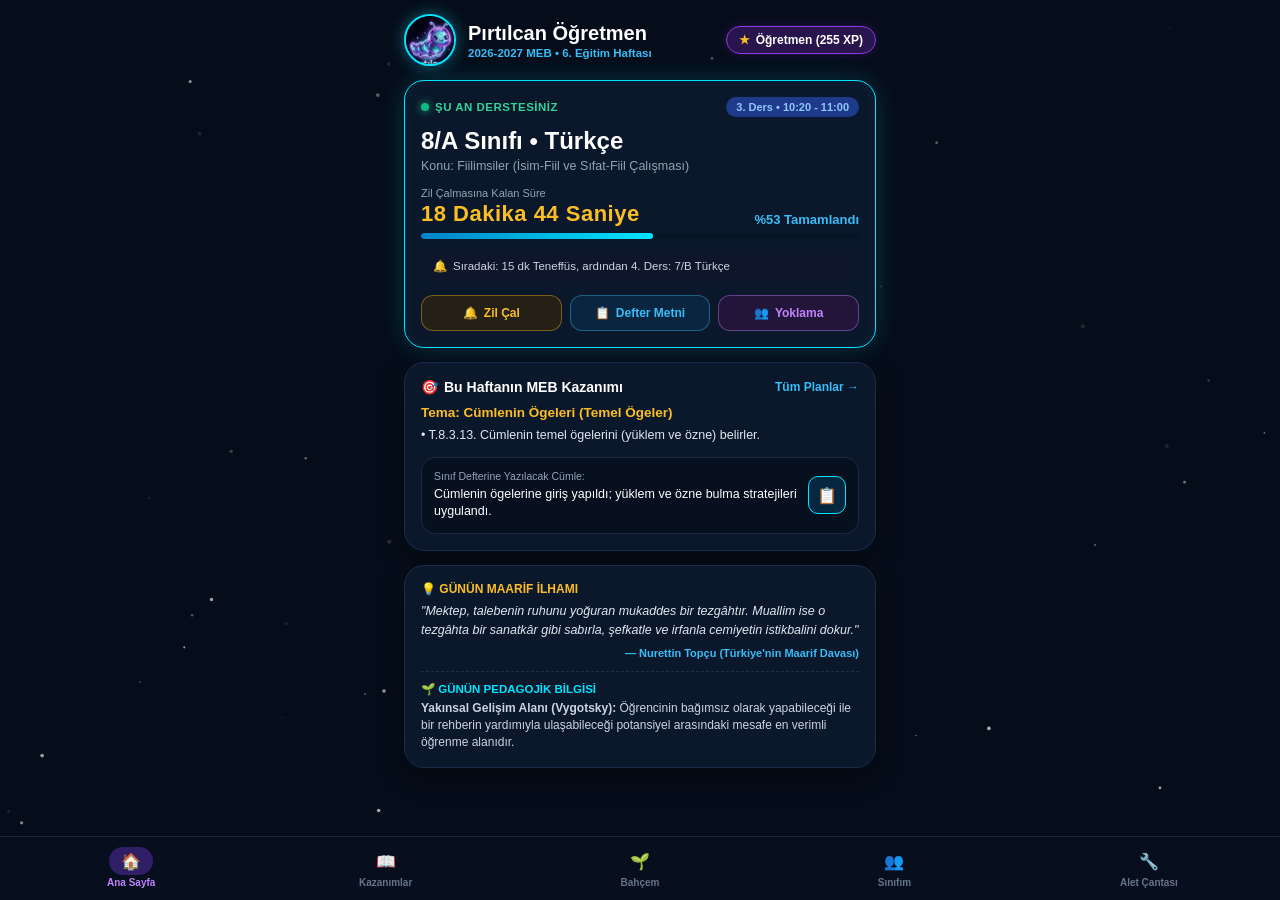
==== index.html @ 802f23e8 "Pırtılcan Öğretmen - En Yeni Format Birebir Sürüm" ====
<!DOCTYPE html>
<html lang="tr">
<head>
  <meta charset="UTF-8">
  <meta name="viewport" content="width=device-width, initial-scale=1.0, maximum-scale=1.0, user-scalable=no">
  <title>Pırtılcan Öğretmen - MEB Maarif Modeli Asistanı</title>
  
  <!-- PWA & Mobile Web Meta Tags -->
  <link rel="manifest" href="./manifest.json">
  <meta name="theme-color" content="#060D1A">
  <meta name="mobile-web-app-capable" content="yes">
  <meta name="apple-mobile-web-app-capable" content="yes">
  <meta name="apple-mobile-web-app-status-bar-style" content="black-translucent">
  <meta name="apple-mobile-web-app-title" content="Pırtılcan">
  <link rel="apple-touch-icon" href="./assets/icons/icon-192.png">
  <link rel="icon" type="image/png" href="./assets/icons/icon-192.png">

  <link rel="stylesheet" href="./styles.css">
</head>
<body>

  <!-- Starry Background Canvas -->
  <canvas id="starryBackgroundCanvas"></canvas>

  <!-- PWA Install Banner -->
  <div id="pwaInstallBanner" class="pwa-install-banner">
    <div style="display:flex; align-items:center; gap:8px;">
      <img src="./assets/pirtilcan_round.png" style="width:32px; height:32px; border-radius:50%;" alt="Pırtılcan">
      <div>
        <div style="font-size:11px; font-weight:700; color:#FFF;">Pırtılcan'ı Telefona / Bilgisayara Yükle</div>
        <div style="font-size:9.5px; color:#38BDF8;">İnternetsiz çalışır, tek tıkla açılır</div>
      </div>
    </div>
    <div style="display:flex; align-items:center; gap:6px;">
      <button id="pwaInstallBtn" style="background:#00E5FF; color:#000; font-size:10px; font-weight:800; border:none; padding:5px 10px; border-radius:6px; cursor:pointer;">
        Yükle
      </button>
      <button onclick="document.getElementById('pwaInstallBanner').classList.remove('show')" style="background:transparent; border:none; color:#94A3B8; font-size:18px; cursor:pointer; line-height:1; padding:0 2px;" title="Kapat">&times;</button>
    </div>
  </div>

  <!-- Main App Frame -->
  <main class="app-container">

    <!-- ====================================================
         TOP HEADER (Exact Match: pirtilcan_kazanim_real.png)
         ==================================================== -->
    <header class="top-header-row">
      <div class="top-header-left">
        <img src="./assets/pirtilcan_round.png" class="top-mascot-img" alt="Pırtılcan" onclick="openModal('modalRefik')">
        <div class="top-title-col">
          <h1 class="app-main-title">Pırtılcan Öğretmen</h1>
          <div class="app-sub-title" id="topHeaderWeekSubtitle">2026-2027 MEB • 6. Eğitim Haftası</div>
        </div>
      </div>

      <div class="top-xp-pill" onclick="switchTab('bahcem')">
        <span class="star-icon">★</span>
        <span id="topHeaderXpText">Öğretmen (255 XP)</span>
      </div>
    </header>

    <!-- ====================================================
         TAB 1: ANA SAYFA (Exact Match: pirtilcan_kazanim_real.png)
         ==================================================== -->
    <section id="panel-ana" class="tab-content-panel active">

      <!-- CARD 1: ŞU AN DERSTESİNİZ (Live Hero Card) -->
      <div class="maarif-card active-lesson-card">
        <div class="lesson-card-top-row">
          <div class="live-lesson-badge">
            <div class="live-green-dot"></div>
            <span>ŞU AN DERSTESİNİZ</span>
          </div>
          <div class="lesson-period-capsule">3. Ders • 10:20 - 11:00</div>
        </div>

        <div class="lesson-title-big">8/A Sınıfı • Türkçe</div>
        <div class="lesson-topic-sub">Konu: Fiilimsiler (İsim-Fiil ve Sıfat-Fiil Çalışması)</div>

        <div class="lesson-timer-row">
          <div>
            <div class="timer-label">Zil Çalmasına Kalan Süre</div>
            <div class="timer-digits-gold" id="homeTickingTimerDigits">18 Dakika 45 Saniye</div>
          </div>
          <div class="timer-percent-cyan" id="homeTimerPercentText">%55 Tamamlandı</div>
        </div>

        <div class="timer-progress-track">
          <div class="timer-progress-bar" id="homeTimerProgressBar"></div>
        </div>

        <div class="next-lesson-alert">
          <span>🔔</span>
          <span>Sıradaki: 15 dk Teneffüs, ardından 4. Ders: 7/B Türkçe</span>
        </div>

        <!-- 3 In-Card Quick Buttons -->
        <div class="lesson-card-buttons-row">
          <button class="card-action-btn btn-zil" onclick="playSchoolBell(); showToast('🔔 Ders Zili Çaldı!');">
            <span>🔔</span>
            <span>Zil Çal</span>
          </button>

          <button class="card-action-btn btn-defter" onclick="copyCurrentDefterPhrase();">
            <span>📋</span>
            <span>Defter Metni</span>
          </button>

          <button class="card-action-btn btn-yoklama" onclick="switchTab('sinifim');">
            <span>👥</span>
            <span>Yoklama</span>
          </button>
        </div>
      </div>

      <!-- CARD 2: BU HAFTANIN MEB KAZANIMI -->
      <div class="maarif-card">
        <div class="kazanim-card-header">
          <div class="kazanim-card-title">
            <span>🎯</span>
            <span>Bu Haftanın MEB Kazanımı</span>
          </div>
          <a class="kazanim-card-link" onclick="switchTab('kazanimlar')">Tüm Planlar →</a>
        </div>

        <div class="kazanim-tema-text">Tema: Cümlenin Ögeleri (Temel Ögeler)</div>
        <div class="kazanim-outcome-bullet">
          • T.8.3.13. Cümlenin temel ögelerini (yüklem ve özne) belirler.
        </div>

        <!-- Sınıf Defterine Yazılacak Cümle Subbox -->
        <div class="defter-subbox">
          <div class="defter-subbox-text-col">
            <div class="defter-subbox-label">Sınıf Defterine Yazılacak Cümle:</div>
            <div class="defter-subbox-phrase" id="currentDefterPhraseText">
              Cümlenin ögelerine giriş yapıldı; yüklem ve özne bulma stratejileri uygulandı.
            </div>
          </div>
          <button class="copy-icon-btn" onclick="copyCurrentDefterPhrase()" title="Defter metnini kopyala">
            📋
          </button>
        </div>
      </div>

      <!-- CARD 3: GÜNÜN MAARİF İLHAMI & PEDAGOJİK BİLGİSİ (PlayStore 08) -->
      <div class="maarif-card">
        <div style="font-size:12px; font-weight:800; color:#FBBF24; margin-bottom:6px;">💡 GÜNÜN MAARİF İLHAMI</div>
        <div style="font-size:12.5px; color:#E2E8F0; line-height:1.5; font-style:italic; margin-bottom:8px;">
          "Mektep, talebenin ruhunu yoğuran mukaddes bir tezgâhtır. Muallim ise o tezgâhta bir sanatkâr gibi sabırla, şefkatle ve irfanla cemiyetin istikbalini dokur."
        </div>
        <div style="font-size:11px; color:#38BDF8; font-weight:700; text-align:right; margin-bottom:12px;">— Nurettin Topçu (Türkiye'nin Maarif Davası)</div>

        <div style="border-top:1px dashed #1E2E4A; padding-top:10px;">
          <div style="font-size:11.5px; font-weight:800; color:#00E5FF; margin-bottom:4px;">🌱 GÜNÜN PEDAGOJİK BİLGİSİ</div>
          <div style="font-size:12px; color:#CBD5E1; line-height:1.4;">
            <strong>Yakınsal Gelişim Alanı (Vygotsky):</strong> Öğrencinin bağımsız olarak yapabileceği ile bir rehberin yardımıyla ulaşabileceği potansiyel arasındaki mesafe en verimli öğrenme alanıdır.
          </div>
        </div>
      </div>

    </section>

    <!-- ====================================================
         TAB 2: KAZANIMLAR (Müfredat & Yıllık Planlar - PlayStore 01)
         ==================================================== -->
    <section id="panel-kazanimlar" class="tab-content-panel">
      <div style="display:flex; justify-content:space-between; align-items:center; margin-bottom:10px;">
        <div>
          <div style="font-size:16px; font-weight:800; color:#FFF;">📖 Pırtılcan • Maarif Ders Planları</div>
          <div style="font-size:11px; color:#38BDF8;">2026-2027 Eğitim Öğretim Yılı • MEB Yıllık Çerçeve Planı</div>
        </div>
      </div>

      <!-- Grade Chips -->
      <div class="grade-chips-row">
        <button class="grade-chip active" onclick="PirtilState.activeGradeId='grade_8'; renderKazanimlarView(); document.querySelectorAll('.grade-chip').forEach(c=>c.classList.remove('active')); this.classList.add('active');">8. Sınıf Türkçe</button>
        <button class="grade-chip" onclick="PirtilState.activeGradeId='grade_7'; renderKazanimlarView(); document.querySelectorAll('.grade-chip').forEach(c=>c.classList.remove('active')); this.classList.add('active');">7. Sınıf Matematik</button>
        <button class="grade-chip" onclick="PirtilState.activeGradeId='grade_6'; renderKazanimlarView(); document.querySelectorAll('.grade-chip').forEach(c=>c.classList.remove('active')); this.classList.add('active');">6. Sınıf Fen</button>
        <button class="grade-chip" onclick="PirtilState.activeGradeId='grade_5'; renderKazanimlarView(); document.querySelectorAll('.grade-chip').forEach(c=>c.classList.remove('active')); this.classList.add('active');">5. Sınıf Sosyal</button>
      </div>

      <!-- Search Input -->
      <div style="margin-bottom:12px;">
        <input type="text" id="kazanimSearchInput" placeholder="Kazanım kodu (örn. T.8.3.14), konu veya tema ara..." style="width:100%; padding:10px 14px; background:#0B172B; border:1px solid #1E2E4A; border-radius:12px; color:#FFF; font-size:12px; outline:none;">
      </div>

      <!-- Plans Container -->
      <div id="plansListContainer"></div>
    </section>

    <!-- ====================================================
         TAB 3: BAHÇEM (XP, Vazifeler & Rozetler - pirtilcan_screen_real.png)
         ==================================================== -->
    <section id="panel-bahcem" class="tab-content-panel">
      <!-- Daily Tasks -->
      <div class="daily-tasks-header">🌿 Bugünkü Maarif Vazifeleri</div>

      <div class="task-item-card completed" onclick="toggleTask(this, 10)">
        <div class="task-left">
          <div class="task-checkbox-circle">✓</div>
          <span>Bugünkü dersin yoklamasını tamamla</span>
        </div>
        <div class="task-xp-badge">+10 XP</div>
      </div>

      <div class="task-item-card completed" onclick="toggleTask(this, 5)">
        <div class="task-left">
          <div class="task-checkbox-circle">✓</div>
          <span>Derste en az 1 öğrenciye sözlü puanı ver</span>
        </div>
        <div class="task-xp-badge">+5 XP</div>
      </div>

      <div class="task-item-card completed" onclick="toggleTask(this, 10)">
        <div class="task-left">
          <div class="task-checkbox-circle">✓</div>
          <span>Günün Maarif Pedagoji kartını oku</span>
        </div>
        <div class="task-xp-badge">+10 XP</div>
      </div>

      <!-- 6 Achievements Badges Grid -->
      <div class="badges-section-title">
        <span>🏆</span>
        <span>Başarı Rozetleri</span>
      </div>

      <div class="badges-grid">
        <div class="badge-card unlocked">
          <div class="badge-star-icon">⭐</div>
          <div class="badge-name">İlk Adım</div>
          <div class="badge-desc">İlk haftanın planını tamamla</div>
        </div>

        <div class="badge-card unlocked">
          <div class="badge-star-icon">⭐</div>
          <div class="badge-name">Kazanım Avcısı</div>
          <div class="badge-desc">25 MEB kazanımı işle</div>
        </div>

        <div class="badge-card unlocked">
          <div class="badge-star-icon">⭐</div>
          <div class="badge-name">Zaman Ustası</div>
          <div class="badge-desc">Ders zil sayacını düzenli kullan</div>
        </div>

        <div class="badge-card unlocked">
          <div class="badge-star-icon">⭐</div>
          <div class="badge-name">Nöbetin Efendisi</div>
          <div class="badge-desc">Nöbet takvimini belirle</div>
        </div>

        <div class="badge-card locked">
          <div class="badge-star-icon">🔒</div>
          <div class="badge-name" style="color:#94A3B8;">Pedagoji Üstadı</div>
          <div class="badge-desc">Tüm Maarif kartlarını oku</div>
        </div>

        <div class="badge-card locked">
          <div class="badge-star-icon">🔒</div>
          <div class="badge-name" style="color:#94A3B8;">Maarif Çınarı</div>
          <div class="badge-desc">1000 XP seviyesine ulaş</div>
        </div>
      </div>

      <!-- Dynamic Tree Canvas -->
      <div class="garden-canvas-box">
        <div style="display:flex; justify-content:space-between; align-items:center; margin-bottom:8px;">
          <span style="font-size:13px; font-weight:800; color:#10B981;">🌱 Pırtılcan Maarif Çınarı</span>
          <span style="font-size:11px; color:#38BDF8;" id="gardenTreeLevelText">Seviye: Muallim Fidanı</span>
        </div>
        <canvas id="gardenTreeCanvas" class="garden-tree-canvas"></canvas>
      </div>
    </section>

    <!-- ====================================================
         TAB 4: SINIFIM (pirtilcan_home_real.png & PlayStore 05)
         ==================================================== -->
    <section id="panel-sinifim" class="tab-content-panel">

      <!-- Bütün Başarımlar Banner -->
      <div class="achievements-banner-btn" onclick="switchTab('bahcem')">
        <div class="banner-left">
          <div class="banner-trophy-icon">🏆</div>
          <div>
            <div class="banner-title">Bütün Başarımlar</div>
            <div class="banner-sub">Öğretmenlik vazifeleri, nişaneler ve ödüller</div>
          </div>
        </div>
        <div style="color:#FBBF24; font-size:16px;">&rsaquo;</div>
      </div>

      <!-- Subtabs: Yoklama, Defter, Ders Sesi -->
      <div class="sinif-subtabs-row">
        <button id="btn-sinif-sub-yoklama" class="sinif-subtab-btn active" onclick="switchSinifSubtab('yoklama')">
          <span>👥</span><span>Yoklama</span>
        </button>
        <button id="btn-sinif-sub-defter" class="sinif-subtab-btn" onclick="switchSinifSubtab('defter')">
          <span>📖</span><span>Defter</span>
        </button>
        <button id="btn-sinif-sub-ses" class="sinif-subtab-btn" onclick="switchSinifSubtab('ses')">
          <span>🎧</span><span>Ders Sesi</span>
        </button>
      </div>

      <!-- Subpanel 1: Yoklama & Aylık Katılım Haritası -->
      <div id="subpanel-sinif-yoklama">
        <!-- Aylık Katılım Haritası -->
        <div class="month-calendar-matrix-card">
          <div class="month-matrix-header">
            <div>
              <div class="month-matrix-title">Aylık Ders & Katılım Haritası</div>
              <div class="month-matrix-sub">Ekim 2026 • 2026-2027 Maarif Karnesi</div>
            </div>
            <div style="font-size:24px;">🏫</div>
          </div>

          <div class="calendar-days-row">
            <span>Pzt</span><span>Sal</span><span>Çar</span><span>Per</span><span>Cum</span><span>Cmt</span><span>Paz</span>
          </div>

          <div class="calendar-cells-grid" id="calendarMatrixGrid"></div>

          <div style="font-size:10px; color:#94A3B8; margin-bottom:10px; display:flex; gap:10px; flex-wrap:wrap;">
            <span>🟢 1-2 Saat</span>
            <span>🔵 3-4 Saat</span>
            <span>🟣 5-6 Saat</span>
            <span>🟠 7+ Saat</span>
          </div>

          <button class="btn-share-matrix" onclick="showToast('📥 Sınıf Haritası Görüntüsü Hazırlandı!'); playDingSound();">
            <span>📥</span>
            <span>Sınıf Haritasını Resim Olarak Paylaş</span>
          </button>
        </div>

        <!-- Adil Kura Çarkı Button -->
        <div style="margin-bottom:12px;">
          <button style="width:100%; background:linear-gradient(90deg, #F59E0B, #E11D48); color:#FFF; border:none; padding:12px; border-radius:14px; font-size:13px; font-weight:800; cursor:pointer; display:flex; align-items:center; justify-content:center; gap:8px;" onclick="openModal('modalKura')">
            <span>🎡</span>
            <span>Çark-ı Maarif (Adil Kura Çarkı)</span>
          </button>
        </div>

        <!-- Student Attendance List -->
        <div id="studentsListContainer"></div>
      </div>

      <!-- Subpanel 2: Defter Metni -->
      <div id="subpanel-sinif-defter" style="display:none;">
        <div class="maarif-card">
          <div style="font-size:13px; font-weight:800; color:#38BDF8; margin-bottom:6px;">RESMİ SINIF DEFTERİ METNİ:</div>
          <div id="defterMetniFullContent" style="font-size:13px; color:#FFF; line-height:1.5; background:#07101E; padding:12px; border-radius:12px; border:1px dashed #00E5FF; margin-bottom:10px;">
            Metindeki fiilimsileri bularak türlerini ve cümledeki işlevlerini inceler. Sıfat-fiil ve isim-fiil ekleri karşılaştırmalı olarak kavratılır.
          </div>
          <button class="btn-print-plan" onclick="copyToClipboard(document.getElementById('defterMetniFullContent').innerText, 'Sınıf defteri metni kopyalandı!')">
            📋 Defter Metnini Kopyala
          </button>
        </div>
      </div>

      <!-- Subpanel 3: Ders Sesi -->
      <div id="subpanel-sinif-ses" style="display:none;">
        <div class="maarif-card" style="text-align:center;">
          <div style="font-size:15px; font-weight:800; color:#38BDF8; margin-bottom:6px;">Sınıf Desibel & Sessizlik Ölçer</div>
          <div style="font-size:38px; margin:10px 0;">🎙️</div>
          <div style="font-size:13px; color:#CBD5E1; margin-bottom:14px;">Ortam Gürültüsü: <strong style="color:#10B981;">34 dB (Sessiz ve Odaklanmış)</strong></div>
          
          <div style="display:flex; justify-content:center; gap:10px;">
            <button class="card-action-btn btn-zil" style="padding:10px 16px;" onclick="playSchoolBell(); showToast('🔔 Ders Zili Çaldı!');">
              🔔 Okul Zili Çal
            </button>
            <button class="card-action-btn btn-defter" style="padding:10px 16px;" onclick="playDingSound(); showToast('✨ Dikkat Sesi Çaldı!');">
              ✨ Dikkat / Ding
            </button>
          </div>
        </div>
      </div>

    </section>

    <!-- ====================================================
         TAB 5: ALET ÇANTASI (PlayStore 02, 04, 06)
         ==================================================== -->
    <section id="panel-aletcantasi" class="tab-content-panel">

      <!-- Toolbox Subtabs -->
      <div class="toolbox-subtabs-row">
        <button class="toolbox-subtab active" onclick="switchToolboxPane(0)">🧰 Portallar</button>
        <button class="toolbox-subtab" onclick="switchToolboxPane(1)">📄 Evrak Sihirbazı</button>
        <button class="toolbox-subtab" onclick="switchToolboxPane(2)">⏱️ Zaman & Nöbet</button>
        <button class="toolbox-subtab" onclick="switchToolboxPane(3)">💰 Ek Ders</button>
      </div>

      <!-- Pane 0: Portallar (PlayStore 04) -->
      <div id="toolbox-pane-portallar" class="toolbox-pane">
        <div style="font-size:13px; font-weight:800; color:#FFF; margin-bottom:10px;">100+ Resmî Eğitim Portalı & Ders Siteleri</div>
        <div class="portals-grid">
          <a href="https://www.eba.gov.tr" target="_blank" class="portal-card">
            <div class="portal-category">🏛️ MEB & Maarif</div>
            <div class="portal-sites">EBA, ÖGM, e-Okul, MEBBİS</div>
            <div class="portal-action-link">Dahili Tarayıcıda Aç &rarr;</div>
          </a>

          <a href="https://canva.com" target="_blank" class="portal-card">
            <div class="portal-category">🎨 Üretkenlik & Araçlar</div>
            <div class="portal-sites">Canva, Padlet, Kahoot, Quizizz</div>
            <div class="portal-action-link">Dahili Tarayıcıda Aç &rarr;</div>
          </a>

          <a href="https://phet.colorado.edu" target="_blank" class="portal-card">
            <div class="portal-category">🔬 Bilim & Deney</div>
            <div class="portal-sites">PhET Simülasyon, TÜBİTAK, NASA</div>
            <div class="portal-action-link">Dahili Tarayıcıda Aç &rarr;</div>
          </a>

          <a href="https://www.geogebra.org" target="_blank" class="portal-card">
            <div class="portal-category">📐 Matematik & Geometri</div>
            <div class="portal-sites">GeoGebra, Desmos, Mathigon</div>
            <div class="portal-action-link">Dahili Tarayıcıda Aç &rarr;</div>
          </a>

          <a href="https://scratch.mit.edu" target="_blank" class="portal-card">
            <div class="portal-category">💻 Kodlama & Bilişim</div>
            <div class="portal-sites">Scratch, Code.org, Tinkercad</div>
            <div class="portal-action-link">Dahili Tarayıcıda Aç &rarr;</div>
          </a>

          <a href="https://teachablemachine.withgoogle.com" target="_blank" class="portal-card">
            <div class="portal-category">🤖 Yapay Zekâ Eğitimi</div>
            <div class="portal-sites">TÜBİTAK AI, Teachable Machine</div>
            <div class="portal-action-link">Dahili Tarayıcıda Aç &rarr;</div>
          </a>
        </div>
      </div>

      <!-- Pane 1: Evrak Sihirbazı (PlayStore 02) -->
      <div id="toolbox-pane-evrak" class="toolbox-pane" style="display:none;">
        <div class="maarif-card">
          <div style="font-size:14px; font-weight:800; color:#FBBF24; margin-bottom:4px;">📄 21 Resmî Belge Sihirbazı</div>
          <div style="font-size:11px; color:#94A3B8; margin-bottom:10px;">İki Yana Yasla, 1.25 cm Girinti ve Zümre Tutanakları</div>
          
          <div style="background:#07101E; padding:12px; border-radius:12px; border:1px solid #1E293B; margin-bottom:12px; font-family:'Times New Roman', serif; font-size:12px; color:#FFF; line-height:1.4;">
            <div style="text-align:center; font-weight:bold; margin-bottom:6px;">
              T.C. MİLLÎ EĞİTİM BAKANLIĞI<br>CUMHURİYET ORTAOKULU MÜDÜRLÜĞÜ<br>2026-2027 Sene Başı Zümre Tutanağı
            </div>
            <p style="text-indent:1.25cm;">2026-2027 Eğitim Öğretim Yılı sene başı zümre toplantısı Türkiye Yüzyılı Maarif Modeli esasları doğrultusunda okul zümre odasında gerçekleştirilmiştir.</p>
          </div>

          <div style="display:grid; grid-template-columns:1fr 1fr; gap:8px;">
            <button class="btn-print-plan" style="background:#0284C7; color:#FFF;" onclick="downloadDocTemplate()">
              💾 Word (.doc) İndir
            </button>
            <button class="btn-print-plan" style="background:#DC2626; color:#FFF;" onclick="window.print()">
              🖨️ PDF / Yazdır
            </button>
          </div>
        </div>
      </div>

      <!-- Pane 2: Zaman & Nöbet (PlayStore 06) -->
      <div id="toolbox-pane-zaman" class="toolbox-pane" style="display:none;">
        <div class="maarif-card">
          <div style="font-size:14px; font-weight:800; color:#00E5FF; margin-bottom:4px;">⏱️ Zaman-ı Maarif & Nöbet Asistanı</div>
          <div style="font-size:11px; color:#94A3B8;">40 Dk Ders & 10 Dk Teneffüs Sayacı</div>

          <div class="circular-timer-container">
            <div class="circular-timer-circle">
              <div class="circular-time-text" id="circularTimerDisplay">26:40</div>
              <div class="circular-time-sub">3. Ders • 8/A Sınıfı</div>
            </div>
          </div>

          <div style="background:#07101E; border:1px solid #1E293B; border-radius:12px; padding:10px; margin-bottom:10px;">
            <div style="font-size:12px; font-weight:700; color:#FBBF24;">🛡️ Nöbetçi Öğretmen Görev Kartı</div>
            <div style="font-size:11px; color:#E2E8F0; margin-top:2px;">Bugünkü Nöbet Yeri: <strong>2. Kat Koridor & Merdivenler</strong></div>
          </div>

          <div style="background:#07101E; border:1px solid #1E293B; border-radius:12px; padding:10px;">
            <div style="font-size:12px; font-weight:700; color:#38BDF8;">🚩 Bayrak Töreni & İstiklal Marşı Rehberi</div>
            <div style="font-size:10.5px; color:#94A3B8; margin-top:2px;">Pazartesi açılış & Cuma kapanış tören talimatları, komutlar ve resmî bayrak protokolü.</div>
          </div>
        </div>
      </div>

      <!-- Pane 3: Ek Ders Hesaplayıcı -->
      <div id="toolbox-pane-ekders" class="toolbox-pane" style="display:none;">
        <div class="maarif-card">
          <div style="font-size:14px; font-weight:800; color:#10B981; margin-bottom:8px;">💰 MEB Ek Ders Ücret Hesaplayıcı</div>
          
          <div style="display:grid; grid-template-columns:1fr 1fr; gap:8px; margin-bottom:10px;">
            <div>
              <label style="font-size:10.5px; color:#94A3B8;">Gündüz Saati:</label>
              <input type="number" id="ekDersRegular" value="18" style="width:100%; padding:8px; background:#07101E; border:1px solid #1E293B; border-radius:8px; color:#FFF;" oninput="calculateEkDers()">
            </div>
            <div>
              <label style="font-size:10.5px; color:#94A3B8;">Gece / Hafta Sonu:</label>
              <input type="number" id="ekDersNight" value="0" style="width:100%; padding:8px; background:#07101E; border:1px solid #1E293B; border-radius:8px; color:#FFF;" oninput="calculateEkDers()">
            </div>
          </div>

          <div style="display:flex; flex-direction:column; gap:6px; font-size:11.5px; margin-bottom:12px;">
            <label style="cursor:pointer;"><input type="checkbox" id="ekDersDuty" onchange="calculateEkDers()"> Nöbet Görevi (+3 Saat)</label>
            <label style="cursor:pointer;"><input type="checkbox" id="ekDersClub" onchange="calculateEkDers()"> Kulüp / Rehberlik (+2 Saat)</label>
            <label style="cursor:pointer;"><input type="checkbox" id="ekDersDyk" onchange="calculateEkDers()"> Destekleme Yetiştirme Kursu (DYK - 2 Kat)</label>
            <label style="cursor:pointer;"><input type="checkbox" id="ekDersSpecial" onchange="calculateEkDers()"> Özel Eğitim / Rehberlik (%25 Artırımlı)</label>
          </div>

          <div style="background:#07101E; padding:12px; border-radius:12px; text-align:center;">
            <div style="font-size:11px; color:#94A3B8;">Aylık Toplam Ek Ders:</div>
            <div id="ekDersTotalMoney" style="font-size:26px; font-weight:800; color:#10B981; margin:4px 0;">₺ 10.999</div>
            <div style="display:flex; justify-content:space-around; font-size:10.5px; color:#38BDF8;">
              <span id="ekDersWeeklyHours">18.0 Saat / Hafta</span>
              <span id="ekDersMonthlyHours">75.6 Saat / Ay</span>
            </div>
          </div>
        </div>
      </div>

    </section>

  </main>

  <!-- ====================================================
       BOTTOM NAVIGATION BAR (Exact Match: 5 Dark Tabs)
       ==================================================== -->
  <nav class="bottom-nav-bar">
    <button id="nav-btn-ana" class="nav-item-btn active" onclick="switchTab('ana')">
      <div class="nav-icon-container">🏠</div>
      <span>Ana Sayfa</span>
    </button>

    <button id="nav-btn-kazanimlar" class="nav-item-btn" onclick="switchTab('kazanimlar')">
      <div class="nav-icon-container">📖</div>
      <span>Kazanımlar</span>
    </button>

    <button id="nav-btn-bahcem" class="nav-item-btn" onclick="switchTab('bahcem')">
      <div class="nav-icon-container">🌱</div>
      <span>Bahçem</span>
    </button>

    <button id="nav-btn-sinifim" class="nav-item-btn" onclick="switchTab('sinifim')">
      <div class="nav-icon-container">👥</div>
      <span>Sınıfım</span>
    </button>

    <button id="nav-btn-aletcantasi" class="nav-item-btn" onclick="switchTab('aletcantasi')">
      <div class="nav-icon-container">🔧</div>
      <span>Alet Çantası</span>
    </button>
  </nav>

  <!-- ====================================================
       MODALS
       ==================================================== -->

  <!-- Modal: Adil Kura Çarkı (PlayStore 05) -->
  <div id="modalKura" class="modal-overlay">
    <div class="modal-card" style="text-align:center;">
      <button class="modal-close-btn" onclick="closeModal('modalKura')">&times;</button>
      <div style="font-size:15px; font-weight:800; color:#FBBF24; margin-bottom:4px;">🎡 Çark-ı Maarif & Adil Kura</div>
      <div style="font-size:11px; color:#94A3B8; margin-bottom:12px;">Sesli Maarif Çarkıyla Tarafsız Öğrenci Seçimi</div>

      <!-- Spinning Wheel Canvas -->
      <div style="position:relative; width:200px; height:200px; margin:0 auto 14px auto;">
        <canvas id="kuraWheelCanvas" width="200" height="200"></canvas>
        <div style="position:absolute; top:50%; left:50%; transform:translate(-50%, -50%); width:32px; height:32px; background:#0B172B; border:2px solid #FBBF24; border-radius:50%; display:flex; align-items:center; justify-content:center; color:#FFF; font-weight:bold; font-size:14px;">
          🎯
        </div>
      </div>

      <div id="kuraSelectedStudentDisplay" style="background:#07101E; border:1px solid #1E293B; border-radius:10px; padding:8px; font-size:13px; font-weight:700; color:#38BDF8; margin-bottom:12px;">
        🎯 Seçilen: Zeynep K. (No: 14)
      </div>

      <button style="width:100%; background:#FBBF24; color:#04101E; border:none; padding:12px; border-radius:12px; font-size:13px; font-weight:800; cursor:pointer;" onclick="spinKuraWheel()">
        🎡 ÇARK-I MAARİF'İ ÇEVİR
      </button>
    </div>
  </div>

  <!-- Modal: Dijital Muallim (Pırtılcan Refik) -->
  <div id="modalRefik" class="modal-overlay">
    <div class="modal-card">
      <button class="modal-close-btn" onclick="closeModal('modalRefik')">&times;</button>
      <div style="display:flex; align-items:center; gap:10px; margin-bottom:12px;">
        <img src="./assets/pirtilcan_round.png" style="width:44px; height:44px; border-radius:50%; border:2px solid #00E5FF;" alt="Pırtılcan">
        <div>
          <div style="font-size:14px; font-weight:800; color:#FFF;">DİJİTAL MUALLİM</div>
          <div style="font-size:11px; color:#38BDF8;">Pırtılcan Öğretmen Asistanı</div>
        </div>
      </div>

      <div id="pirtilChatMessages" style="height:180px; background:#040E1B; border:1px solid #1E3A5F; border-radius:12px; padding:10px; overflow-y:auto; display:flex; flex-direction:column; gap:6px; margin-bottom:10px;">
        <div style="background:#0C2033; border:1px solid #00E5FF; color:#E0F2FE; padding:8px 10px; border-radius:10px; font-size:11.5px;">
          🐛 <strong>Pırtılcan:</strong> Merhaba değerli öğretmenim! Ders kazanımları, defter metinleri, nöbet görevi veya ek ders hesabı için buradayım. Size nasıl yardımcı olabilirim?
        </div>
      </div>

      <div style="display:flex; gap:6px;">
        <input type="text" id="pirtilChatInput" placeholder="Pırtılcan'a soru sor..." style="flex:1; padding:8px 10px; background:#07101E; border:1px solid #1E293B; border-radius:8px; color:#FFF; font-size:11.5px; outline:none;" onkeypress="if(event.key==='Enter') handlePirtilcanChat()">
        <button onclick="handlePirtilcanChat()" style="background:#0284C7; color:#FFF; border:none; padding:0 12px; border-radius:8px; font-weight:700; cursor:pointer;">Gönder</button>
      </div>
    </div>
  </div>

  <!-- Toast Notice Element -->
  <div id="toastNotice" class="toast-notice"></div>

  <script src="./assets/data.js"></script>
  <script src="./script.js"></script>
</body>
</html>
---- styles.css ----
/* ========================================================
   Pırtılcan Öğretmen - Yeni Nesil Maarif Asistanı Stylesheet
   Orijinal Android Jetpack Compose Tasarımı (1-e-1 Birebir)
   ======================================================== */

:root {
  --bg-dark: #060D1A;
  --bg-card: #0B172B;
  --bg-card-inner: #07101E;
  --bg-card-highlight: #0D203D;
  
  --border-card: #1A2E4C;
  --border-cyan: #00E5FF;
  --border-gold: #FBBF24;
  --border-purple: #9333EA;
  --border-emerald: #10B981;
  
  --primary-cyan: #00E5FF;
  --cyan-glow: #38BDF8;
  --accent-gold: #FBBF24;
  --accent-purple: #A855F7;
  --accent-emerald: #10B981;
  --accent-rose: #F43F5E;
  
  --text-white: #FFFFFF;
  --text-gray: #94A3B8;
  --text-muted: #64748B;
  
  --font-family: -apple-system, BlinkMacSystemFont, "Segoe UI", Roboto, "Helvetica Neue", Arial, sans-serif;
}

* {
  box-sizing: border-box;
  margin: 0;
  padding: 0;
  -webkit-tap-highlight-color: transparent;
}

body {
  background-color: var(--bg-dark);
  color: var(--text-white);
  font-family: var(--font-family);
  min-height: 100vh;
  overflow-x: hidden;
  user-select: none;
  -webkit-user-select: none;
}

/* Background starry canvas */
#starryBackgroundCanvas {
  position: fixed;
  inset: 0;
  width: 100vw;
  height: 100vh;
  pointer-events: none;
  z-index: 0;
}

/* Main Container Frame */
.app-container {
  position: relative;
  z-index: 10;
  max-width: 500px;
  margin: 0 auto;
  min-height: 100vh;
  padding: 14px 14px 95px 14px;
  display: flex;
  flex-direction: column;
}

/* PWA Install Banner */
.pwa-install-banner {
  display: none;
  position: fixed;
  top: 8px;
  left: 50%;
  transform: translateX(-50%);
  width: calc(100% - 24px);
  max-width: 480px;
  background: linear-gradient(135deg, rgba(2, 132, 199, 0.95), rgba(30, 27, 75, 0.95));
  border: 1.5px solid var(--primary-cyan);
  border-radius: 12px;
  padding: 8px 12px;
  z-index: 1000;
  box-shadow: 0 10px 30px rgba(0, 0, 0, 0.6);
  backdrop-filter: blur(12px);
  -webkit-backdrop-filter: blur(12px);
  align-items: center;
  justify-content: space-between;
}
.pwa-install-banner.show {
  display: flex;
}

/* 1. TOP HEADER (Exact Match: pirtilcan_kazanim_real.png) */
.top-header-row {
  display: flex;
  justify-content: space-between;
  align-items: center;
  margin-bottom: 14px;
}

.top-header-left {
  display: flex;
  align-items: center;
  gap: 12px;
}

.top-mascot-img {
  width: 52px;
  height: 52px;
  border-radius: 50%;
  border: 2px solid var(--primary-cyan);
  box-shadow: 0 0 16px rgba(0, 229, 255, 0.4);
  background: #021B35;
  object-fit: cover;
}

.top-title-col {
  display: flex;
  flex-direction: column;
}

.app-main-title {
  font-size: 20px;
  font-weight: 800;
  color: #FFFFFF;
  line-height: 1.2;
}

.app-sub-title {
  font-size: 11.5px;
  font-weight: 600;
  color: var(--cyan-glow);
  margin-top: 2px;
}

.top-xp-pill {
  display: inline-flex;
  align-items: center;
  gap: 6px;
  background: rgba(147, 51, 234, 0.25);
  border: 1px solid #9333EA;
  padding: 6px 12px;
  border-radius: 20px;
  font-size: 12px;
  font-weight: 700;
  color: #FFFFFF;
  cursor: pointer;
  box-shadow: 0 0 12px rgba(147, 51, 234, 0.2);
}
.top-xp-pill span.star-icon {
  color: #FBBF24;
}

/* Tabs system */
.tab-content-panel {
  display: none;
}
.tab-content-panel.active {
  display: block;
}

/* Common Card Base */
.maarif-card {
  background: var(--bg-card);
  border: 1.5px solid var(--border-card);
  border-radius: 20px;
  padding: 16px;
  margin-bottom: 14px;
  box-shadow: 0 8px 24px rgba(0, 0, 0, 0.4);
}

/* CARD 1: ŞU AN DERSTESİNİZ (Active Hero Card) */
.active-lesson-card {
  border: 1.5px solid var(--border-cyan);
  box-shadow: 0 0 24px rgba(0, 229, 255, 0.18), inset 0 0 16px rgba(0, 229, 255, 0.05);
}

.lesson-card-top-row {
  display: flex;
  justify-content: space-between;
  align-items: center;
  margin-bottom: 10px;
}

.live-lesson-badge {
  display: inline-flex;
  align-items: center;
  gap: 6px;
  font-size: 11.5px;
  font-weight: 800;
  color: #34D399;
  letter-spacing: 0.5px;
}
.live-green-dot {
  width: 8px;
  height: 8px;
  background: #10B981;
  border-radius: 50%;
  box-shadow: 0 0 8px #10B981;
  animation: pulse-dot 1.8s infinite;
}
@keyframes pulse-dot {
  0% { transform: scale(0.9); opacity: 0.7; }
  50% { transform: scale(1.3); opacity: 1; }
  100% { transform: scale(0.9); opacity: 0.7; }
}

.lesson-period-capsule {
  background: #1E3A8A;
  color: #93C5FD;
  font-size: 11px;
  font-weight: 700;
  padding: 4px 10px;
  border-radius: 12px;
}

.lesson-title-big {
  font-size: 24px;
  font-weight: 800;
  color: #FFFFFF;
  margin-bottom: 4px;
}

.lesson-topic-sub {
  font-size: 12.5px;
  color: var(--text-gray);
  margin-bottom: 14px;
}

/* Timer row */
.lesson-timer-row {
  display: flex;
  justify-content: space-between;
  align-items: flex-end;
  margin-bottom: 6px;
}

.timer-label {
  font-size: 11px;
  color: var(--text-gray);
}

.timer-digits-gold {
  font-size: 22px;
  font-weight: 800;
  color: var(--accent-gold);
  letter-spacing: 0.5px;
  margin-top: 2px;
}

.timer-percent-cyan {
  font-size: 13px;
  font-weight: 700;
  color: var(--cyan-glow);
}

.timer-progress-track {
  width: 100%;
  height: 6px;
  background: #071526;
  border-radius: 4px;
  overflow: hidden;
  margin-bottom: 12px;
}

.timer-progress-bar {
  height: 100%;
  background: linear-gradient(90deg, #0284C7, #00E5FF);
  border-radius: 4px;
  width: 55%;
  transition: width 1s linear;
}

.next-lesson-alert {
  display: flex;
  align-items: center;
  gap: 6px;
  font-size: 11.5px;
  color: #CBD5E1;
  background: rgba(15, 23, 42, 0.6);
  padding: 8px 12px;
  border-radius: 12px;
  margin-bottom: 14px;
}

/* 3 In-Card Action Buttons (Zil Çal, Defter Metni, Yoklama) */
.lesson-card-buttons-row {
  display: grid;
  grid-template-columns: 1fr 1fr 1fr;
  gap: 8px;
}

.card-action-btn {
  display: flex;
  align-items: center;
  justify-content: center;
  gap: 6px;
  padding: 10px 8px;
  border-radius: 12px;
  border: none;
  font-size: 12px;
  font-weight: 700;
  cursor: pointer;
  transition: transform 0.15s, opacity 0.15s;
}
.card-action-btn:active {
  transform: scale(0.96);
}

.btn-zil {
  background: #252015;
  color: #FBBF24;
  border: 1px solid rgba(251, 191, 36, 0.4);
}

.btn-defter {
  background: #0A2540;
  color: #38BDF8;
  border: 1px solid rgba(56, 189, 248, 0.4);
}

.btn-yoklama {
  background: #23153A;
  color: #C084FC;
  border: 1px solid rgba(192, 132, 252, 0.4);
}

/* CARD 2: BU HAFTANIN MEB KAZANIMI */
.kazanim-card-header {
  display: flex;
  justify-content: space-between;
  align-items: center;
  margin-bottom: 10px;
}

.kazanim-card-title {
  display: flex;
  align-items: center;
  gap: 6px;
  font-size: 14px;
  font-weight: 800;
  color: #FFFFFF;
}

.kazanim-card-link {
  font-size: 12px;
  font-weight: 700;
  color: var(--cyan-glow);
  cursor: pointer;
  text-decoration: none;
}

.kazanim-tema-text {
  font-size: 13.5px;
  font-weight: 700;
  color: var(--accent-gold);
  margin-bottom: 6px;
}

.kazanim-outcome-bullet {
  font-size: 12.5px;
  line-height: 1.5;
  color: #E2E8F0;
  margin-bottom: 12px;
}

/* Sub-card: Sınıf Defterine Yazılacak Cümle */
.defter-subbox {
  background: var(--bg-card-inner);
  border: 1px solid #1E293B;
  border-radius: 14px;
  padding: 12px;
  display: flex;
  justify-content: space-between;
  align-items: center;
  gap: 10px;
}

.defter-subbox-text-col {
  flex: 1;
}

.defter-subbox-label {
  font-size: 10.5px;
  color: var(--text-gray);
  margin-bottom: 4px;
}

.defter-subbox-phrase {
  font-size: 12.5px;
  color: #FFFFFF;
  line-height: 1.4;
  font-weight: 500;
}

.copy-icon-btn {
  background: rgba(2, 132, 199, 0.2);
  border: 1px solid var(--primary-cyan);
  color: var(--primary-cyan);
  width: 38px;
  height: 38px;
  border-radius: 10px;
  display: flex;
  align-items: center;
  justify-content: center;
  cursor: pointer;
  font-size: 16px;
  flex-shrink: 0;
}

/* ========================================================
   TAB 2: KAZANIMLAR (MÜFREDAT & YILLIK PLANLAR)
   ======================================================== */
.grade-chips-row {
  display: flex;
  gap: 8px;
  overflow-x: auto;
  padding-bottom: 4px;
  margin-bottom: 12px;
}
.grade-chip {
  background: var(--bg-card);
  border: 1px solid var(--border-card);
  color: var(--text-gray);
  padding: 6px 14px;
  border-radius: 14px;
  font-size: 12px;
  font-weight: 700;
  cursor: pointer;
  white-space: nowrap;
}
.grade-chip.active {
  background: #0284C7;
  color: #FFF;
  border-color: var(--primary-cyan);
}

.plan-item-card {
  background: var(--bg-card);
  border: 1.5px solid var(--border-card);
  border-radius: 18px;
  padding: 14px;
  margin-bottom: 12px;
}

.plan-item-week-badge {
  display: inline-block;
  background: #0284C7;
  color: #FFF;
  font-size: 10.5px;
  font-weight: 800;
  padding: 3px 8px;
  border-radius: 8px;
  margin-bottom: 6px;
}

.plan-item-tema {
  font-size: 14px;
  font-weight: 800;
  color: var(--accent-gold);
  margin-bottom: 8px;
}

.plan-item-desc {
  font-size: 12px;
  color: #E2E8F0;
  line-height: 1.5;
  margin-bottom: 10px;
}

.btn-print-plan {
  width: 100%;
  background: #00E5FF;
  color: #04101E;
  font-size: 12px;
  font-weight: 800;
  border: none;
  padding: 10px;
  border-radius: 10px;
  cursor: pointer;
}

/* ========================================================
   TAB 3: BAHÇEM (XP, GÖREVLER & ROZETLER)
   ======================================================== */
.daily-tasks-header {
  font-size: 14px;
  font-weight: 800;
  color: #FFF;
  margin-bottom: 10px;
}

.task-item-card {
  background: var(--bg-card);
  border: 1.5px solid var(--border-card);
  border-radius: 14px;
  padding: 12px;
  display: flex;
  justify-content: space-between;
  align-items: center;
  margin-bottom: 8px;
  cursor: pointer;
}
.task-item-card.completed {
  border-color: #10B981;
  background: rgba(16, 185, 129, 0.08);
}

.task-left {
  display: flex;
  align-items: center;
  gap: 10px;
  font-size: 12.5px;
  color: #FFF;
}
.task-checkbox-circle {
  width: 20px;
  height: 20px;
  border: 2px solid #64748B;
  border-radius: 50%;
  display: flex;
  align-items: center;
  justify-content: center;
  font-size: 11px;
}
.task-item-card.completed .task-checkbox-circle {
  border-color: #10B981;
  background: #10B981;
  color: #FFF;
}

.task-xp-badge {
  background: rgba(147, 51, 234, 0.3);
  color: #C084FC;
  border: 1px solid rgba(147, 51, 234, 0.5);
  font-size: 11px;
  font-weight: 700;
  padding: 3px 8px;
  border-radius: 10px;
}
.task-item-card.completed .task-xp-badge {
  background: rgba(16, 185, 129, 0.25);
  color: #34D399;
  border-color: #10B981;
}

/* 6 Achievements Grid */
.badges-section-title {
  display: flex;
  align-items: center;
  gap: 8px;
  font-size: 15px;
  font-weight: 800;
  color: #FFF;
  margin: 16px 0 10px 0;
}

.badges-grid {
  display: grid;
  grid-template-columns: 1fr 1fr;
  gap: 10px;
  margin-bottom: 14px;
}

.badge-card {
  background: var(--bg-card);
  border: 1.5px solid var(--border-card);
  border-radius: 16px;
  padding: 14px 10px;
  text-align: center;
  display: flex;
  flex-direction: column;
  align-items: center;
}
.badge-card.unlocked {
  border-color: rgba(251, 191, 36, 0.6);
}

.badge-star-icon {
  font-size: 26px;
  margin-bottom: 6px;
}
.badge-card.unlocked .badge-star-icon {
  color: #FBBF24;
}
.badge-card.locked .badge-star-icon {
  color: #64748B;
}

.badge-name {
  font-size: 13px;
  font-weight: 800;
  color: #FFF;
  margin-bottom: 3px;
}

.badge-desc {
  font-size: 10px;
  color: var(--text-gray);
  line-height: 1.3;
}

/* Maarif Bahçesi Dynamic Tree Canvas */
.garden-canvas-box {
  background: var(--bg-card);
  border: 1.5px solid var(--border-card);
  border-radius: 18px;
  padding: 12px;
  text-align: center;
}
.garden-tree-canvas {
  width: 100%;
  height: 160px;
  border-radius: 12px;
  background: #030A14;
}

/* ========================================================
   TAB 4: SINIFIM (YOKLAMA, DEFTER & AYLIK HARİTA)
   ======================================================== */
.achievements-banner-btn {
  width: 100%;
  background: var(--bg-card);
  border: 1.5px solid var(--border-gold);
  border-radius: 16px;
  padding: 12px 14px;
  display: flex;
  align-items: center;
  justify-content: space-between;
  cursor: pointer;
  margin-bottom: 12px;
}
.banner-left {
  display: flex;
  align-items: center;
  gap: 12px;
}
.banner-trophy-icon {
  width: 38px;
  height: 38px;
  border-radius: 50%;
  background: rgba(251, 191, 36, 0.15);
  display: flex;
  align-items: center;
  justify-content: center;
  font-size: 20px;
}
.banner-title {
  font-size: 14px;
  font-weight: 800;
  color: var(--accent-gold);
  text-align: left;
}
.banner-sub {
  font-size: 10px;
  color: var(--text-gray);
  text-align: left;
}

.sinif-subtabs-row {
  display: grid;
  grid-template-columns: 1fr 1fr 1fr;
  gap: 8px;
  margin-bottom: 12px;
}
.sinif-subtab-btn {
  background: transparent;
  border: 1.5px solid #1E2E4A;
  color: var(--text-gray);
  font-size: 12px;
  font-weight: 700;
  padding: 9px;
  border-radius: 14px;
  cursor: pointer;
  display: flex;
  align-items: center;
  justify-content: center;
  gap: 6px;
}
.sinif-subtab-btn.active {
  border-color: var(--accent-gold);
  color: var(--accent-gold);
  background: rgba(251, 191, 36, 0.08);
}

/* Aylık Katılım Matrisi */
.month-calendar-matrix-card {
  background: var(--bg-card);
  border: 1.5px solid var(--border-card);
  border-radius: 18px;
  padding: 14px;
  margin-bottom: 12px;
}

.month-matrix-header {
  display: flex;
  justify-content: space-between;
  align-items: center;
  margin-bottom: 10px;
}
.month-matrix-title {
  font-size: 15px;
  font-weight: 800;
  color: var(--accent-gold);
}
.month-matrix-sub {
  font-size: 10.5px;
  color: var(--cyan-glow);
}

.calendar-days-row {
  display: grid;
  grid-template-columns: repeat(7, 1fr);
  text-align: center;
  font-size: 11px;
  font-weight: 700;
  color: var(--text-gray);
  margin-bottom: 6px;
}

.calendar-cells-grid {
  display: grid;
  grid-template-columns: repeat(7, 1fr);
  gap: 6px;
  margin-bottom: 10px;
}

.cal-day-cell {
  aspect-ratio: 1;
  border-radius: 8px;
  display: flex;
  align-items: center;
  justify-content: center;
  font-size: 11px;
  font-weight: 700;
  color: #FFF;
}
.cal-color-1 { background: #0284C7; }
.cal-color-2 { background: #8B5CF6; }
.cal-color-3 { background: #06B6D4; }
.cal-color-empty { background: rgba(30, 41, 59, 0.4); color: #64748B; }

.btn-share-matrix {
  width: 100%;
  background: var(--accent-gold);
  color: #04101E;
  font-size: 13px;
  font-weight: 800;
  border: none;
  padding: 12px;
  border-radius: 12px;
  cursor: pointer;
  display: flex;
  align-items: center;
  justify-content: center;
  gap: 8px;
  box-shadow: 0 4px 14px rgba(251, 191, 36, 0.3);
}

/* Student Roster List */
.student-row {
  background: var(--bg-card);
  border: 1px solid var(--border-card);
  border-radius: 12px;
  padding: 10px;
  display: flex;
  align-items: center;
  justify-content: space-between;
  margin-bottom: 8px;
}
.student-badge-no {
  background: #0284C7;
  color: #FFF;
  font-size: 10px;
  font-weight: 800;
  padding: 4px 6px;
  border-radius: 6px;
}
.student-info-col {
  flex: 1;
  margin-left: 10px;
}
.student-name {
  font-size: 12.5px;
  font-weight: 700;
  color: #FFF;
}
.student-score {
  font-size: 10px;
  color: var(--cyan-glow);
}
.attendance-pills-group {
  display: flex;
  gap: 4px;
}
.att-pill {
  width: 26px;
  height: 26px;
  border-radius: 6px;
  border: none;
  font-size: 9.5px;
  font-weight: 800;
  cursor: pointer;
  display: flex;
  align-items: center;
  justify-content: center;
  background: #1E293B;
  color: #94A3B8;
}
.att-pill.active-g { background: #10B981; color: #FFF; }
.att-pill.active-y { background: #F43F5E; color: #FFF; }
.att-pill.active-gc { background: #FBBF24; color: #000; }
.att-pill.active-i { background: #06B6D4; color: #FFF; }

/* ========================================================
   TAB 5: ALET ÇANTASI
   ======================================================== */
.toolbox-subtabs-row {
  display: flex;
  gap: 6px;
  overflow-x: auto;
  padding-bottom: 4px;
  margin-bottom: 12px;
}
.toolbox-subtab {
  background: var(--bg-card);
  border: 1px solid var(--border-card);
  color: var(--text-gray);
  padding: 6px 12px;
  border-radius: 12px;
  font-size: 11.5px;
  font-weight: 700;
  cursor: pointer;
  white-space: nowrap;
}
.toolbox-subtab.active {
  background: #9333EA;
  color: #FFF;
  border-color: #A855F7;
}

/* Portallar Grid */
.portals-grid {
  display: grid;
  grid-template-columns: 1fr 1fr;
  gap: 10px;
  margin-bottom: 12px;
}
.portal-card {
  background: var(--bg-card);
  border: 1px solid var(--border-card);
  border-radius: 14px;
  padding: 12px;
  text-decoration: none;
  display: block;
}
.portal-category {
  font-size: 12px;
  font-weight: 800;
  color: var(--primary-cyan);
  margin-bottom: 4px;
}
.portal-sites {
  font-size: 10.5px;
  color: var(--text-gray);
  margin-bottom: 8px;
}
.portal-action-link {
  font-size: 10.5px;
  color: var(--cyan-glow);
  font-weight: 700;
}

/* Circular Timer for Zaman-ı Maarif */
.circular-timer-container {
  display: flex;
  flex-direction: column;
  align-items: center;
  margin: 16px 0;
}
.circular-timer-circle {
  width: 150px;
  height: 150px;
  border-radius: 50%;
  border: 6px solid #1E293B;
  border-top-color: var(--primary-cyan);
  border-right-color: var(--primary-cyan);
  display: flex;
  flex-direction: column;
  align-items: center;
  justify-content: center;
  box-shadow: 0 0 20px rgba(0, 229, 255, 0.2);
}
.circular-time-text {
  font-size: 26px;
  font-weight: 800;
  color: #FFF;
}
.circular-time-sub {
  font-size: 10px;
  color: var(--accent-gold);
}

/* ========================================================
   BOTTOM NAVIGATION BAR (Exact Match: 5 Dark Tabs)
   ======================================================== */
.bottom-nav-bar {
  position: fixed;
  bottom: 0;
  left: 0;
  width: 100vw;
  background: #070F1E;
  border-top: 1px solid #1A263D;
  display: flex;
  justify-content: space-around;
  align-items: center;
  padding: 8px 4px 10px 4px;
  z-index: 999;
}

.nav-item-btn {
  background: transparent;
  border: none;
  display: flex;
  flex-direction: column;
  align-items: center;
  justify-content: center;
  color: #64748B;
  font-size: 10px;
  font-weight: 700;
  cursor: pointer;
  flex: 1;
  transition: all 0.2s;
  padding: 2px 0;
}

.nav-icon-container {
  display: flex;
  align-items: center;
  justify-content: center;
  width: 44px;
  height: 28px;
  border-radius: 16px;
  font-size: 16px;
  margin-bottom: 2px;
  transition: all 0.2s;
}

.nav-item-btn.active .nav-icon-container {
  background: rgba(124, 58, 237, 0.35);
  color: #C084FC;
}

.nav-item-btn.active {
  color: #C084FC;
}

/* Center Mascot in Navigation (if applicable) */
.nav-center-mascot-btn {
  background: transparent;
  border: none;
  cursor: pointer;
  margin-top: -16px;
}
.nav-center-mascot-circle {
  width: 50px;
  height: 50px;
  border-radius: 50%;
  border: 2px solid var(--primary-cyan);
  box-shadow: 0 0 16px rgba(0, 229, 255, 0.4);
  background: #021B35;
  display: flex;
  align-items: center;
  justify-content: center;
  overflow: hidden;
}
.nav-center-mascot-circle img {
  width: 100%;
  height: 100%;
  object-fit: cover;
}

/* Modal Overlay & Card */
.modal-overlay {
  display: none;
  position: fixed;
  inset: 0;
  background: rgba(3, 7, 18, 0.85);
  backdrop-filter: blur(10px);
  -webkit-backdrop-filter: blur(10px);
  z-index: 1000;
  align-items: center;
  justify-content: center;
  padding: 16px;
}
.modal-overlay.active {
  display: flex;
}
.modal-card {
  background: #0C1A30;
  border: 1.5px solid #1E3A5F;
  border-radius: 20px;
  width: 100%;
  max-width: 440px;
  padding: 18px;
  position: relative;
  box-shadow: 0 20px 40px rgba(0, 0, 0, 0.8);
  max-height: 88vh;
  overflow-y: auto;
}
.modal-close-btn {
  position: absolute;
  top: 14px;
  right: 14px;
  background: transparent;
  border: none;
  color: #94A3B8;
  font-size: 24px;
  cursor: pointer;
  line-height: 1;
}

/* Toast Notice */
.toast-notice {
  position: fixed;
  bottom: 80px;
  left: 50%;
  transform: translateX(-50%) translateY(30px);
  background: rgba(12, 28, 48, 0.95);
  border: 1px solid var(--primary-cyan);
  color: #FFFFFF;
  padding: 10px 18px;
  border-radius: 20px;
  font-size: 12px;
  font-weight: 700;
  z-index: 1100;
  opacity: 0;
  pointer-events: none;
  transition: all 0.25s ease;
  box-shadow: 0 8px 24px rgba(0, 0, 0, 0.5);
  text-align: center;
  white-space: nowrap;
}
.toast-notice.show {
  transform: translateX(-50%) translateY(0);
  opacity: 1;
}
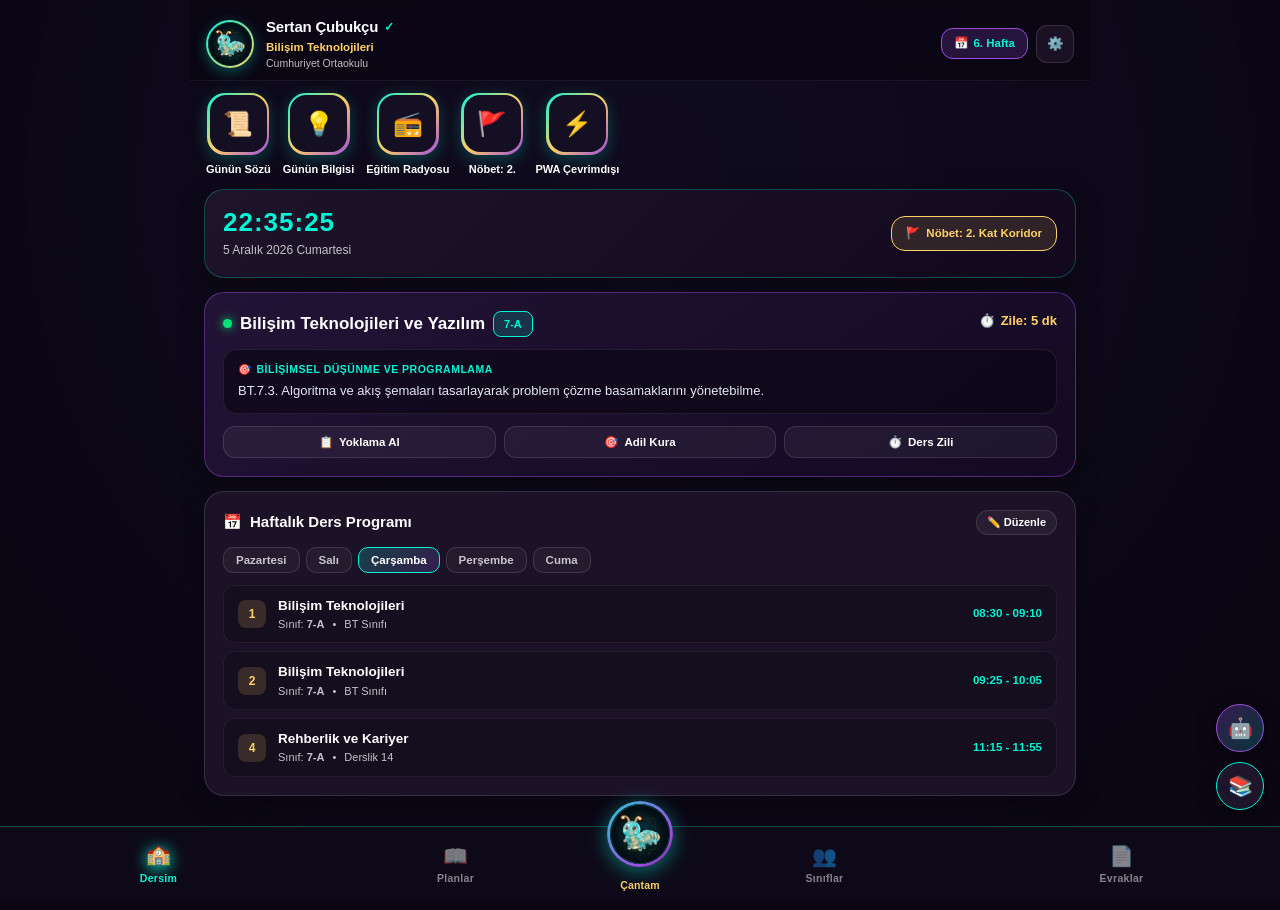
==== commit 3f20b8c6: "Pırtılcan Öğretmen - Gemini Scratch En Güncel Sürüm (Tüm Müfredat, 21 Kategori Evrak, 109 Portal, Ma" ====
--- a/index.html
+++ b/index.html
@@ -4,612 +4,707 @@
   <meta charset="UTF-8">
   <meta name="viewport" content="width=device-width, initial-scale=1.0, maximum-scale=1.0, user-scalable=no">
   <title>Pırtılcan Öğretmen - MEB Maarif Modeli Asistanı</title>
-  
+
   <!-- PWA & Mobile Web Meta Tags -->
   <link rel="manifest" href="./manifest.json">
-  <meta name="theme-color" content="#060D1A">
+  <meta name="theme-color" content="#0B0715">
   <meta name="mobile-web-app-capable" content="yes">
   <meta name="apple-mobile-web-app-capable" content="yes">
   <meta name="apple-mobile-web-app-status-bar-style" content="black-translucent">
-  <meta name="apple-mobile-web-app-title" content="Pırtılcan">
-  <link rel="apple-touch-icon" href="./assets/icons/icon-192.png">
-  <link rel="icon" type="image/png" href="./assets/icons/icon-192.png">
-
+  <meta name="apple-mobile-web-app-title" content="Pırtılcan Öğretmen">
+  <link rel="apple-touch-icon" href="./assets/pirtilcan_logo.png">
+  <link rel="icon" type="image/png" href="./assets/pirtilcan_logo.png">
+
+  <!-- Core App Stylesheet -->
   <link rel="stylesheet" href="./styles.css">
 </head>
 <body>
 
-  <!-- Starry Background Canvas -->
-  <canvas id="starryBackgroundCanvas"></canvas>
-
-  <!-- PWA Install Banner -->
-  <div id="pwaInstallBanner" class="pwa-install-banner">
-    <div style="display:flex; align-items:center; gap:8px;">
-      <img src="./assets/pirtilcan_round.png" style="width:32px; height:32px; border-radius:50%;" alt="Pırtılcan">
-      <div>
-        <div style="font-size:11px; font-weight:700; color:#FFF;">Pırtılcan'ı Telefona / Bilgisayara Yükle</div>
-        <div style="font-size:9.5px; color:#38BDF8;">İnternetsiz çalışır, tek tıkla açılır</div>
-      </div>
-    </div>
-    <div style="display:flex; align-items:center; gap:6px;">
-      <button id="pwaInstallBtn" style="background:#00E5FF; color:#000; font-size:10px; font-weight:800; border:none; padding:5px 10px; border-radius:6px; cursor:pointer;">
-        Yükle
+  <!-- Dynamic Educational Wallpaper Layer -->
+  <div id="appWallpaperLayer"></div>
+  <div id="appOverlayVignette"></div>
+
+  <!-- App Main Layout Container -->
+  <div class="app-layout">
+
+    <!-- ======================================================================
+         TOP HEADER (Öğretmen Bilgisi, Maskot, Hafta Rozeti & Ayarlar)
+         ====================================================================== -->
+    <header class="top-header">
+      <div class="teacher-profile-col" onclick="openModal('modalSettings')" title="Profili & Temayı Düzenle">
+        <div class="pirtilcan-avatar-box">
+          <img id="headerMascotImg" src="./assets/pirtilcan_selcuklu_turkuaz.png" alt="Pırtılcan" class="pirtilcan-avatar-img">
+        </div>
+        <div class="teacher-meta-info">
+          <div class="teacher-name-title">
+            <span id="headerTeacherName">Sertan Çubukçu</span>
+            <span style="font-size:12px; color:var(--neon-cyan);">✓</span>
+          </div>
+          <div class="teacher-branch-sub" id="headerTeacherBranch">Bilişim Teknolojileri</div>
+          <div class="teacher-school-sub" id="headerTeacherSchool">Cumhuriyet Ortaokulu</div>
+        </div>
+      </div>
+
+      <div class="header-action-group">
+        <div class="badge-week" id="headerWeekBadge" onclick="jumpToCurrentWeek()" title="Bu haftanın maarif planına git">
+          <span>📅</span>
+          <span id="headerWeekText">6. Hafta</span>
+        </div>
+        <button class="btn-header-icon" onclick="openModal('modalSettings')" title="Ayarlar & Tema">
+          ⚙️
+        </button>
+      </div>
+    </header>
+
+    <!-- ======================================================================
+         SELÇUKLU YILDIZI GEOMETRİK HİKÂYE ÇUBUĞU (STORY BAR)
+         ====================================================================== -->
+    <section class="story-scroll-container">
+      <!-- Story 1: Günün Maarif Sözü -->
+      <div class="story-item-card" onclick="openStoryDialog('quote')">
+        <div class="story-star-ring">
+          <div class="story-star-inner">📜</div>
+        </div>
+        <span class="story-item-title">Günün Sözü</span>
+      </div>
+
+      <!-- Story 2: Günün Pedagojik Bilgisi -->
+      <div class="story-item-card" onclick="openStoryDialog('tip')">
+        <div class="story-star-ring">
+          <div class="story-star-inner">💡</div>
+        </div>
+        <span class="story-item-title">Günün Bilgisi</span>
+      </div>
+
+      <!-- Story 3: Canlı Eğitim Radyosu -->
+      <div class="story-item-card" onclick="openRadioDialog()">
+        <div class="story-star-ring radio-pulse" id="radioRing">
+          <div class="story-star-inner">📻</div>
+        </div>
+        <span class="story-item-title" id="radioStatusLabel">Eğitim Radyosu</span>
+      </div>
+
+      <!-- Story 4: Nöbet Durumu -->
+      <div class="story-item-card" onclick="openModal('modalDutyEdit')">
+        <div class="story-star-ring">
+          <div class="story-star-inner">🚩</div>
+        </div>
+        <span class="story-item-title">Nöbet: <span id="storyDutyShort">2. Kat</span></span>
+      </div>
+
+      <!-- Story 5: PWA / Çevrimdışı Durumu -->
+      <div class="story-item-card" onclick="triggerPwaPrompt()">
+        <div class="story-star-ring">
+          <div class="story-star-inner">⚡</div>
+        </div>
+        <span class="story-item-title">PWA Çevrimdışı</span>
+      </div>
+    </section>
+
+    <!-- ======================================================================
+         TAB 1: DERSİM (CANLI SAAT, TAKVİM, CANLI DERS KARTI & HAFTALIK DERS PROGRAMI)
+         ====================================================================== -->
+    <main id="panelDersim" class="view-panel active">
+      
+      <!-- Gerçek Zamanlı Takvim & Saat Kartı -->
+      <div class="maarif-card realtime-card">
+        <div class="realtime-left">
+          <div class="realtime-clock" id="liveClockDisplay">08:45:00</div>
+          <div class="realtime-date" id="liveDateDisplay">18 Kasım 2026, Çarşamba</div>
+        </div>
+        <div class="duty-pill" onclick="openModal('modalDutyEdit')">
+          <span>🚩</span>
+          <span id="cardDutyLocationText">Nöbet: 2. Kat Koridor</span>
+        </div>
+      </div>
+
+      <!-- Canlı Ders & Öğrenme Çıktısı Odak Alanı -->
+      <div class="maarif-card active-lesson-card">
+        <div class="lesson-top-row">
+          <div class="lesson-title-badge">
+            <span class="pulse-dot"></span>
+            <span class="lesson-name" id="activeLessonName">Bilişim Teknolojileri ve Yazılım</span>
+            <span class="lesson-class-badge" id="activeLessonClass">7-A</span>
+          </div>
+          <div class="lesson-bell-time">
+            <span>⏱️</span>
+            <span id="activeLessonCountdown">Zile: 24 dk</span>
+          </div>
+        </div>
+
+        <div class="outcome-box">
+          <div class="outcome-tag">
+            <span>🎯</span>
+            <span id="activeOutcomeTheme">BİLİŞİMSEL DÜŞÜNME VE PROGRAMLAMA</span>
+          </div>
+          <div class="outcome-text" id="activeOutcomeDesc">
+            BT.7.3. Algoritma ve akış şemaları tasarlayarak problem çözme basamaklarını yönetebilme.
+          </div>
+        </div>
+
+        <div class="lesson-quick-actions">
+          <button class="btn-lesson-action" onclick="quickTakeAttendance()">
+            <span>📋</span>
+            <span>Yoklama Al</span>
+          </button>
+          <button class="btn-lesson-action" onclick="openQuickLottery()">
+            <span>🎯</span>
+            <span>Adil Kura</span>
+          </button>
+          <button class="btn-lesson-action" onclick="openQuickPomodoro()">
+            <span>⏱️</span>
+            <span>Ders Zili</span>
+          </button>
+        </div>
+      </div>
+
+      <!-- Haftalık Ders Programı Tablosu -->
+      <div class="maarif-card">
+        <div class="schedule-section-header">
+          <div class="section-title">
+            <span>📅</span>
+            <span>Haftalık Ders Programı</span>
+          </div>
+          <button class="btn-lesson-action" onclick="openModal('modalScheduleEdit')" style="padding:5px 10px; font-size:11px;">
+            ✏️ Düzenle
+          </button>
+        </div>
+
+        <!-- Gün Sekmeleri -->
+        <div class="schedule-day-tabs" id="scheduleDayTabsContainer">
+          <button class="schedule-day-tab" data-day="1" onclick="switchScheduleDay(1)">Pazartesi</button>
+          <button class="schedule-day-tab" data-day="2" onclick="switchScheduleDay(2)">Salı</button>
+          <button class="schedule-day-tab active" data-day="3" onclick="switchScheduleDay(3)">Çarşamba</button>
+          <button class="schedule-day-tab" data-day="4" onclick="switchScheduleDay(4)">Perşembe</button>
+          <button class="schedule-day-tab" data-day="5" onclick="switchScheduleDay(5)">Cuma</button>
+        </div>
+
+        <!-- Ders Listesi -->
+        <div class="schedule-list" id="scheduleListContainer">
+          <!-- Dinamik olarak JS ile basılacak -->
+        </div>
+      </div>
+
+    </main>
+
+    <!-- ======================================================================
+         TAB 2: PLANLAR (MEB MAARİF MODELİ MÜFREDATI & YILLIK PLANLAR)
+         ====================================================================== -->
+    <section id="panelPlanlar" class="view-panel">
+      
+      <div class="maarif-card">
+        <div class="schedule-section-header">
+          <div class="section-title">
+            <span>📚</span>
+            <span>MEB Maarif Modeli Öğrenme Çıktıları</span>
+          </div>
+          <div style="display:flex; gap:6px;">
+            <button class="btn-lesson-action" onclick="printCurriculumPlan()" style="padding:5px 9px; font-size:11px;">
+              🖨️ Yazdır
+            </button>
+            <button class="btn-lesson-action" onclick="copyCurriculumPlan()" style="padding:5px 9px; font-size:11px;">
+              📋 Kopyala
+            </button>
+          </div>
+        </div>
+
+        <!-- Filtreleme Alanı: Sınıf, Branş, Hafta -->
+        <div class="curriculum-filter-bar">
+          <select id="curriculumGradeSelect" class="filter-select" onchange="onGradeChange()">
+            <option value="5">5. Sınıf</option>
+            <option value="6">6. Sınıf</option>
+            <option value="7" selected>7. Sınıf</option>
+            <option value="8">8. Sınıf</option>
+            <option value="9">9. Sınıf</option>
+            <option value="10">10. Sınıf</option>
+            <option value="11">11. Sınıf</option>
+            <option value="12">12. Sınıf</option>
+          </select>
+
+          <select id="curriculumSubjectSelect" class="filter-select" onchange="onSubjectChange()">
+            <!-- Dinamik branşlar -->
+          </select>
+
+          <select id="curriculumWeekSelect" class="filter-select" onchange="onWeekChange()">
+            <!-- 1-36. Haftalar -->
+          </select>
+        </div>
+
+        <!-- Canlı Arama -->
+        <div class="curriculum-search-box">
+          <span class="search-icon-pos">🔍</span>
+          <input type="text" id="curriculumSearchInput" class="search-input" placeholder="Tema, öğrenme çıktısı veya süreç bileşeni ara..." oninput="onCurriculumSearch(this.value)">
+        </div>
+
+        <!-- Çıktılar Listesi -->
+        <div class="outcomes-list" id="curriculumOutcomesList">
+          <!-- Dinamik öğrenme çıktıları kartları -->
+        </div>
+      </div>
+
+    </section>
+
+    <!-- ======================================================================
+         TAB 3: SINIFLAR (YOKLAMA, OTURMA PLANI, ADİL KURA & TAKIMLAR)
+         ====================================================================== -->
+    <section id="panelSiniflar" class="view-panel">
+      
+      <div class="classroom-header-bar">
+        <div class="classroom-tabs" id="classroomTabsContainer">
+          <!-- Sınıf butonları: 5-A, 6-B, 7-A, 8-B... -->
+        </div>
+        <button class="btn-lesson-action" onclick="openModal('modalClassEdit')" style="padding:6px 12px; font-size:11.5px; white-space:nowrap;">
+          ➕ Sınıf / Öğrenci
+        </button>
+      </div>
+
+      <!-- Yoklama Özeti Kartı -->
+      <div class="attendance-summary-card">
+        <div class="stat-chip">
+          <span class="stat-chip-val" id="attTotalCount">28</span>
+          <span class="stat-chip-lbl">Mevcut</span>
+        </div>
+        <div class="stat-chip">
+          <span class="stat-chip-val" id="attPresentCount" style="color:var(--success-green);">26</span>
+          <span class="stat-chip-lbl">Geldi</span>
+        </div>
+        <div class="stat-chip">
+          <span class="stat-chip-val" id="attAbsentCount" style="color:var(--danger-red);">1</span>
+          <span class="stat-chip-lbl">Gelmedi</span>
+        </div>
+        <div class="stat-chip">
+          <span class="stat-chip-val" id="attLateCount" style="color:var(--amber-glow);">1</span>
+          <span class="stat-chip-lbl">Geç</span>
+        </div>
+        <button class="btn-lesson-action" onclick="copyAttendanceToClipboard()" style="padding:6px 10px; font-size:11px;">
+          📋 e-Okul Kopyala
+        </button>
+      </div>
+
+      <!-- Görünüm Seçici: Öğrenci Listesi / Oturma Planı Krokisi -->
+      <div style="display:flex; gap:8px;">
+        <button class="schedule-day-tab active" id="btnViewList" onclick="switchClassView('list')">📋 Liste & Yoklama</button>
+        <button class="schedule-day-tab" id="btnViewSeating" onclick="switchClassView('seating')">🪑 Oturma Planı</button>
+        <button class="schedule-day-tab" onclick="openClassLottery()">🎯 Adil Kura</button>
+        <button class="schedule-day-tab" onclick="openClassGroups()">👥 Takım Kur</button>
+      </div>
+
+      <!-- Öğrenci Listesi -->
+      <div class="student-list-container" id="studentListContainer">
+        <!-- Dinamik öğrenci kartları -->
+      </div>
+
+      <!-- Oturma Planı Krokisi -->
+      <div class="maarif-card" id="seatingPlanContainer" style="display:none;">
+        <div style="font-size:13px; font-weight:700; color:var(--neon-cyan); margin-bottom:6px; text-align:center;">
+          TAHTA / KÜRSÜ DÜZENİ
+        </div>
+        <div class="seating-chart-grid" id="seatingChartGrid">
+          <!-- 3 Kolonlu 2'li masa düzeni -->
+        </div>
+      </div>
+
+    </section>
+
+    <!-- ======================================================================
+         TAB 4: EVRAKLAR (MEB 21 KATEGORİ RESMİ EVRAK & PLAN SİHİRBAZI)
+         ====================================================================== -->
+    <section id="panelEvraklar" class="view-panel">
+      
+      <div class="maarif-card">
+        <div class="schedule-section-header">
+          <div class="section-title">
+            <span>🏛️</span>
+            <span>MEB Resmî Evrak & Tutanak Sihirbazı</span>
+          </div>
+          <span style="font-size:11.5px; color:var(--neon-cyan); font-weight:700;">2026-2027 Uyumlu</span>
+        </div>
+
+        <!-- Canlı Arama -->
+        <div class="curriculum-search-box">
+          <span class="search-icon-pos">🔍</span>
+          <input type="text" id="docSearchInput" class="search-input" placeholder="Zümre, ŞÖK, veli toplantısı, BEP, dilekçe veya tutanak ara..." oninput="onDocSearch(this.value)">
+        </div>
+
+        <!-- Kategori Çubuğu -->
+        <div class="docs-category-scroll" id="docCategoryScroll">
+          <!-- Dinamik kategori hapları -->
+        </div>
+
+        <!-- Belge Şablon Kartları Grid -->
+        <div class="docs-template-grid" id="docTemplatesGrid">
+          <!-- 72 Resmi Şablon Kartı -->
+        </div>
+      </div>
+
+    </section>
+
+  </div><!-- /app-layout -->
+
+  <!-- ======================================================================
+       BOTTOM NAVIGATION BAR (4 TAB + PARLAYAN MERKEZ MASKOT BUTONU)
+       ====================================================================== -->
+  <nav class="bottom-nav-bar">
+    <!-- Tab 1: Dersim -->
+    <button class="bottom-nav-btn active" id="navBtnDersim" onclick="switchMainTab('Dersim')">
+      <span class="bottom-nav-icon">🏫</span>
+      <span class="bottom-nav-label">Dersim</span>
+    </button>
+
+    <!-- Tab 2: Planlar -->
+    <button class="bottom-nav-btn" id="navBtnPlanlar" onclick="switchMainTab('Planlar')">
+      <span class="bottom-nav-icon">📖</span>
+      <span class="bottom-nav-label">Planlar</span>
+    </button>
+
+    <!-- Center Floating Button: Pırtılcan Öğretmen Çantası -->
+    <div class="center-mascot-wrapper">
+      <button class="center-mascot-btn" onclick="openModal('modalToolsHub')" title="Pırtılcan Öğretmen Çantası (Akıllı Araçlar)">
+        <img id="centerMascotImg" src="./assets/pirtilcan_selcuklu_turkuaz.png" alt="Pırtılcan" class="center-mascot-img">
       </button>
-      <button onclick="document.getElementById('pwaInstallBanner').classList.remove('show')" style="background:transparent; border:none; color:#94A3B8; font-size:18px; cursor:pointer; line-height:1; padding:0 2px;" title="Kapat">&times;</button>
-    </div>
-  </div>
-
-  <!-- Main App Frame -->
-  <main class="app-container">
-
-    <!-- ====================================================
-         TOP HEADER (Exact Match: pirtilcan_kazanim_real.png)
-         ==================================================== -->
-    <header class="top-header-row">
-      <div class="top-header-left">
-        <img src="./assets/pirtilcan_round.png" class="top-mascot-img" alt="Pırtılcan" onclick="openModal('modalRefik')">
-        <div class="top-title-col">
-          <h1 class="app-main-title">Pırtılcan Öğretmen</h1>
-          <div class="app-sub-title" id="topHeaderWeekSubtitle">2026-2027 MEB • 6. Eğitim Haftası</div>
-        </div>
-      </div>
-
-      <div class="top-xp-pill" onclick="switchTab('bahcem')">
-        <span class="star-icon">★</span>
-        <span id="topHeaderXpText">Öğretmen (255 XP)</span>
-      </div>
-    </header>
-
-    <!-- ====================================================
-         TAB 1: ANA SAYFA (Exact Match: pirtilcan_kazanim_real.png)
-         ==================================================== -->
-    <section id="panel-ana" class="tab-content-panel active">
-
-      <!-- CARD 1: ŞU AN DERSTESİNİZ (Live Hero Card) -->
-      <div class="maarif-card active-lesson-card">
-        <div class="lesson-card-top-row">
-          <div class="live-lesson-badge">
-            <div class="live-green-dot"></div>
-            <span>ŞU AN DERSTESİNİZ</span>
-          </div>
-          <div class="lesson-period-capsule">3. Ders • 10:20 - 11:00</div>
-        </div>
-
-        <div class="lesson-title-big">8/A Sınıfı • Türkçe</div>
-        <div class="lesson-topic-sub">Konu: Fiilimsiler (İsim-Fiil ve Sıfat-Fiil Çalışması)</div>
-
-        <div class="lesson-timer-row">
-          <div>
-            <div class="timer-label">Zil Çalmasına Kalan Süre</div>
-            <div class="timer-digits-gold" id="homeTickingTimerDigits">18 Dakika 45 Saniye</div>
-          </div>
-          <div class="timer-percent-cyan" id="homeTimerPercentText">%55 Tamamlandı</div>
-        </div>
-
-        <div class="timer-progress-track">
-          <div class="timer-progress-bar" id="homeTimerProgressBar"></div>
-        </div>
-
-        <div class="next-lesson-alert">
-          <span>🔔</span>
-          <span>Sıradaki: 15 dk Teneffüs, ardından 4. Ders: 7/B Türkçe</span>
-        </div>
-
-        <!-- 3 In-Card Quick Buttons -->
-        <div class="lesson-card-buttons-row">
-          <button class="card-action-btn btn-zil" onclick="playSchoolBell(); showToast('🔔 Ders Zili Çaldı!');">
-            <span>🔔</span>
-            <span>Zil Çal</span>
-          </button>
-
-          <button class="card-action-btn btn-defter" onclick="copyCurrentDefterPhrase();">
-            <span>📋</span>
-            <span>Defter Metni</span>
-          </button>
-
-          <button class="card-action-btn btn-yoklama" onclick="switchTab('sinifim');">
-            <span>👥</span>
-            <span>Yoklama</span>
-          </button>
-        </div>
-      </div>
-
-      <!-- CARD 2: BU HAFTANIN MEB KAZANIMI -->
-      <div class="maarif-card">
-        <div class="kazanim-card-header">
-          <div class="kazanim-card-title">
-            <span>🎯</span>
-            <span>Bu Haftanın MEB Kazanımı</span>
-          </div>
-          <a class="kazanim-card-link" onclick="switchTab('kazanimlar')">Tüm Planlar →</a>
-        </div>
-
-        <div class="kazanim-tema-text">Tema: Cümlenin Ögeleri (Temel Ögeler)</div>
-        <div class="kazanim-outcome-bullet">
-          • T.8.3.13. Cümlenin temel ögelerini (yüklem ve özne) belirler.
-        </div>
-
-        <!-- Sınıf Defterine Yazılacak Cümle Subbox -->
-        <div class="defter-subbox">
-          <div class="defter-subbox-text-col">
-            <div class="defter-subbox-label">Sınıf Defterine Yazılacak Cümle:</div>
-            <div class="defter-subbox-phrase" id="currentDefterPhraseText">
-              Cümlenin ögelerine giriş yapıldı; yüklem ve özne bulma stratejileri uygulandı.
-            </div>
-          </div>
-          <button class="copy-icon-btn" onclick="copyCurrentDefterPhrase()" title="Defter metnini kopyala">
-            📋
-          </button>
-        </div>
-      </div>
-
-      <!-- CARD 3: GÜNÜN MAARİF İLHAMI & PEDAGOJİK BİLGİSİ (PlayStore 08) -->
-      <div class="maarif-card">
-        <div style="font-size:12px; font-weight:800; color:#FBBF24; margin-bottom:6px;">💡 GÜNÜN MAARİF İLHAMI</div>
-        <div style="font-size:12.5px; color:#E2E8F0; line-height:1.5; font-style:italic; margin-bottom:8px;">
-          "Mektep, talebenin ruhunu yoğuran mukaddes bir tezgâhtır. Muallim ise o tezgâhta bir sanatkâr gibi sabırla, şefkatle ve irfanla cemiyetin istikbalini dokur."
-        </div>
-        <div style="font-size:11px; color:#38BDF8; font-weight:700; text-align:right; margin-bottom:12px;">— Nurettin Topçu (Türkiye'nin Maarif Davası)</div>
-
-        <div style="border-top:1px dashed #1E2E4A; padding-top:10px;">
-          <div style="font-size:11.5px; font-weight:800; color:#00E5FF; margin-bottom:4px;">🌱 GÜNÜN PEDAGOJİK BİLGİSİ</div>
-          <div style="font-size:12px; color:#CBD5E1; line-height:1.4;">
-            <strong>Yakınsal Gelişim Alanı (Vygotsky):</strong> Öğrencinin bağımsız olarak yapabileceği ile bir rehberin yardımıyla ulaşabileceği potansiyel arasındaki mesafe en verimli öğrenme alanıdır.
-          </div>
-        </div>
-      </div>
-
-    </section>
-
-    <!-- ====================================================
-         TAB 2: KAZANIMLAR (Müfredat & Yıllık Planlar - PlayStore 01)
-         ==================================================== -->
-    <section id="panel-kazanimlar" class="tab-content-panel">
-      <div style="display:flex; justify-content:space-between; align-items:center; margin-bottom:10px;">
-        <div>
-          <div style="font-size:16px; font-weight:800; color:#FFF;">📖 Pırtılcan • Maarif Ders Planları</div>
-          <div style="font-size:11px; color:#38BDF8;">2026-2027 Eğitim Öğretim Yılı • MEB Yıllık Çerçeve Planı</div>
-        </div>
-      </div>
-
-      <!-- Grade Chips -->
-      <div class="grade-chips-row">
-        <button class="grade-chip active" onclick="PirtilState.activeGradeId='grade_8'; renderKazanimlarView(); document.querySelectorAll('.grade-chip').forEach(c=>c.classList.remove('active')); this.classList.add('active');">8. Sınıf Türkçe</button>
-        <button class="grade-chip" onclick="PirtilState.activeGradeId='grade_7'; renderKazanimlarView(); document.querySelectorAll('.grade-chip').forEach(c=>c.classList.remove('active')); this.classList.add('active');">7. Sınıf Matematik</button>
-        <button class="grade-chip" onclick="PirtilState.activeGradeId='grade_6'; renderKazanimlarView(); document.querySelectorAll('.grade-chip').forEach(c=>c.classList.remove('active')); this.classList.add('active');">6. Sınıf Fen</button>
-        <button class="grade-chip" onclick="PirtilState.activeGradeId='grade_5'; renderKazanimlarView(); document.querySelectorAll('.grade-chip').forEach(c=>c.classList.remove('active')); this.classList.add('active');">5. Sınıf Sosyal</button>
-      </div>
-
-      <!-- Search Input -->
-      <div style="margin-bottom:12px;">
-        <input type="text" id="kazanimSearchInput" placeholder="Kazanım kodu (örn. T.8.3.14), konu veya tema ara..." style="width:100%; padding:10px 14px; background:#0B172B; border:1px solid #1E2E4A; border-radius:12px; color:#FFF; font-size:12px; outline:none;">
-      </div>
-
-      <!-- Plans Container -->
-      <div id="plansListContainer"></div>
-    </section>
-
-    <!-- ====================================================
-         TAB 3: BAHÇEM (XP, Vazifeler & Rozetler - pirtilcan_screen_real.png)
-         ==================================================== -->
-    <section id="panel-bahcem" class="tab-content-panel">
-      <!-- Daily Tasks -->
-      <div class="daily-tasks-header">🌿 Bugünkü Maarif Vazifeleri</div>
-
-      <div class="task-item-card completed" onclick="toggleTask(this, 10)">
-        <div class="task-left">
-          <div class="task-checkbox-circle">✓</div>
-          <span>Bugünkü dersin yoklamasını tamamla</span>
-        </div>
-        <div class="task-xp-badge">+10 XP</div>
-      </div>
-
-      <div class="task-item-card completed" onclick="toggleTask(this, 5)">
-        <div class="task-left">
-          <div class="task-checkbox-circle">✓</div>
-          <span>Derste en az 1 öğrenciye sözlü puanı ver</span>
-        </div>
-        <div class="task-xp-badge">+5 XP</div>
-      </div>
-
-      <div class="task-item-card completed" onclick="toggleTask(this, 10)">
-        <div class="task-left">
-          <div class="task-checkbox-circle">✓</div>
-          <span>Günün Maarif Pedagoji kartını oku</span>
-        </div>
-        <div class="task-xp-badge">+10 XP</div>
-      </div>
-
-      <!-- 6 Achievements Badges Grid -->
-      <div class="badges-section-title">
-        <span>🏆</span>
-        <span>Başarı Rozetleri</span>
-      </div>
-
-      <div class="badges-grid">
-        <div class="badge-card unlocked">
-          <div class="badge-star-icon">⭐</div>
-          <div class="badge-name">İlk Adım</div>
-          <div class="badge-desc">İlk haftanın planını tamamla</div>
-        </div>
-
-        <div class="badge-card unlocked">
-          <div class="badge-star-icon">⭐</div>
-          <div class="badge-name">Kazanım Avcısı</div>
-          <div class="badge-desc">25 MEB kazanımı işle</div>
-        </div>
-
-        <div class="badge-card unlocked">
-          <div class="badge-star-icon">⭐</div>
-          <div class="badge-name">Zaman Ustası</div>
-          <div class="badge-desc">Ders zil sayacını düzenli kullan</div>
-        </div>
-
-        <div class="badge-card unlocked">
-          <div class="badge-star-icon">⭐</div>
-          <div class="badge-name">Nöbetin Efendisi</div>
-          <div class="badge-desc">Nöbet takvimini belirle</div>
-        </div>
-
-        <div class="badge-card locked">
-          <div class="badge-star-icon">🔒</div>
-          <div class="badge-name" style="color:#94A3B8;">Pedagoji Üstadı</div>
-          <div class="badge-desc">Tüm Maarif kartlarını oku</div>
-        </div>
-
-        <div class="badge-card locked">
-          <div class="badge-star-icon">🔒</div>
-          <div class="badge-name" style="color:#94A3B8;">Maarif Çınarı</div>
-          <div class="badge-desc">1000 XP seviyesine ulaş</div>
-        </div>
-      </div>
-
-      <!-- Dynamic Tree Canvas -->
-      <div class="garden-canvas-box">
-        <div style="display:flex; justify-content:space-between; align-items:center; margin-bottom:8px;">
-          <span style="font-size:13px; font-weight:800; color:#10B981;">🌱 Pırtılcan Maarif Çınarı</span>
-          <span style="font-size:11px; color:#38BDF8;" id="gardenTreeLevelText">Seviye: Muallim Fidanı</span>
-        </div>
-        <canvas id="gardenTreeCanvas" class="garden-tree-canvas"></canvas>
-      </div>
-    </section>
-
-    <!-- ====================================================
-         TAB 4: SINIFIM (pirtilcan_home_real.png & PlayStore 05)
-         ==================================================== -->
-    <section id="panel-sinifim" class="tab-content-panel">
-
-      <!-- Bütün Başarımlar Banner -->
-      <div class="achievements-banner-btn" onclick="switchTab('bahcem')">
-        <div class="banner-left">
-          <div class="banner-trophy-icon">🏆</div>
-          <div>
-            <div class="banner-title">Bütün Başarımlar</div>
-            <div class="banner-sub">Öğretmenlik vazifeleri, nişaneler ve ödüller</div>
-          </div>
-        </div>
-        <div style="color:#FBBF24; font-size:16px;">&rsaquo;</div>
-      </div>
-
-      <!-- Subtabs: Yoklama, Defter, Ders Sesi -->
-      <div class="sinif-subtabs-row">
-        <button id="btn-sinif-sub-yoklama" class="sinif-subtab-btn active" onclick="switchSinifSubtab('yoklama')">
-          <span>👥</span><span>Yoklama</span>
-        </button>
-        <button id="btn-sinif-sub-defter" class="sinif-subtab-btn" onclick="switchSinifSubtab('defter')">
-          <span>📖</span><span>Defter</span>
-        </button>
-        <button id="btn-sinif-sub-ses" class="sinif-subtab-btn" onclick="switchSinifSubtab('ses')">
-          <span>🎧</span><span>Ders Sesi</span>
-        </button>
-      </div>
-
-      <!-- Subpanel 1: Yoklama & Aylık Katılım Haritası -->
-      <div id="subpanel-sinif-yoklama">
-        <!-- Aylık Katılım Haritası -->
-        <div class="month-calendar-matrix-card">
-          <div class="month-matrix-header">
-            <div>
-              <div class="month-matrix-title">Aylık Ders & Katılım Haritası</div>
-              <div class="month-matrix-sub">Ekim 2026 • 2026-2027 Maarif Karnesi</div>
-            </div>
-            <div style="font-size:24px;">🏫</div>
-          </div>
-
-          <div class="calendar-days-row">
-            <span>Pzt</span><span>Sal</span><span>Çar</span><span>Per</span><span>Cum</span><span>Cmt</span><span>Paz</span>
-          </div>
-
-          <div class="calendar-cells-grid" id="calendarMatrixGrid"></div>
-
-          <div style="font-size:10px; color:#94A3B8; margin-bottom:10px; display:flex; gap:10px; flex-wrap:wrap;">
-            <span>🟢 1-2 Saat</span>
-            <span>🔵 3-4 Saat</span>
-            <span>🟣 5-6 Saat</span>
-            <span>🟠 7+ Saat</span>
-          </div>
-
-          <button class="btn-share-matrix" onclick="showToast('📥 Sınıf Haritası Görüntüsü Hazırlandı!'); playDingSound();">
-            <span>📥</span>
-            <span>Sınıf Haritasını Resim Olarak Paylaş</span>
-          </button>
-        </div>
-
-        <!-- Adil Kura Çarkı Button -->
-        <div style="margin-bottom:12px;">
-          <button style="width:100%; background:linear-gradient(90deg, #F59E0B, #E11D48); color:#FFF; border:none; padding:12px; border-radius:14px; font-size:13px; font-weight:800; cursor:pointer; display:flex; align-items:center; justify-content:center; gap:8px;" onclick="openModal('modalKura')">
-            <span>🎡</span>
-            <span>Çark-ı Maarif (Adil Kura Çarkı)</span>
-          </button>
-        </div>
-
-        <!-- Student Attendance List -->
-        <div id="studentsListContainer"></div>
-      </div>
-
-      <!-- Subpanel 2: Defter Metni -->
-      <div id="subpanel-sinif-defter" style="display:none;">
-        <div class="maarif-card">
-          <div style="font-size:13px; font-weight:800; color:#38BDF8; margin-bottom:6px;">RESMİ SINIF DEFTERİ METNİ:</div>
-          <div id="defterMetniFullContent" style="font-size:13px; color:#FFF; line-height:1.5; background:#07101E; padding:12px; border-radius:12px; border:1px dashed #00E5FF; margin-bottom:10px;">
-            Metindeki fiilimsileri bularak türlerini ve cümledeki işlevlerini inceler. Sıfat-fiil ve isim-fiil ekleri karşılaştırmalı olarak kavratılır.
-          </div>
-          <button class="btn-print-plan" onclick="copyToClipboard(document.getElementById('defterMetniFullContent').innerText, 'Sınıf defteri metni kopyalandı!')">
-            📋 Defter Metnini Kopyala
-          </button>
-        </div>
-      </div>
-
-      <!-- Subpanel 3: Ders Sesi -->
-      <div id="subpanel-sinif-ses" style="display:none;">
-        <div class="maarif-card" style="text-align:center;">
-          <div style="font-size:15px; font-weight:800; color:#38BDF8; margin-bottom:6px;">Sınıf Desibel & Sessizlik Ölçer</div>
-          <div style="font-size:38px; margin:10px 0;">🎙️</div>
-          <div style="font-size:13px; color:#CBD5E1; margin-bottom:14px;">Ortam Gürültüsü: <strong style="color:#10B981;">34 dB (Sessiz ve Odaklanmış)</strong></div>
-          
-          <div style="display:flex; justify-content:center; gap:10px;">
-            <button class="card-action-btn btn-zil" style="padding:10px 16px;" onclick="playSchoolBell(); showToast('🔔 Ders Zili Çaldı!');">
-              🔔 Okul Zili Çal
-            </button>
-            <button class="card-action-btn btn-defter" style="padding:10px 16px;" onclick="playDingSound(); showToast('✨ Dikkat Sesi Çaldı!');">
-              ✨ Dikkat / Ding
-            </button>
-          </div>
-        </div>
-      </div>
-
-    </section>
-
-    <!-- ====================================================
-         TAB 5: ALET ÇANTASI (PlayStore 02, 04, 06)
-         ==================================================== -->
-    <section id="panel-aletcantasi" class="tab-content-panel">
-
-      <!-- Toolbox Subtabs -->
-      <div class="toolbox-subtabs-row">
-        <button class="toolbox-subtab active" onclick="switchToolboxPane(0)">🧰 Portallar</button>
-        <button class="toolbox-subtab" onclick="switchToolboxPane(1)">📄 Evrak Sihirbazı</button>
-        <button class="toolbox-subtab" onclick="switchToolboxPane(2)">⏱️ Zaman & Nöbet</button>
-        <button class="toolbox-subtab" onclick="switchToolboxPane(3)">💰 Ek Ders</button>
-      </div>
-
-      <!-- Pane 0: Portallar (PlayStore 04) -->
-      <div id="toolbox-pane-portallar" class="toolbox-pane">
-        <div style="font-size:13px; font-weight:800; color:#FFF; margin-bottom:10px;">100+ Resmî Eğitim Portalı & Ders Siteleri</div>
-        <div class="portals-grid">
-          <a href="https://www.eba.gov.tr" target="_blank" class="portal-card">
-            <div class="portal-category">🏛️ MEB & Maarif</div>
-            <div class="portal-sites">EBA, ÖGM, e-Okul, MEBBİS</div>
-            <div class="portal-action-link">Dahili Tarayıcıda Aç &rarr;</div>
-          </a>
-
-          <a href="https://canva.com" target="_blank" class="portal-card">
-            <div class="portal-category">🎨 Üretkenlik & Araçlar</div>
-            <div class="portal-sites">Canva, Padlet, Kahoot, Quizizz</div>
-            <div class="portal-action-link">Dahili Tarayıcıda Aç &rarr;</div>
-          </a>
-
-          <a href="https://phet.colorado.edu" target="_blank" class="portal-card">
-            <div class="portal-category">🔬 Bilim & Deney</div>
-            <div class="portal-sites">PhET Simülasyon, TÜBİTAK, NASA</div>
-            <div class="portal-action-link">Dahili Tarayıcıda Aç &rarr;</div>
-          </a>
-
-          <a href="https://www.geogebra.org" target="_blank" class="portal-card">
-            <div class="portal-category">📐 Matematik & Geometri</div>
-            <div class="portal-sites">GeoGebra, Desmos, Mathigon</div>
-            <div class="portal-action-link">Dahili Tarayıcıda Aç &rarr;</div>
-          </a>
-
-          <a href="https://scratch.mit.edu" target="_blank" class="portal-card">
-            <div class="portal-category">💻 Kodlama & Bilişim</div>
-            <div class="portal-sites">Scratch, Code.org, Tinkercad</div>
-            <div class="portal-action-link">Dahili Tarayıcıda Aç &rarr;</div>
-          </a>
-
-          <a href="https://teachablemachine.withgoogle.com" target="_blank" class="portal-card">
-            <div class="portal-category">🤖 Yapay Zekâ Eğitimi</div>
-            <div class="portal-sites">TÜBİTAK AI, Teachable Machine</div>
-            <div class="portal-action-link">Dahili Tarayıcıda Aç &rarr;</div>
-          </a>
-        </div>
-      </div>
-
-      <!-- Pane 1: Evrak Sihirbazı (PlayStore 02) -->
-      <div id="toolbox-pane-evrak" class="toolbox-pane" style="display:none;">
-        <div class="maarif-card">
-          <div style="font-size:14px; font-weight:800; color:#FBBF24; margin-bottom:4px;">📄 21 Resmî Belge Sihirbazı</div>
-          <div style="font-size:11px; color:#94A3B8; margin-bottom:10px;">İki Yana Yasla, 1.25 cm Girinti ve Zümre Tutanakları</div>
-          
-          <div style="background:#07101E; padding:12px; border-radius:12px; border:1px solid #1E293B; margin-bottom:12px; font-family:'Times New Roman', serif; font-size:12px; color:#FFF; line-height:1.4;">
-            <div style="text-align:center; font-weight:bold; margin-bottom:6px;">
-              T.C. MİLLÎ EĞİTİM BAKANLIĞI<br>CUMHURİYET ORTAOKULU MÜDÜRLÜĞÜ<br>2026-2027 Sene Başı Zümre Tutanağı
-            </div>
-            <p style="text-indent:1.25cm;">2026-2027 Eğitim Öğretim Yılı sene başı zümre toplantısı Türkiye Yüzyılı Maarif Modeli esasları doğrultusunda okul zümre odasında gerçekleştirilmiştir.</p>
-          </div>
-
-          <div style="display:grid; grid-template-columns:1fr 1fr; gap:8px;">
-            <button class="btn-print-plan" style="background:#0284C7; color:#FFF;" onclick="downloadDocTemplate()">
-              💾 Word (.doc) İndir
-            </button>
-            <button class="btn-print-plan" style="background:#DC2626; color:#FFF;" onclick="window.print()">
-              🖨️ PDF / Yazdır
-            </button>
-          </div>
-        </div>
-      </div>
-
-      <!-- Pane 2: Zaman & Nöbet (PlayStore 06) -->
-      <div id="toolbox-pane-zaman" class="toolbox-pane" style="display:none;">
-        <div class="maarif-card">
-          <div style="font-size:14px; font-weight:800; color:#00E5FF; margin-bottom:4px;">⏱️ Zaman-ı Maarif & Nöbet Asistanı</div>
-          <div style="font-size:11px; color:#94A3B8;">40 Dk Ders & 10 Dk Teneffüs Sayacı</div>
-
-          <div class="circular-timer-container">
-            <div class="circular-timer-circle">
-              <div class="circular-time-text" id="circularTimerDisplay">26:40</div>
-              <div class="circular-time-sub">3. Ders • 8/A Sınıfı</div>
-            </div>
-          </div>
-
-          <div style="background:#07101E; border:1px solid #1E293B; border-radius:12px; padding:10px; margin-bottom:10px;">
-            <div style="font-size:12px; font-weight:700; color:#FBBF24;">🛡️ Nöbetçi Öğretmen Görev Kartı</div>
-            <div style="font-size:11px; color:#E2E8F0; margin-top:2px;">Bugünkü Nöbet Yeri: <strong>2. Kat Koridor & Merdivenler</strong></div>
-          </div>
-
-          <div style="background:#07101E; border:1px solid #1E293B; border-radius:12px; padding:10px;">
-            <div style="font-size:12px; font-weight:700; color:#38BDF8;">🚩 Bayrak Töreni & İstiklal Marşı Rehberi</div>
-            <div style="font-size:10.5px; color:#94A3B8; margin-top:2px;">Pazartesi açılış & Cuma kapanış tören talimatları, komutlar ve resmî bayrak protokolü.</div>
-          </div>
-        </div>
-      </div>
-
-      <!-- Pane 3: Ek Ders Hesaplayıcı -->
-      <div id="toolbox-pane-ekders" class="toolbox-pane" style="display:none;">
-        <div class="maarif-card">
-          <div style="font-size:14px; font-weight:800; color:#10B981; margin-bottom:8px;">💰 MEB Ek Ders Ücret Hesaplayıcı</div>
-          
-          <div style="display:grid; grid-template-columns:1fr 1fr; gap:8px; margin-bottom:10px;">
-            <div>
-              <label style="font-size:10.5px; color:#94A3B8;">Gündüz Saati:</label>
-              <input type="number" id="ekDersRegular" value="18" style="width:100%; padding:8px; background:#07101E; border:1px solid #1E293B; border-radius:8px; color:#FFF;" oninput="calculateEkDers()">
-            </div>
-            <div>
-              <label style="font-size:10.5px; color:#94A3B8;">Gece / Hafta Sonu:</label>
-              <input type="number" id="ekDersNight" value="0" style="width:100%; padding:8px; background:#07101E; border:1px solid #1E293B; border-radius:8px; color:#FFF;" oninput="calculateEkDers()">
-            </div>
-          </div>
-
-          <div style="display:flex; flex-direction:column; gap:6px; font-size:11.5px; margin-bottom:12px;">
-            <label style="cursor:pointer;"><input type="checkbox" id="ekDersDuty" onchange="calculateEkDers()"> Nöbet Görevi (+3 Saat)</label>
-            <label style="cursor:pointer;"><input type="checkbox" id="ekDersClub" onchange="calculateEkDers()"> Kulüp / Rehberlik (+2 Saat)</label>
-            <label style="cursor:pointer;"><input type="checkbox" id="ekDersDyk" onchange="calculateEkDers()"> Destekleme Yetiştirme Kursu (DYK - 2 Kat)</label>
-            <label style="cursor:pointer;"><input type="checkbox" id="ekDersSpecial" onchange="calculateEkDers()"> Özel Eğitim / Rehberlik (%25 Artırımlı)</label>
-          </div>
-
-          <div style="background:#07101E; padding:12px; border-radius:12px; text-align:center;">
-            <div style="font-size:11px; color:#94A3B8;">Aylık Toplam Ek Ders:</div>
-            <div id="ekDersTotalMoney" style="font-size:26px; font-weight:800; color:#10B981; margin:4px 0;">₺ 10.999</div>
-            <div style="display:flex; justify-content:space-around; font-size:10.5px; color:#38BDF8;">
-              <span id="ekDersWeeklyHours">18.0 Saat / Hafta</span>
-              <span id="ekDersMonthlyHours">75.6 Saat / Ay</span>
-            </div>
-          </div>
-        </div>
-      </div>
-
-    </section>
-
-  </main>
-
-  <!-- ====================================================
-       BOTTOM NAVIGATION BAR (Exact Match: 5 Dark Tabs)
-       ==================================================== -->
-  <nav class="bottom-nav-bar">
-    <button id="nav-btn-ana" class="nav-item-btn active" onclick="switchTab('ana')">
-      <div class="nav-icon-container">🏠</div>
-      <span>Ana Sayfa</span>
+      <span class="center-btn-label">Çantam</span>
+    </div>
+
+    <!-- Tab 3: Sınıflar -->
+    <button class="bottom-nav-btn" id="navBtnSiniflar" onclick="switchMainTab('Siniflar')">
+      <span class="bottom-nav-icon">👥</span>
+      <span class="bottom-nav-label">Sınıflar</span>
     </button>
 
-    <button id="nav-btn-kazanimlar" class="nav-item-btn" onclick="switchTab('kazanimlar')">
-      <div class="nav-icon-container">📖</div>
-      <span>Kazanımlar</span>
-    </button>
-
-    <button id="nav-btn-bahcem" class="nav-item-btn" onclick="switchTab('bahcem')">
-      <div class="nav-icon-container">🌱</div>
-      <span>Bahçem</span>
-    </button>
-
-    <button id="nav-btn-sinifim" class="nav-item-btn" onclick="switchTab('sinifim')">
-      <div class="nav-icon-container">👥</div>
-      <span>Sınıfım</span>
-    </button>
-
-    <button id="nav-btn-aletcantasi" class="nav-item-btn" onclick="switchTab('aletcantasi')">
-      <div class="nav-icon-container">🔧</div>
-      <span>Alet Çantası</span>
+    <!-- Tab 4: Evraklar -->
+    <button class="bottom-nav-btn" id="navBtnEvraklar" onclick="switchMainTab('Evraklar')">
+      <span class="bottom-nav-icon">📄</span>
+      <span class="bottom-nav-label">Evraklar</span>
     </button>
   </nav>
 
-  <!-- ====================================================
-       MODALS
-       ==================================================== -->
-
-  <!-- Modal: Adil Kura Çarkı (PlayStore 05) -->
-  <div id="modalKura" class="modal-overlay">
-    <div class="modal-card" style="text-align:center;">
-      <button class="modal-close-btn" onclick="closeModal('modalKura')">&times;</button>
-      <div style="font-size:15px; font-weight:800; color:#FBBF24; margin-bottom:4px;">🎡 Çark-ı Maarif & Adil Kura</div>
-      <div style="font-size:11px; color:#94A3B8; margin-bottom:12px;">Sesli Maarif Çarkıyla Tarafsız Öğrenci Seçimi</div>
-
-      <!-- Spinning Wheel Canvas -->
-      <div style="position:relative; width:200px; height:200px; margin:0 auto 14px auto;">
-        <canvas id="kuraWheelCanvas" width="200" height="200"></canvas>
-        <div style="position:absolute; top:50%; left:50%; transform:translate(-50%, -50%); width:32px; height:32px; background:#0B172B; border:2px solid #FBBF24; border-radius:50%; display:flex; align-items:center; justify-content:center; color:#FFF; font-weight:bold; font-size:14px;">
-          🎯
-        </div>
-      </div>
-
-      <div id="kuraSelectedStudentDisplay" style="background:#07101E; border:1px solid #1E293B; border-radius:10px; padding:8px; font-size:13px; font-weight:700; color:#38BDF8; margin-bottom:12px;">
-        🎯 Seçilen: Zeynep K. (No: 14)
-      </div>
-
-      <button style="width:100%; background:#FBBF24; color:#04101E; border:none; padding:12px; border-radius:12px; font-size:13px; font-weight:800; cursor:pointer;" onclick="spinKuraWheel()">
-        🎡 ÇARK-I MAARİF'İ ÇEVİR
-      </button>
-    </div>
-  </div>
-
-  <!-- Modal: Dijital Muallim (Pırtılcan Refik) -->
-  <div id="modalRefik" class="modal-overlay">
-    <div class="modal-card">
-      <button class="modal-close-btn" onclick="closeModal('modalRefik')">&times;</button>
-      <div style="display:flex; align-items:center; gap:10px; margin-bottom:12px;">
-        <img src="./assets/pirtilcan_round.png" style="width:44px; height:44px; border-radius:50%; border:2px solid #00E5FF;" alt="Pırtılcan">
-        <div>
-          <div style="font-size:14px; font-weight:800; color:#FFF;">DİJİTAL MUALLİM</div>
-          <div style="font-size:11px; color:#38BDF8;">Pırtılcan Öğretmen Asistanı</div>
-        </div>
-      </div>
-
-      <div id="pirtilChatMessages" style="height:180px; background:#040E1B; border:1px solid #1E3A5F; border-radius:12px; padding:10px; overflow-y:auto; display:flex; flex-direction:column; gap:6px; margin-bottom:10px;">
-        <div style="background:#0C2033; border:1px solid #00E5FF; color:#E0F2FE; padding:8px 10px; border-radius:10px; font-size:11.5px;">
-          🐛 <strong>Pırtılcan:</strong> Merhaba değerli öğretmenim! Ders kazanımları, defter metinleri, nöbet görevi veya ek ders hesabı için buradayım. Size nasıl yardımcı olabilirim?
-        </div>
-      </div>
-
-      <div style="display:flex; gap:6px;">
-        <input type="text" id="pirtilChatInput" placeholder="Pırtılcan'a soru sor..." style="flex:1; padding:8px 10px; background:#07101E; border:1px solid #1E293B; border-radius:8px; color:#FFF; font-size:11.5px; outline:none;" onkeypress="if(event.key==='Enter') handlePirtilcanChat()">
-        <button onclick="handlePirtilcanChat()" style="background:#0284C7; color:#FFF; border:none; padding:0 12px; border-radius:8px; font-weight:700; cursor:pointer;">Gönder</button>
-      </div>
-    </div>
-  </div>
-
-  <!-- Toast Notice Element -->
-  <div id="toastNotice" class="toast-notice"></div>
-
-  <script src="./assets/data.js"></script>
+  <!-- ======================================================================
+       FLOATING ACTION BUTTONS (AI CHAT & KÜTÜPHANE)
+       ====================================================================== -->
+  <div class="floating-actions-box">
+    <button class="fab-btn ai-btn" onclick="openModal('modalAiChat')" title="Pırtılcan AI Masası (Sohbet & Rehberlik)">
+      🤖
+    </button>
+    <button class="fab-btn" onclick="openModal('modalLibrary')" title="Dijital Kütüphane & Utrucce">
+      📚
+    </button>
+  </div>
+
+  <!-- ======================================================================
+       MODALLAR & DİYALOGLAR
+       ====================================================================== -->
+
+  <!-- Modal 1: Story Modal (Günün Sözü / Günün Bilgisi) -->
+  <div class="modal-overlay" id="modalStory">
+    <div class="modal-content-box">
+      <div class="modal-header-row">
+        <div class="modal-title-text" id="storyModalTitle">📜 Günün Maarif Sözü</div>
+        <button class="btn-close-modal" onclick="closeModal('modalStory')">&times;</button>
+      </div>
+      <div class="modal-body-scroll">
+        <div style="background:rgba(20,14,35,0.7); border:1px solid rgba(0,245,212,0.25); border-radius:18px; padding:20px; text-align:center;">
+          <div style="font-size:36px; margin-bottom:10px;" id="storyModalIcon">📜</div>
+          <div style="font-size:16px; font-weight:700; color:#FFF; line-height:1.6; font-style:italic;" id="storyModalQuote">
+            "İlim ilim bilmektir, ilim kendin bilmektir..."
+          </div>
+          <div style="font-size:13px; font-weight:800; color:var(--neon-gold); margin-top:12px;" id="storyModalAuthor">
+            — Yunus Emre
+          </div>
+          <div style="font-size:11px; color:var(--text-secondary); margin-top:4px;" id="storyModalCategory">
+            Maarif & Hikmet
+          </div>
+        </div>
+
+        <div style="display:flex; gap:10px; margin-top:16px;">
+          <button class="btn-primary-action" onclick="shareStoryCard()">
+            <span>📤</span>
+            <span>Paylaş / Kopyala</span>
+          </button>
+          <button class="btn-lesson-action" onclick="fetchNextWisdomStory()" style="width:140px;">
+            <span>🔄</span>
+            <span>Başka Getir</span>
+          </button>
+        </div>
+      </div>
+    </div>
+  </div>
+
+  <!-- Modal 2: Canlı Eğitim Radyosu -->
+  <div class="modal-overlay" id="modalRadio">
+    <div class="modal-content-box">
+      <div class="modal-header-row">
+        <div class="modal-title-text">📻 Canlı Eğitim Radyosu & Odak Ambiyansı</div>
+        <button class="btn-close-modal" onclick="closeModal('modalRadio')">&times;</button>
+      </div>
+      <div class="modal-body-scroll">
+        <div style="text-align:center; padding:16px 0;">
+          <div style="font-size:42px; margin-bottom:8px;">📻</div>
+          <div style="font-size:16px; font-weight:800; color:#FFF;" id="radioCurrentChannel">TRT Radyo 1</div>
+          <div style="font-size:12px; color:var(--neon-cyan); margin-top:4px;" id="radioPlayStatus">Çalıyor...</div>
+        </div>
+
+        <div style="display:flex; flex-direction:column; gap:8px; margin:16px 0;">
+          <button class="btn-lesson-action" onclick="changeRadioChannel('trt1')">
+            <span>📻</span>
+            <span>TRT Radyo 1 (Haber, Kültür & Eğitim)</span>
+          </button>
+          <button class="btn-lesson-action" onclick="changeRadioChannel('diyanet')">
+            <span>🕌</span>
+            <span>Diyanet Radyo (Kıraat, İlahi & Sohbet)</span>
+          </button>
+          <button class="btn-lesson-action" onclick="changeRadioChannel('trtnagme')">
+            <span>🎻</span>
+            <span>TRT Nağme (Klasik Türk Sanat Müziği)</span>
+          </button>
+          <button class="btn-lesson-action" onclick="changeRadioChannel('ambient_birds')">
+            <span>🌳</span>
+            <span>Doğa & Kuş Sesleri (Odaklanma Ambiyansı)</span>
+          </button>
+        </div>
+
+        <button class="btn-primary-action" id="btnToggleRadioPlayback" onclick="toggleRadioPlay()">
+          <span>⏹️</span>
+          <span>Radyoyu Durdur</span>
+        </button>
+      </div>
+    </div>
+  </div>
+
+  <!-- Modal 3: Pırtılcan Öğretmen Çantası (Akıllı Araçlar Hub) -->
+  <div class="modal-overlay" id="modalToolsHub">
+    <div class="modal-content-box">
+      <div class="modal-header-row">
+        <div class="modal-title-text">
+          <span>🎒</span>
+          <span>Pırtılcan Öğretmen Çantası (Akıllı Araçlar)</span>
+        </div>
+        <button class="btn-close-modal" onclick="closeModal('modalToolsHub')">&times;</button>
+      </div>
+      <div class="modal-body-scroll">
+        <div class="tools-hub-grid" id="toolsHubGrid">
+          <!-- 20+ Akıllı Araç Kutusu JS ile dinamik render edilir -->
+        </div>
+      </div>
+    </div>
+  </div>
+
+  <!-- Modal 4: Pırtılcan AI Maarif Masası (Sohbet & Rehberlik) -->
+  <div class="modal-overlay" id="modalAiChat">
+    <div class="modal-content-box" style="height:85vh;">
+      <div class="modal-header-row">
+        <div class="modal-title-text">
+          <img src="./assets/pirtilcan_logo.png" style="width:26px; height:26px; border-radius:50%;" alt="Pırtılcan">
+          <span>Pırtılcan AI Maarif Refiki</span>
+        </div>
+        <button class="btn-close-modal" onclick="closeModal('modalAiChat')">&times;</button>
+      </div>
+      <div class="modal-body-scroll" id="aiChatMessagesContainer" style="display:flex; flex-direction:column; gap:12px;">
+        <!-- Mesajlar buraya akacak -->
+      </div>
+      <div style="padding:12px 16px; border-top:1px solid var(--glass-border); background:rgba(15,10,24,0.95); display:flex; gap:8px;">
+        <input type="text" id="aiChatInput" class="form-control" placeholder="Öğretmenim, maarif modeli veya sınıf yönetimi hakkında bir soru sorun..." onkeydown="if(event.key==='Enter') sendAiChatMessage()">
+        <button class="btn-lesson-action" onclick="sendAiChatMessage()" style="width:48px; flex-shrink:0;">
+          ➤
+        </button>
+      </div>
+    </div>
+  </div>
+
+  <!-- Modal 5: Ayarlar & Tema & Duvar Kağıdı Modalı -->
+  <div class="modal-overlay" id="modalSettings">
+    <div class="modal-content-box">
+      <div class="modal-header-row">
+        <div class="modal-title-text">⚙️ Ayarlar, Profil & Tema Tercihleri</div>
+        <button class="btn-close-modal" onclick="closeModal('modalSettings')">&times;</button>
+      </div>
+      <div class="modal-body-scroll">
+        
+        <!-- Profil Bilgileri -->
+        <div class="form-group">
+          <label class="form-label">Öğretmen Adı Soyadı</label>
+          <input type="text" id="settingsTeacherName" class="form-control" value="Sertan Çubukçu">
+        </div>
+        <div class="form-group">
+          <label class="form-label">Branş</label>
+          <input type="text" id="settingsTeacherBranch" class="form-control" value="Bilişim Teknolojileri">
+        </div>
+        <div class="form-group">
+          <label class="form-label">Okul Adı</label>
+          <input type="text" id="settingsTeacherSchool" class="form-control" value="Cumhuriyet Ortaokulu">
+        </div>
+
+        <!-- Pırtılcan Maskot Kostümü (10 Kostüm) -->
+        <div class="form-group">
+          <label class="form-label">Pırtılcan Kostüm & Karakter Seçimi</label>
+          <div style="display:grid; grid-template-columns:repeat(5, 1fr); gap:8px; margin-top:6px;" id="mascotPickerGrid">
+            <!-- 10 Maskot seçeneği -->
+          </div>
+        </div>
+
+        <!-- Duvar Kağıdı Seçimi (20 MEB Duvar Kağıdı) -->
+        <div class="form-group" style="margin-top:14px;">
+          <label class="form-label">Eğitim Duvar Kağıdı (20 Tema)</label>
+          <select id="settingsWallpaperSelect" class="form-control" onchange="changeWallpaper(this.value)">
+            <option value="none">Sade Derin Kozmik Arka Plan</option>
+            <option value="bg_edu_minimal_1.jpg">Minimal Maarif 1 (Geometrik Işık)</option>
+            <option value="bg_edu_minimal_2.jpg">Minimal Maarif 2 (Turkuaz Hatlar)</option>
+            <option value="bg_edu_minimal_3.jpg">Minimal Maarif 3 (Altın Kubbe)</option>
+            <option value="bg_edu_minimal_4.jpg">Minimal Maarif 4 (Sade Dalgalar)</option>
+            <option value="bg_edu_minimal_5.jpg">Minimal Maarif 5 (Selçuklu Deseni)</option>
+            <option value="bg_edu_futuristic_1.jpg">Fütüristik Eğitim 1 (Siber Kodlar)</option>
+            <option value="bg_edu_futuristic_2.jpg">Fütüristik Eğitim 2 (Yapay Zeka Laboratuvarı)</option>
+            <option value="bg_edu_futuristic_3.jpg">Fütüristik Eğitim 3 (Kozmik Uzay)</option>
+            <option value="bg_edu_futuristic_4.jpg">Fütüristik Eğitim 4 (Neon Ağlar)</option>
+          </select>
+        </div>
+
+        <button class="btn-primary-action" onclick="saveSettingsProfile()" style="margin-top:14px;">
+          💾 Bilgileri Kaydet
+        </button>
+      </div>
+    </div>
+  </div>
+
+  <!-- Modal 6: Nöbet Düzenleyici -->
+  <div class="modal-overlay" id="modalDutyEdit">
+    <div class="modal-content-box">
+      <div class="modal-header-row">
+        <div class="modal-title-text">🚩 Haftalık Nöbet Yeri & Günü</div>
+        <button class="btn-close-modal" onclick="closeModal('modalDutyEdit')">&times;</button>
+      </div>
+      <div class="modal-body-scroll">
+        <div class="form-group">
+          <label class="form-label">Nöbet Günü</label>
+          <select id="dutyDaySelect" class="form-control">
+            <option value="Pazartesi">Pazartesi</option>
+            <option value="Salı">Salı</option>
+            <option value="Çarşamba" selected>Çarşamba</option>
+            <option value="Perşembe">Perşembe</option>
+            <option value="Cuma">Cuma</option>
+          </select>
+        </div>
+        <div class="form-group">
+          <label class="form-label">Nöbet Bölgesi / Yeri</label>
+          <input type="text" id="dutyLocationInput" class="form-control" value="2. Kat Koridor">
+        </div>
+        <button class="btn-primary-action" onclick="saveDutyInfo()">
+          💾 Nöbet Bilgisini Kaydet
+        </button>
+      </div>
+    </div>
+  </div>
+
+  <!-- Modal 7: Ders Programı Düzenleme -->
+  <div class="modal-overlay" id="modalScheduleEdit">
+    <div class="modal-content-box">
+      <div class="modal-header-row">
+        <div class="modal-title-text">📅 Ders Programı Ekle / Düzenle</div>
+        <button class="btn-close-modal" onclick="closeModal('modalScheduleEdit')">&times;</button>
+      </div>
+      <div class="modal-body-scroll">
+        <div class="form-group">
+          <label class="form-label">Gün</label>
+          <select id="slotDaySelect" class="form-control">
+            <option value="1">Pazartesi</option>
+            <option value="2">Salı</option>
+            <option value="3">Çarşamba</option>
+            <option value="4">Perşembe</option>
+            <option value="5">Cuma</option>
+          </select>
+        </div>
+        <div class="form-group">
+          <label class="form-label">Ders Sırası (1-8)</label>
+          <input type="number" id="slotNumberInput" class="form-control" min="1" max="8" value="1">
+        </div>
+        <div class="form-group">
+          <label class="form-label">Ders Adı</label>
+          <input type="text" id="slotSubjectInput" class="form-control" value="Bilişim Teknolojileri">
+        </div>
+        <div class="form-group">
+          <label class="form-label">Sınıf / Şube</label>
+          <input type="text" id="slotClassInput" class="form-control" value="7-A">
+        </div>
+        <div class="form-group">
+          <label class="form-label">Saat Aralığı (Örn: 08:30 - 09:10)</label>
+          <input type="text" id="slotTimeInput" class="form-control" value="08:30 - 09:10">
+        </div>
+        <button class="btn-primary-action" onclick="saveScheduleSlot()">
+          ➕ Dersi Kaydet
+        </button>
+      </div>
+    </div>
+  </div>
+
+  <!-- Modal 8: MEB Resmî Evrak Düzenleme & A4 Önizleme -->
+  <div class="modal-overlay" id="modalDocEdit">
+    <div class="modal-content-box" style="max-width:760px; height:88vh;">
+      <div class="modal-header-row">
+        <div class="modal-title-text" id="docEditorModalTitle">📄 Resmî Evrak Sihirbazı</div>
+        <button class="btn-close-modal" onclick="closeModal('modalDocEdit')">&times;</button>
+      </div>
+      <div class="modal-body-scroll">
+        <div class="form-group">
+          <label class="form-label">Belge Başlığı</label>
+          <input type="text" id="docEditTitle" class="form-control">
+        </div>
+        <div class="form-group">
+          <label class="form-label">Yasal Dayanak / Mevzuat</label>
+          <input type="text" id="docEditLegalBasis" class="form-control">
+        </div>
+        <div class="form-group">
+          <label class="form-label">Gündem Maddeleri</label>
+          <textarea id="docEditAgenda" class="form-control" style="min-height:120px;"></textarea>
+        </div>
+        <div class="form-group">
+          <label class="form-label">Alınan Kararlar / Sonuç</label>
+          <textarea id="docEditDecisions" class="form-control" style="min-height:140px;"></textarea>
+        </div>
+
+        <div style="display:flex; gap:10px; margin-top:14px;">
+          <button class="btn-primary-action" onclick="printActiveOfficialDocument()">
+            🖨️ A4 Yazdır / PDF İndir
+          </button>
+          <button class="btn-lesson-action" onclick="copyActiveDocToClipboard()">
+            📋 Panoya Kopyala
+          </button>
+        </div>
+      </div>
+    </div>
+  </div>
+
+  <!-- Modal 9: Dijital Kütüphane & Utrucce Kitapları -->
+  <div class="modal-overlay" id="modalLibrary">
+    <div class="modal-content-box" style="height:85vh;">
+      <div class="modal-header-row">
+        <div class="modal-title-text">🏛️ Dijital Kütüphane & Utrucce Külliyatı</div>
+        <button class="btn-close-modal" onclick="closeModal('modalLibrary')">&times;</button>
+      </div>
+      <div class="modal-body-scroll">
+        <div style="display:grid; grid-template-columns:repeat(auto-fill, minmax(240px, 1fr)); gap:12px;" id="libraryBooksGrid">
+          <!-- Utrucce ve Pedagoji Kitapları -->
+        </div>
+      </div>
+    </div>
+  </div>
+
+  <!-- Modal 10: Dinamik Araç Konteyner Modalı (Karekod, Pomodoro, Kura vb.) -->
+  <div class="modal-overlay" id="modalToolContainer">
+    <div class="modal-content-box" id="toolContainerBox">
+      <div class="modal-header-row">
+        <div class="modal-title-text" id="toolContainerTitle">🛠️ Araç</div>
+        <button class="btn-close-modal" onclick="closeModal('modalToolContainer')">&times;</button>
+      </div>
+      <div class="modal-body-scroll" id="toolContainerBody">
+        <!-- Araç arayüzü dinamik yüklenir -->
+      </div>
+    </div>
+  </div>
+
+  <!-- Resmi Evrak A4 Yazdırma Şablonu -->
+  <div id="printSection"></div>
+
+  <!-- Core App Scripts: Data & Application Logic -->
+  <script src="./assets/app_data.js"></script>
   <script src="./script.js"></script>
 </body>
-</html>+</html>
--- a/styles.css
+++ b/styles.css
@@ -1,1049 +1,1330 @@
-/* ========================================================
-   Pırtılcan Öğretmen - Yeni Nesil Maarif Asistanı Stylesheet
-   Orijinal Android Jetpack Compose Tasarımı (1-e-1 Birebir)
-   ======================================================== */
+/* ==========================================================================
+   PIRTILCAN ÖĞRETMEN - TÜRKİYE YÜZYILI MAARİF MODELİ ASİSTANI
+   Selçuklu Turkuazı & Altını, Maarif Moru & Gece Kozmik Teması
+   ========================================================================== */
 
 :root {
-  --bg-dark: #060D1A;
-  --bg-card: #0B172B;
-  --bg-card-inner: #07101E;
-  --bg-card-highlight: #0D203D;
-  
-  --border-card: #1A2E4C;
-  --border-cyan: #00E5FF;
-  --border-gold: #FBBF24;
-  --border-purple: #9333EA;
-  --border-emerald: #10B981;
-  
-  --primary-cyan: #00E5FF;
-  --cyan-glow: #38BDF8;
-  --accent-gold: #FBBF24;
-  --accent-purple: #A855F7;
-  --accent-emerald: #10B981;
-  --accent-rose: #F43F5E;
-  
-  --text-white: #FFFFFF;
-  --text-gray: #94A3B8;
-  --text-muted: #64748B;
-  
-  --font-family: -apple-system, BlinkMacSystemFont, "Segoe UI", Roboto, "Helvetica Neue", Arial, sans-serif;
-}
-
+  --neon-cyan: #00F5D4;
+  --neon-gold: #FFD166;
+  --neon-purple: #9D4EDD;
+  --gokturk-teal: #00ADB5;
+  --amber-glow: #FFB300;
+  --rose-pink: #FF007F;
+  --success-green: #00E676;
+  --danger-red: #EF4444;
+
+  --bg-deep: #0B0715;
+  --bg-surface: #13091F;
+  --card-bg: rgba(30, 21, 42, 0.90);
+  --card-bg-solid: #1E152A;
+  --glass-border: rgba(255, 255, 255, 0.12);
+  --glass-border-hover: rgba(0, 245, 212, 0.40);
+  --text-primary: #FFFFFF;
+  --text-secondary: rgba(255, 255, 255, 0.75);
+  --text-muted: rgba(255, 255, 255, 0.50);
+
+  --bottom-bar-height: 74px;
+  --font-family: 'Segoe UI', -apple-system, BlinkMacSystemFont, Roboto, sans-serif;
+  --transition-fast: 0.2s cubic-bezier(0.4, 0, 0.2, 1);
+  --transition-smooth: 0.35s cubic-bezier(0.16, 1, 0.3, 1);
+}
+
+/* Base Reset & Typography */
 * {
-  box-sizing: border-box;
   margin: 0;
   padding: 0;
+  box-sizing: border-box;
   -webkit-tap-highlight-color: transparent;
 }
 
 body {
-  background-color: var(--bg-dark);
-  color: var(--text-white);
   font-family: var(--font-family);
+  background-color: var(--bg-deep);
+  color: var(--text-primary);
   min-height: 100vh;
+  line-height: 1.5;
   overflow-x: hidden;
+  position: relative;
   user-select: none;
-  -webkit-user-select: none;
-}
-
-/* Background starry canvas */
-#starryBackgroundCanvas {
+}
+
+/* Dynamic Wallpaper Background */
+#appWallpaperLayer {
   position: fixed;
-  inset: 0;
+  top: 0;
+  left: 0;
   width: 100vw;
   height: 100vh;
+  z-index: -2;
+  background-size: cover;
+  background-position: center;
+  background-repeat: no-repeat;
+  transition: opacity 0.5s ease;
+  opacity: 0.35;
+}
+
+#appOverlayVignette {
+  position: fixed;
+  top: 0;
+  left: 0;
+  width: 100vw;
+  height: 100vh;
+  z-index: -1;
+  background: radial-gradient(circle at 50% 20%, rgba(20, 15, 38, 0.6) 0%, rgba(11, 7, 21, 0.95) 85%);
   pointer-events: none;
-  z-index: 0;
-}
-
-/* Main Container Frame */
-.app-container {
-  position: relative;
-  z-index: 10;
-  max-width: 500px;
+}
+
+/* App Main Container */
+.app-layout {
+  max-width: 900px;
   margin: 0 auto;
   min-height: 100vh;
-  padding: 14px 14px 95px 14px;
-  display: flex;
-  flex-direction: column;
-}
-
-/* PWA Install Banner */
-.pwa-install-banner {
-  display: none;
-  position: fixed;
-  top: 8px;
-  left: 50%;
-  transform: translateX(-50%);
-  width: calc(100% - 24px);
-  max-width: 480px;
-  background: linear-gradient(135deg, rgba(2, 132, 199, 0.95), rgba(30, 27, 75, 0.95));
-  border: 1.5px solid var(--primary-cyan);
-  border-radius: 12px;
-  padding: 8px 12px;
-  z-index: 1000;
-  box-shadow: 0 10px 30px rgba(0, 0, 0, 0.6);
-  backdrop-filter: blur(12px);
-  -webkit-backdrop-filter: blur(12px);
+  display: flex;
+  flex-direction: column;
+  padding-bottom: calc(var(--bottom-bar-height) + 40px);
+}
+
+/* ==========================================================================
+   TOP HEADER ROW (Öğretmen Bilgisi, Maskot, Hafta & Ayarlar)
+   ========================================================================== */
+.top-header {
+  display: flex;
   align-items: center;
   justify-content: space-between;
-}
-.pwa-install-banner.show {
-  display: flex;
-}
-
-/* 1. TOP HEADER (Exact Match: pirtilcan_kazanim_real.png) */
-.top-header-row {
-  display: flex;
-  justify-content: space-between;
-  align-items: center;
-  margin-bottom: 14px;
-}
-
-.top-header-left {
+  padding: 16px 16px 8px 16px;
+  position: sticky;
+  top: 0;
+  z-index: 50;
+  background: rgba(11, 7, 21, 0.85);
+  backdrop-filter: blur(14px);
+  -webkit-backdrop-filter: blur(14px);
+  border-bottom: 1px solid rgba(255, 255, 255, 0.06);
+}
+
+.teacher-profile-col {
   display: flex;
   align-items: center;
   gap: 12px;
-}
-
-.top-mascot-img {
-  width: 52px;
-  height: 52px;
+  cursor: pointer;
+}
+
+.pirtilcan-avatar-box {
+  width: 48px;
+  height: 48px;
   border-radius: 50%;
-  border: 2px solid var(--primary-cyan);
-  box-shadow: 0 0 16px rgba(0, 229, 255, 0.4);
-  background: #021B35;
+  position: relative;
+  padding: 2px;
+  background: linear-gradient(135deg, var(--neon-cyan), var(--neon-gold));
+  box-shadow: 0 4px 14px rgba(0, 245, 212, 0.3);
+  flex-shrink: 0;
+  transition: transform var(--transition-fast);
+}
+
+.pirtilcan-avatar-box:hover {
+  transform: scale(1.05);
+}
+
+.pirtilcan-avatar-img {
+  width: 100%;
+  height: 100%;
+  border-radius: 50%;
   object-fit: cover;
-}
-
-.top-title-col {
-  display: flex;
-  flex-direction: column;
-}
-
-.app-main-title {
-  font-size: 20px;
-  font-weight: 800;
-  color: #FFFFFF;
-  line-height: 1.2;
-}
-
-.app-sub-title {
+  background: #111;
+  display: block;
+}
+
+.teacher-meta-info {
+  display: flex;
+  flex-direction: column;
+}
+
+.teacher-name-title {
+  font-size: 15px;
+  font-weight: 700;
+  color: #FFF;
+  letter-spacing: -0.2px;
+  display: flex;
+  align-items: center;
+  gap: 6px;
+}
+
+.teacher-branch-sub {
   font-size: 11.5px;
   font-weight: 600;
-  color: var(--cyan-glow);
-  margin-top: 2px;
-}
-
-.top-xp-pill {
-  display: inline-flex;
+  color: var(--neon-gold);
+}
+
+.teacher-school-sub {
+  font-size: 10.5px;
+  color: var(--text-secondary);
+}
+
+.header-action-group {
+  display: flex;
+  align-items: center;
+  gap: 8px;
+}
+
+.badge-week {
+  padding: 6px 12px;
+  border-radius: 12px;
+  background: rgba(157, 78, 221, 0.20);
+  border: 1.2px solid var(--neon-purple);
+  color: var(--neon-cyan);
+  font-size: 11.5px;
+  font-weight: 700;
+  cursor: pointer;
+  display: flex;
+  align-items: center;
+  gap: 5px;
+  transition: all var(--transition-fast);
+}
+
+.badge-week:hover {
+  background: rgba(157, 78, 221, 0.35);
+  transform: translateY(-1px);
+}
+
+.btn-header-icon {
+  width: 38px;
+  height: 38px;
+  border-radius: 11px;
+  background: rgba(30, 21, 42, 0.85);
+  border: 1px solid var(--glass-border);
+  color: #FFF;
+  display: flex;
+  align-items: center;
+  justify-content: center;
+  cursor: pointer;
+  transition: all var(--transition-fast);
+}
+
+.btn-header-icon:hover {
+  border-color: var(--neon-cyan);
+  color: var(--neon-cyan);
+  transform: scale(1.05);
+}
+
+/* ==========================================================================
+   SELÇUKLU YILDIZI GEOMETRİK HİKÂYE ÇUBUĞU (STORY BAR)
+   ========================================================================== */
+.story-scroll-container {
+  display: flex;
+  align-items: center;
+  gap: 12px;
+  padding: 12px 16px;
+  overflow-x: auto;
+  scrollbar-width: none;
+}
+
+.story-scroll-container::-webkit-scrollbar {
+  display: none;
+}
+
+.story-item-card {
+  display: flex;
+  flex-direction: column;
   align-items: center;
   gap: 6px;
-  background: rgba(147, 51, 234, 0.25);
-  border: 1px solid #9333EA;
+  cursor: pointer;
+  flex-shrink: 0;
+  transition: transform var(--transition-fast);
+}
+
+.story-item-card:hover {
+  transform: translateY(-2px);
+}
+
+.story-star-ring {
+  width: 62px;
+  height: 62px;
+  border-radius: 18px;
+  padding: 2.5px;
+  background: linear-gradient(135deg, var(--neon-cyan), var(--neon-gold), var(--neon-purple));
+  box-shadow: 0 4px 15px rgba(0, 245, 212, 0.25);
+  display: flex;
+  align-items: center;
+  justify-content: center;
+  position: relative;
+}
+
+.story-star-ring.radio-pulse {
+  animation: pulseRadioRing 2s infinite ease-in-out;
+}
+
+@keyframes pulseRadioRing {
+  0% { box-shadow: 0 0 0 0 rgba(0, 245, 212, 0.5); }
+  70% { box-shadow: 0 0 0 10px rgba(0, 245, 212, 0); }
+  100% { box-shadow: 0 0 0 0 rgba(0, 245, 212, 0); }
+}
+
+.story-star-inner {
+  width: 100%;
+  height: 100%;
+  border-radius: 16px;
+  background: #150F24;
+  display: flex;
+  align-items: center;
+  justify-content: center;
+  font-size: 24px;
+}
+
+.story-item-title {
+  font-size: 11px;
+  font-weight: 600;
+  color: var(--text-primary);
+  text-align: center;
+  white-space: nowrap;
+}
+
+/* ==========================================================================
+   PANEL VIEWS & TABS
+   ========================================================================== */
+.view-panel {
+  display: none;
+  padding: 0 14px;
+  flex-direction: column;
+  gap: 14px;
+  animation: fadeInPanel 0.28s ease-out;
+}
+
+.view-panel.active {
+  display: flex;
+}
+
+@keyframes fadeInPanel {
+  from { opacity: 0; transform: translateY(6px); }
+  to { opacity: 1; transform: translateY(0); }
+}
+
+/* Common Card Styles */
+.maarif-card {
+  background: var(--card-bg);
+  border: 1.2px solid var(--glass-border);
+  border-radius: 20px;
+  padding: 18px;
+  position: relative;
+  overflow: hidden;
+  box-shadow: 0 8px 24px rgba(0, 0, 0, 0.35);
+  transition: border-color var(--transition-fast), transform var(--transition-fast);
+}
+
+.maarif-card:hover {
+  border-color: var(--glass-border-hover);
+}
+
+/* ==========================================================================
+   TAB 1: DERSİM (CANLI SAAT, TAKVİM, CANLI DERS & HAFTALIK DERS PROGRAMI)
+   ========================================================================== */
+.realtime-card {
+  display: flex;
+  align-items: center;
+  justify-content: space-between;
+  background: linear-gradient(135deg, rgba(30, 21, 42, 0.95), rgba(19, 9, 31, 0.95));
+  border-color: rgba(0, 245, 212, 0.25);
+}
+
+.realtime-left {
+  display: flex;
+  flex-direction: column;
+}
+
+.realtime-clock {
+  font-size: 26px;
+  font-weight: 800;
+  color: var(--neon-cyan);
+  letter-spacing: 1px;
+  font-variant-numeric: tabular-nums;
+  line-height: 1.1;
+}
+
+.realtime-date {
+  font-size: 12px;
+  color: var(--text-secondary);
+  font-weight: 500;
+  margin-top: 4px;
+}
+
+.duty-pill {
+  padding: 8px 14px;
+  border-radius: 14px;
+  background: rgba(255, 209, 102, 0.12);
+  border: 1px solid var(--neon-gold);
+  color: var(--neon-gold);
+  font-size: 11.5px;
+  font-weight: 700;
+  cursor: pointer;
+  display: flex;
+  align-items: center;
+  gap: 6px;
+}
+
+/* Active Lesson Focus Card */
+.active-lesson-card {
+  border-color: rgba(157, 78, 221, 0.45);
+  background: linear-gradient(145deg, rgba(35, 20, 55, 0.95), rgba(20, 10, 35, 0.95));
+}
+
+.lesson-top-row {
+  display: flex;
+  justify-content: space-between;
+  align-items: flex-start;
+  margin-bottom: 12px;
+}
+
+.lesson-title-badge {
+  display: flex;
+  align-items: center;
+  gap: 8px;
+}
+
+.pulse-dot {
+  width: 9px;
+  height: 9px;
+  background: var(--success-green);
+  border-radius: 50%;
+  box-shadow: 0 0 10px var(--success-green);
+  animation: pulseDot 1.6s infinite;
+}
+
+@keyframes pulseDot {
+  0% { transform: scale(0.9); opacity: 0.8; }
+  50% { transform: scale(1.3); opacity: 1; }
+  100% { transform: scale(0.9); opacity: 0.8; }
+}
+
+.lesson-name {
+  font-size: 17px;
+  font-weight: 800;
+  color: #FFF;
+}
+
+.lesson-class-badge {
+  padding: 4px 10px;
+  border-radius: 8px;
+  background: rgba(0, 245, 212, 0.15);
+  border: 1px solid var(--neon-cyan);
+  color: var(--neon-cyan);
+  font-size: 11px;
+  font-weight: 800;
+}
+
+.lesson-bell-time {
+  font-size: 13px;
+  font-weight: 700;
+  color: var(--neon-gold);
+  display: flex;
+  align-items: center;
+  gap: 6px;
+}
+
+.outcome-box {
+  background: rgba(11, 7, 21, 0.65);
+  border: 1px solid rgba(255, 255, 255, 0.08);
+  border-radius: 14px;
+  padding: 12px 14px;
+  margin: 10px 0;
+}
+
+.outcome-tag {
+  font-size: 10.5px;
+  font-weight: 700;
+  text-transform: uppercase;
+  color: var(--neon-cyan);
+  letter-spacing: 0.5px;
+  margin-bottom: 4px;
+  display: flex;
+  align-items: center;
+  gap: 5px;
+}
+
+.outcome-text {
+  font-size: 13px;
+  color: #E2E8F0;
+  line-height: 1.45;
+}
+
+.lesson-quick-actions {
+  display: grid;
+  grid-template-columns: repeat(3, 1fr);
+  gap: 8px;
+  margin-top: 12px;
+}
+
+.btn-lesson-action {
+  background: rgba(255, 255, 255, 0.05);
+  border: 1px solid var(--glass-border);
+  color: #FFF;
+  border-radius: 12px;
+  padding: 8px 10px;
+  font-size: 11.5px;
+  font-weight: 600;
+  cursor: pointer;
+  display: flex;
+  align-items: center;
+  justify-content: center;
+  gap: 6px;
+  transition: all var(--transition-fast);
+}
+
+.btn-lesson-action:hover {
+  background: rgba(0, 245, 212, 0.12);
+  border-color: var(--neon-cyan);
+  color: var(--neon-cyan);
+}
+
+/* Weekly Schedule Table */
+.schedule-section-header {
+  display: flex;
+  justify-content: space-between;
+  align-items: center;
+  margin-bottom: 12px;
+}
+
+.section-title {
+  font-size: 15px;
+  font-weight: 800;
+  color: #FFF;
+  display: flex;
+  align-items: center;
+  gap: 8px;
+}
+
+.schedule-day-tabs {
+  display: flex;
+  gap: 6px;
+  margin-bottom: 12px;
+  overflow-x: auto;
+  scrollbar-width: none;
+}
+
+.schedule-day-tab {
   padding: 6px 12px;
-  border-radius: 20px;
+  border-radius: 10px;
+  background: rgba(255, 255, 255, 0.04);
+  border: 1px solid var(--glass-border);
+  color: var(--text-secondary);
+  font-size: 11.5px;
+  font-weight: 600;
+  cursor: pointer;
+  transition: all var(--transition-fast);
+  white-space: nowrap;
+}
+
+.schedule-day-tab.active {
+  background: linear-gradient(135deg, rgba(0, 245, 212, 0.2), rgba(157, 78, 221, 0.2));
+  border-color: var(--neon-cyan);
+  color: #FFF;
+  font-weight: 800;
+}
+
+.schedule-list {
+  display: flex;
+  flex-direction: column;
+  gap: 8px;
+}
+
+.schedule-item-row {
+  display: flex;
+  align-items: center;
+  justify-content: space-between;
+  padding: 10px 14px;
+  border-radius: 12px;
+  background: rgba(20, 14, 30, 0.75);
+  border: 1px solid rgba(255, 255, 255, 0.06);
+  transition: background var(--transition-fast);
+}
+
+.schedule-item-row:hover {
+  background: rgba(30, 22, 45, 0.9);
+}
+
+.schedule-period-badge {
+  width: 28px;
+  height: 28px;
+  border-radius: 8px;
+  background: rgba(255, 209, 102, 0.15);
+  color: var(--neon-gold);
+  font-weight: 800;
+  font-size: 12px;
+  display: flex;
+  align-items: center;
+  justify-content: center;
+  flex-shrink: 0;
+}
+
+.schedule-item-info {
+  flex: 1;
+  margin: 0 12px;
+}
+
+.schedule-item-subject {
+  font-size: 13.5px;
+  font-weight: 700;
+  color: #FFF;
+}
+
+.schedule-item-sub {
+  font-size: 11px;
+  color: var(--text-secondary);
+  display: flex;
+  gap: 8px;
+}
+
+.schedule-item-time {
+  font-size: 11.5px;
+  color: var(--neon-cyan);
+  font-weight: 600;
+  font-variant-numeric: tabular-nums;
+}
+
+/* ==========================================================================
+   TAB 2: PLANLAR & MAARİF MODELİ MÜFREDATI
+   ========================================================================== */
+.curriculum-filter-bar {
+  display: flex;
+  flex-wrap: wrap;
+  gap: 8px;
+  margin-bottom: 14px;
+}
+
+.filter-select {
+  flex: 1;
+  min-width: 130px;
+  background: rgba(20, 14, 30, 0.85);
+  border: 1.2px solid var(--glass-border);
+  color: #FFF;
+  border-radius: 12px;
+  padding: 10px 12px;
+  font-size: 12.5px;
+  font-weight: 600;
+  cursor: pointer;
+  outline: none;
+}
+
+.filter-select:focus {
+  border-color: var(--neon-cyan);
+}
+
+.curriculum-search-box {
+  width: 100%;
+  position: relative;
+  margin-bottom: 12px;
+}
+
+.search-input {
+  width: 100%;
+  background: rgba(20, 14, 30, 0.85);
+  border: 1.2px solid var(--glass-border);
+  border-radius: 12px;
+  padding: 10px 14px 10px 38px;
+  color: #FFF;
+  font-size: 13px;
+  outline: none;
+  transition: border-color var(--transition-fast);
+}
+
+.search-input:focus {
+  border-color: var(--neon-cyan);
+}
+
+.search-icon-pos {
+  position: absolute;
+  left: 12px;
+  top: 50%;
+  transform: translateY(-50%);
+  color: var(--text-muted);
+}
+
+.outcomes-list {
+  display: flex;
+  flex-direction: column;
+  gap: 10px;
+}
+
+.outcome-detail-card {
+  background: var(--card-bg);
+  border: 1.2px solid var(--glass-border);
+  border-radius: 16px;
+  padding: 14px;
+  transition: all var(--transition-fast);
+}
+
+.outcome-detail-card:hover {
+  border-color: var(--neon-cyan);
+  transform: translateY(-2px);
+}
+
+.outcome-header-row {
+  display: flex;
+  justify-content: space-between;
+  align-items: center;
+  margin-bottom: 6px;
+}
+
+.outcome-code-badge {
+  font-size: 11px;
+  font-weight: 800;
+  color: var(--neon-cyan);
+  background: rgba(0, 245, 212, 0.12);
+  padding: 3px 8px;
+  border-radius: 6px;
+}
+
+.outcome-theme-badge {
+  font-size: 11px;
+  color: var(--neon-gold);
+  font-weight: 600;
+}
+
+.outcome-title-text {
+  font-size: 13.5px;
+  font-weight: 700;
+  color: #FFF;
+  margin-bottom: 8px;
+}
+
+.process-components-list {
+  list-style: none;
+  padding: 0;
+  margin: 6px 0;
+}
+
+.process-components-list li {
+  font-size: 12px;
+  color: var(--text-secondary);
+  padding: 3px 0 3px 14px;
+  position: relative;
+}
+
+.process-components-list li::before {
+  content: '▸';
+  position: absolute;
+  left: 0;
+  color: var(--neon-purple);
+}
+
+/* ==========================================================================
+   TAB 3: SINIFLAR (YOKLAMA, OTURMA PLANI, ADİL KURA & TAKIMLAR)
+   ========================================================================== */
+.classroom-header-bar {
+  display: flex;
+  align-items: center;
+  justify-content: space-between;
+  gap: 10px;
+  margin-bottom: 12px;
+}
+
+.classroom-tabs {
+  display: flex;
+  gap: 6px;
+  overflow-x: auto;
+  scrollbar-width: none;
+}
+
+.class-tab-btn {
+  padding: 6px 14px;
+  border-radius: 10px;
+  background: rgba(255, 255, 255, 0.05);
+  border: 1px solid var(--glass-border);
+  color: var(--text-secondary);
   font-size: 12px;
   font-weight: 700;
-  color: #FFFFFF;
-  cursor: pointer;
-  box-shadow: 0 0 12px rgba(147, 51, 234, 0.2);
-}
-.top-xp-pill span.star-icon {
-  color: #FBBF24;
-}
-
-/* Tabs system */
-.tab-content-panel {
-  display: none;
-}
-.tab-content-panel.active {
-  display: block;
-}
-
-/* Common Card Base */
-.maarif-card {
-  background: var(--bg-card);
-  border: 1.5px solid var(--border-card);
-  border-radius: 20px;
-  padding: 16px;
-  margin-bottom: 14px;
-  box-shadow: 0 8px 24px rgba(0, 0, 0, 0.4);
-}
-
-/* CARD 1: ŞU AN DERSTESİNİZ (Active Hero Card) */
-.active-lesson-card {
-  border: 1.5px solid var(--border-cyan);
-  box-shadow: 0 0 24px rgba(0, 229, 255, 0.18), inset 0 0 16px rgba(0, 229, 255, 0.05);
-}
-
-.lesson-card-top-row {
-  display: flex;
+  cursor: pointer;
+  white-space: nowrap;
+}
+
+.class-tab-btn.active {
+  background: rgba(0, 245, 212, 0.18);
+  border-color: var(--neon-cyan);
+  color: var(--neon-cyan);
+}
+
+.attendance-summary-card {
+  display: flex;
+  align-items: center;
   justify-content: space-between;
-  align-items: center;
-  margin-bottom: 10px;
-}
-
-.live-lesson-badge {
-  display: inline-flex;
+  padding: 12px 16px;
+  background: rgba(20, 14, 30, 0.9);
+  border-radius: 14px;
+  border: 1px solid var(--glass-border);
+}
+
+.stat-chip {
+  display: flex;
+  flex-direction: column;
+  align-items: center;
+}
+
+.stat-chip-val {
+  font-size: 16px;
+  font-weight: 800;
+  color: #FFF;
+}
+
+.stat-chip-lbl {
+  font-size: 10px;
+  color: var(--text-muted);
+  text-transform: uppercase;
+}
+
+.student-list-container {
+  display: flex;
+  flex-direction: column;
+  gap: 8px;
+}
+
+.student-card-row {
+  display: flex;
+  align-items: center;
+  justify-content: space-between;
+  background: var(--card-bg);
+  border: 1.2px solid rgba(255, 255, 255, 0.06);
+  border-radius: 14px;
+  padding: 10px 14px;
+  transition: all var(--transition-fast);
+}
+
+.student-card-row:hover {
+  border-color: var(--glass-border-hover);
+}
+
+.student-info-left {
+  display: flex;
+  align-items: center;
+  gap: 10px;
+}
+
+.student-number-pill {
+  font-size: 11px;
+  font-weight: 800;
+  color: var(--neon-cyan);
+  background: rgba(0, 245, 212, 0.12);
+  padding: 3px 8px;
+  border-radius: 8px;
+}
+
+.student-name-text {
+  font-size: 13.5px;
+  font-weight: 700;
+  color: #FFF;
+}
+
+.student-status-actions {
+  display: flex;
   align-items: center;
   gap: 6px;
-  font-size: 11.5px;
-  font-weight: 800;
-  color: #34D399;
-  letter-spacing: 0.5px;
-}
-.live-green-dot {
-  width: 8px;
-  height: 8px;
-  background: #10B981;
-  border-radius: 50%;
-  box-shadow: 0 0 8px #10B981;
-  animation: pulse-dot 1.8s infinite;
-}
-@keyframes pulse-dot {
-  0% { transform: scale(0.9); opacity: 0.7; }
-  50% { transform: scale(1.3); opacity: 1; }
-  100% { transform: scale(0.9); opacity: 0.7; }
-}
-
-.lesson-period-capsule {
-  background: #1E3A8A;
-  color: #93C5FD;
+}
+
+.btn-status-pill {
+  padding: 5px 9px;
+  border-radius: 8px;
   font-size: 11px;
   font-weight: 700;
-  padding: 4px 10px;
+  border: 1px solid transparent;
+  cursor: pointer;
+  background: rgba(255, 255, 255, 0.05);
+  color: var(--text-secondary);
+  transition: all var(--transition-fast);
+}
+
+.btn-status-pill.geldi {
+  background: rgba(0, 230, 118, 0.15);
+  border-color: var(--success-green);
+  color: var(--success-green);
+}
+
+.btn-status-pill.gelmedi {
+  background: rgba(239, 68, 68, 0.15);
+  border-color: var(--danger-red);
+  color: var(--danger-red);
+}
+
+.btn-status-pill.gec {
+  background: rgba(255, 179, 0, 0.15);
+  border-color: var(--amber-glow);
+  color: var(--amber-glow);
+}
+
+.btn-status-pill.izinli {
+  background: rgba(56, 189, 248, 0.15);
+  border-color: #38BDF8;
+  color: #38BDF8;
+}
+
+/* Oturma Planı Grid (Desk Grid) */
+.seating-chart-grid {
+  display: grid;
+  grid-template-columns: repeat(3, 1fr);
+  gap: 12px;
+  margin-top: 14px;
+}
+
+.desk-pair-box {
+  background: rgba(20, 14, 30, 0.85);
+  border: 1.5px dashed rgba(255, 255, 255, 0.15);
+  border-radius: 14px;
+  padding: 10px;
+  display: flex;
+  flex-direction: column;
+  gap: 6px;
+  min-height: 80px;
+}
+
+.desk-seat {
+  background: rgba(255, 255, 255, 0.06);
+  border-radius: 8px;
+  padding: 6px;
+  font-size: 11px;
+  font-weight: 600;
+  text-align: center;
+  color: #FFF;
+  cursor: pointer;
+  white-space: nowrap;
+  overflow: hidden;
+  text-overflow: ellipsis;
+}
+
+/* ==========================================================================
+   TAB 4: EVRAKLAR (MEB 21 KATEGORİ RESMİ EVRAK & PLAN SİHİRBAZI)
+   ========================================================================== */
+.docs-category-scroll {
+  display: flex;
+  gap: 8px;
+  overflow-x: auto;
+  scrollbar-width: none;
+  margin-bottom: 12px;
+}
+
+.doc-cat-pill {
+  padding: 6px 14px;
   border-radius: 12px;
-}
-
-.lesson-title-big {
+  background: rgba(255, 255, 255, 0.05);
+  border: 1px solid var(--glass-border);
+  color: var(--text-secondary);
+  font-size: 12px;
+  font-weight: 600;
+  white-space: nowrap;
+  cursor: pointer;
+  transition: all var(--transition-fast);
+}
+
+.doc-cat-pill.active {
+  background: rgba(157, 78, 221, 0.25);
+  border-color: var(--neon-purple);
+  color: #FFF;
+  font-weight: 800;
+}
+
+.docs-template-grid {
+  display: grid;
+  grid-template-columns: repeat(auto-fill, minmax(260px, 1fr));
+  gap: 12px;
+}
+
+.doc-template-card {
+  background: var(--card-bg);
+  border: 1.2px solid var(--glass-border);
+  border-radius: 16px;
+  padding: 14px;
+  cursor: pointer;
+  display: flex;
+  flex-direction: column;
+  justify-content: space-between;
+  transition: all var(--transition-fast);
+}
+
+.doc-template-card:hover {
+  border-color: var(--neon-cyan);
+  transform: translateY(-2px);
+}
+
+.doc-top-info {
+  display: flex;
+  align-items: flex-start;
+  gap: 10px;
+}
+
+.doc-icon-box {
   font-size: 24px;
-  font-weight: 800;
-  color: #FFFFFF;
-  margin-bottom: 4px;
-}
-
-.lesson-topic-sub {
-  font-size: 12.5px;
-  color: var(--text-gray);
-  margin-bottom: 14px;
-}
-
-/* Timer row */
-.lesson-timer-row {
-  display: flex;
-  justify-content: space-between;
-  align-items: flex-end;
-  margin-bottom: 6px;
-}
-
-.timer-label {
-  font-size: 11px;
-  color: var(--text-gray);
-}
-
-.timer-digits-gold {
-  font-size: 22px;
-  font-weight: 800;
-  color: var(--accent-gold);
-  letter-spacing: 0.5px;
-  margin-top: 2px;
-}
-
-.timer-percent-cyan {
-  font-size: 13px;
-  font-weight: 700;
-  color: var(--cyan-glow);
-}
-
-.timer-progress-track {
-  width: 100%;
-  height: 6px;
-  background: #071526;
-  border-radius: 4px;
-  overflow: hidden;
-  margin-bottom: 12px;
-}
-
-.timer-progress-bar {
-  height: 100%;
-  background: linear-gradient(90deg, #0284C7, #00E5FF);
-  border-radius: 4px;
-  width: 55%;
-  transition: width 1s linear;
-}
-
-.next-lesson-alert {
-  display: flex;
-  align-items: center;
-  gap: 6px;
-  font-size: 11.5px;
-  color: #CBD5E1;
-  background: rgba(15, 23, 42, 0.6);
-  padding: 8px 12px;
-  border-radius: 12px;
-  margin-bottom: 14px;
-}
-
-/* 3 In-Card Action Buttons (Zil Çal, Defter Metni, Yoklama) */
-.lesson-card-buttons-row {
-  display: grid;
-  grid-template-columns: 1fr 1fr 1fr;
-  gap: 8px;
-}
-
-.card-action-btn {
+  width: 40px;
+  height: 40px;
+  border-radius: 10px;
+  background: rgba(255, 255, 255, 0.05);
   display: flex;
   align-items: center;
   justify-content: center;
-  gap: 6px;
-  padding: 10px 8px;
-  border-radius: 12px;
-  border: none;
-  font-size: 12px;
-  font-weight: 700;
-  cursor: pointer;
-  transition: transform 0.15s, opacity 0.15s;
-}
-.card-action-btn:active {
-  transform: scale(0.96);
-}
-
-.btn-zil {
-  background: #252015;
-  color: #FBBF24;
-  border: 1px solid rgba(251, 191, 36, 0.4);
-}
-
-.btn-defter {
-  background: #0A2540;
-  color: #38BDF8;
-  border: 1px solid rgba(56, 189, 248, 0.4);
-}
-
-.btn-yoklama {
-  background: #23153A;
-  color: #C084FC;
-  border: 1px solid rgba(192, 132, 252, 0.4);
-}
-
-/* CARD 2: BU HAFTANIN MEB KAZANIMI */
-.kazanim-card-header {
-  display: flex;
-  justify-content: space-between;
-  align-items: center;
-  margin-bottom: 10px;
-}
-
-.kazanim-card-title {
-  display: flex;
-  align-items: center;
-  gap: 6px;
-  font-size: 14px;
-  font-weight: 800;
-  color: #FFFFFF;
-}
-
-.kazanim-card-link {
-  font-size: 12px;
-  font-weight: 700;
-  color: var(--cyan-glow);
-  cursor: pointer;
-  text-decoration: none;
-}
-
-.kazanim-tema-text {
+  flex-shrink: 0;
+}
+
+.doc-title-text {
   font-size: 13.5px;
   font-weight: 700;
-  color: var(--accent-gold);
-  margin-bottom: 6px;
-}
-
-.kazanim-outcome-bullet {
-  font-size: 12.5px;
-  line-height: 1.5;
-  color: #E2E8F0;
-  margin-bottom: 12px;
-}
-
-/* Sub-card: Sınıf Defterine Yazılacak Cümle */
-.defter-subbox {
-  background: var(--bg-card-inner);
-  border: 1px solid #1E293B;
-  border-radius: 14px;
-  padding: 12px;
-  display: flex;
-  justify-content: space-between;
-  align-items: center;
-  gap: 10px;
-}
-
-.defter-subbox-text-col {
-  flex: 1;
-}
-
-.defter-subbox-label {
-  font-size: 10.5px;
-  color: var(--text-gray);
-  margin-bottom: 4px;
-}
-
-.defter-subbox-phrase {
-  font-size: 12.5px;
-  color: #FFFFFF;
-  line-height: 1.4;
-  font-weight: 500;
-}
-
-.copy-icon-btn {
-  background: rgba(2, 132, 199, 0.2);
-  border: 1px solid var(--primary-cyan);
-  color: var(--primary-cyan);
-  width: 38px;
-  height: 38px;
-  border-radius: 10px;
-  display: flex;
-  align-items: center;
-  justify-content: center;
-  cursor: pointer;
-  font-size: 16px;
-  flex-shrink: 0;
-}
-
-/* ========================================================
-   TAB 2: KAZANIMLAR (MÜFREDAT & YILLIK PLANLAR)
-   ======================================================== */
-.grade-chips-row {
-  display: flex;
-  gap: 8px;
-  overflow-x: auto;
-  padding-bottom: 4px;
-  margin-bottom: 12px;
-}
-.grade-chip {
-  background: var(--bg-card);
-  border: 1px solid var(--border-card);
-  color: var(--text-gray);
-  padding: 6px 14px;
-  border-radius: 14px;
-  font-size: 12px;
-  font-weight: 700;
-  cursor: pointer;
-  white-space: nowrap;
-}
-.grade-chip.active {
-  background: #0284C7;
-  color: #FFF;
-  border-color: var(--primary-cyan);
-}
-
-.plan-item-card {
-  background: var(--bg-card);
-  border: 1.5px solid var(--border-card);
-  border-radius: 18px;
-  padding: 14px;
-  margin-bottom: 12px;
-}
-
-.plan-item-week-badge {
-  display: inline-block;
-  background: #0284C7;
-  color: #FFF;
-  font-size: 10.5px;
-  font-weight: 800;
-  padding: 3px 8px;
-  border-radius: 8px;
-  margin-bottom: 6px;
-}
-
-.plan-item-tema {
-  font-size: 14px;
-  font-weight: 800;
-  color: var(--accent-gold);
-  margin-bottom: 8px;
-}
-
-.plan-item-desc {
-  font-size: 12px;
-  color: #E2E8F0;
-  line-height: 1.5;
-  margin-bottom: 10px;
-}
-
-.btn-print-plan {
-  width: 100%;
-  background: #00E5FF;
-  color: #04101E;
-  font-size: 12px;
-  font-weight: 800;
-  border: none;
-  padding: 10px;
-  border-radius: 10px;
-  cursor: pointer;
-}
-
-/* ========================================================
-   TAB 3: BAHÇEM (XP, GÖREVLER & ROZETLER)
-   ======================================================== */
-.daily-tasks-header {
-  font-size: 14px;
-  font-weight: 800;
-  color: #FFF;
-  margin-bottom: 10px;
-}
-
-.task-item-card {
-  background: var(--bg-card);
-  border: 1.5px solid var(--border-card);
-  border-radius: 14px;
-  padding: 12px;
-  display: flex;
-  justify-content: space-between;
-  align-items: center;
-  margin-bottom: 8px;
-  cursor: pointer;
-}
-.task-item-card.completed {
-  border-color: #10B981;
-  background: rgba(16, 185, 129, 0.08);
-}
-
-.task-left {
-  display: flex;
-  align-items: center;
-  gap: 10px;
-  font-size: 12.5px;
-  color: #FFF;
-}
-.task-checkbox-circle {
-  width: 20px;
-  height: 20px;
-  border: 2px solid #64748B;
-  border-radius: 50%;
-  display: flex;
-  align-items: center;
-  justify-content: center;
-  font-size: 11px;
-}
-.task-item-card.completed .task-checkbox-circle {
-  border-color: #10B981;
-  background: #10B981;
-  color: #FFF;
-}
-
-.task-xp-badge {
-  background: rgba(147, 51, 234, 0.3);
-  color: #C084FC;
-  border: 1px solid rgba(147, 51, 234, 0.5);
-  font-size: 11px;
-  font-weight: 700;
-  padding: 3px 8px;
-  border-radius: 10px;
-}
-.task-item-card.completed .task-xp-badge {
-  background: rgba(16, 185, 129, 0.25);
-  color: #34D399;
-  border-color: #10B981;
-}
-
-/* 6 Achievements Grid */
-.badges-section-title {
-  display: flex;
-  align-items: center;
-  gap: 8px;
-  font-size: 15px;
-  font-weight: 800;
-  color: #FFF;
-  margin: 16px 0 10px 0;
-}
-
-.badges-grid {
-  display: grid;
-  grid-template-columns: 1fr 1fr;
-  gap: 10px;
-  margin-bottom: 14px;
-}
-
-.badge-card {
-  background: var(--bg-card);
-  border: 1.5px solid var(--border-card);
-  border-radius: 16px;
-  padding: 14px 10px;
-  text-align: center;
-  display: flex;
-  flex-direction: column;
-  align-items: center;
-}
-.badge-card.unlocked {
-  border-color: rgba(251, 191, 36, 0.6);
-}
-
-.badge-star-icon {
-  font-size: 26px;
-  margin-bottom: 6px;
-}
-.badge-card.unlocked .badge-star-icon {
-  color: #FBBF24;
-}
-.badge-card.locked .badge-star-icon {
-  color: #64748B;
-}
-
-.badge-name {
-  font-size: 13px;
-  font-weight: 800;
-  color: #FFF;
-  margin-bottom: 3px;
-}
-
-.badge-desc {
-  font-size: 10px;
-  color: var(--text-gray);
-  line-height: 1.3;
-}
-
-/* Maarif Bahçesi Dynamic Tree Canvas */
-.garden-canvas-box {
-  background: var(--bg-card);
-  border: 1.5px solid var(--border-card);
-  border-radius: 18px;
-  padding: 12px;
-  text-align: center;
-}
-.garden-tree-canvas {
-  width: 100%;
-  height: 160px;
-  border-radius: 12px;
-  background: #030A14;
-}
-
-/* ========================================================
-   TAB 4: SINIFIM (YOKLAMA, DEFTER & AYLIK HARİTA)
-   ======================================================== */
-.achievements-banner-btn {
-  width: 100%;
-  background: var(--bg-card);
-  border: 1.5px solid var(--border-gold);
-  border-radius: 16px;
-  padding: 12px 14px;
-  display: flex;
-  align-items: center;
-  justify-content: space-between;
-  cursor: pointer;
-  margin-bottom: 12px;
-}
-.banner-left {
-  display: flex;
-  align-items: center;
-  gap: 12px;
-}
-.banner-trophy-icon {
-  width: 38px;
-  height: 38px;
-  border-radius: 50%;
-  background: rgba(251, 191, 36, 0.15);
-  display: flex;
-  align-items: center;
-  justify-content: center;
-  font-size: 20px;
-}
-.banner-title {
-  font-size: 14px;
-  font-weight: 800;
-  color: var(--accent-gold);
-  text-align: left;
-}
-.banner-sub {
-  font-size: 10px;
-  color: var(--text-gray);
-  text-align: left;
-}
-
-.sinif-subtabs-row {
-  display: grid;
-  grid-template-columns: 1fr 1fr 1fr;
-  gap: 8px;
-  margin-bottom: 12px;
-}
-.sinif-subtab-btn {
-  background: transparent;
-  border: 1.5px solid #1E2E4A;
-  color: var(--text-gray);
-  font-size: 12px;
-  font-weight: 700;
-  padding: 9px;
-  border-radius: 14px;
-  cursor: pointer;
-  display: flex;
-  align-items: center;
-  justify-content: center;
-  gap: 6px;
-}
-.sinif-subtab-btn.active {
-  border-color: var(--accent-gold);
-  color: var(--accent-gold);
-  background: rgba(251, 191, 36, 0.08);
-}
-
-/* Aylık Katılım Matrisi */
-.month-calendar-matrix-card {
-  background: var(--bg-card);
-  border: 1.5px solid var(--border-card);
-  border-radius: 18px;
-  padding: 14px;
-  margin-bottom: 12px;
-}
-
-.month-matrix-header {
-  display: flex;
-  justify-content: space-between;
-  align-items: center;
-  margin-bottom: 10px;
-}
-.month-matrix-title {
-  font-size: 15px;
-  font-weight: 800;
-  color: var(--accent-gold);
-}
-.month-matrix-sub {
-  font-size: 10.5px;
-  color: var(--cyan-glow);
-}
-
-.calendar-days-row {
-  display: grid;
-  grid-template-columns: repeat(7, 1fr);
-  text-align: center;
-  font-size: 11px;
-  font-weight: 700;
-  color: var(--text-gray);
-  margin-bottom: 6px;
-}
-
-.calendar-cells-grid {
-  display: grid;
-  grid-template-columns: repeat(7, 1fr);
-  gap: 6px;
-  margin-bottom: 10px;
-}
-
-.cal-day-cell {
-  aspect-ratio: 1;
-  border-radius: 8px;
-  display: flex;
-  align-items: center;
-  justify-content: center;
-  font-size: 11px;
-  font-weight: 700;
-  color: #FFF;
-}
-.cal-color-1 { background: #0284C7; }
-.cal-color-2 { background: #8B5CF6; }
-.cal-color-3 { background: #06B6D4; }
-.cal-color-empty { background: rgba(30, 41, 59, 0.4); color: #64748B; }
-
-.btn-share-matrix {
-  width: 100%;
-  background: var(--accent-gold);
-  color: #04101E;
-  font-size: 13px;
-  font-weight: 800;
-  border: none;
-  padding: 12px;
-  border-radius: 12px;
-  cursor: pointer;
-  display: flex;
-  align-items: center;
-  justify-content: center;
-  gap: 8px;
-  box-shadow: 0 4px 14px rgba(251, 191, 36, 0.3);
-}
-
-/* Student Roster List */
-.student-row {
-  background: var(--bg-card);
-  border: 1px solid var(--border-card);
-  border-radius: 12px;
-  padding: 10px;
-  display: flex;
-  align-items: center;
-  justify-content: space-between;
-  margin-bottom: 8px;
-}
-.student-badge-no {
-  background: #0284C7;
-  color: #FFF;
-  font-size: 10px;
-  font-weight: 800;
-  padding: 4px 6px;
-  border-radius: 6px;
-}
-.student-info-col {
-  flex: 1;
-  margin-left: 10px;
-}
-.student-name {
-  font-size: 12.5px;
-  font-weight: 700;
-  color: #FFF;
-}
-.student-score {
-  font-size: 10px;
-  color: var(--cyan-glow);
-}
-.attendance-pills-group {
-  display: flex;
-  gap: 4px;
-}
-.att-pill {
-  width: 26px;
-  height: 26px;
-  border-radius: 6px;
-  border: none;
-  font-size: 9.5px;
-  font-weight: 800;
-  cursor: pointer;
-  display: flex;
-  align-items: center;
-  justify-content: center;
-  background: #1E293B;
-  color: #94A3B8;
-}
-.att-pill.active-g { background: #10B981; color: #FFF; }
-.att-pill.active-y { background: #F43F5E; color: #FFF; }
-.att-pill.active-gc { background: #FBBF24; color: #000; }
-.att-pill.active-i { background: #06B6D4; color: #FFF; }
-
-/* ========================================================
-   TAB 5: ALET ÇANTASI
-   ======================================================== */
-.toolbox-subtabs-row {
-  display: flex;
-  gap: 6px;
-  overflow-x: auto;
-  padding-bottom: 4px;
-  margin-bottom: 12px;
-}
-.toolbox-subtab {
-  background: var(--bg-card);
-  border: 1px solid var(--border-card);
-  color: var(--text-gray);
-  padding: 6px 12px;
-  border-radius: 12px;
+  color: #FFF;
+  line-height: 1.35;
+}
+
+.doc-subtitle-text {
   font-size: 11.5px;
-  font-weight: 700;
-  cursor: pointer;
-  white-space: nowrap;
-}
-.toolbox-subtab.active {
-  background: #9333EA;
-  color: #FFF;
-  border-color: #A855F7;
-}
-
-/* Portallar Grid */
-.portals-grid {
-  display: grid;
-  grid-template-columns: 1fr 1fr;
-  gap: 10px;
-  margin-bottom: 12px;
-}
-.portal-card {
-  background: var(--bg-card);
-  border: 1px solid var(--border-card);
-  border-radius: 14px;
-  padding: 12px;
-  text-decoration: none;
-  display: block;
-}
-.portal-category {
-  font-size: 12px;
-  font-weight: 800;
-  color: var(--primary-cyan);
-  margin-bottom: 4px;
-}
-.portal-sites {
-  font-size: 10.5px;
-  color: var(--text-gray);
-  margin-bottom: 8px;
-}
-.portal-action-link {
-  font-size: 10.5px;
-  color: var(--cyan-glow);
-  font-weight: 700;
-}
-
-/* Circular Timer for Zaman-ı Maarif */
-.circular-timer-container {
-  display: flex;
-  flex-direction: column;
-  align-items: center;
-  margin: 16px 0;
-}
-.circular-timer-circle {
-  width: 150px;
-  height: 150px;
-  border-radius: 50%;
-  border: 6px solid #1E293B;
-  border-top-color: var(--primary-cyan);
-  border-right-color: var(--primary-cyan);
-  display: flex;
-  flex-direction: column;
-  align-items: center;
-  justify-content: center;
-  box-shadow: 0 0 20px rgba(0, 229, 255, 0.2);
-}
-.circular-time-text {
-  font-size: 26px;
-  font-weight: 800;
-  color: #FFF;
-}
-.circular-time-sub {
-  font-size: 10px;
-  color: var(--accent-gold);
-}
-
-/* ========================================================
-   BOTTOM NAVIGATION BAR (Exact Match: 5 Dark Tabs)
-   ======================================================== */
+  color: var(--text-secondary);
+  margin-top: 4px;
+  display: -webkit-box;
+  -webkit-line-clamp: 2;
+  -webkit-box-orient: vertical;
+  overflow: hidden;
+}
+
+/* ==========================================================================
+   BOTTOM NAVIGATION BAR & CENTER GLOWING MASCOT BUTTON
+   ========================================================================== */
 .bottom-nav-bar {
   position: fixed;
   bottom: 0;
   left: 0;
   width: 100vw;
-  background: #070F1E;
-  border-top: 1px solid #1A263D;
-  display: flex;
+  height: var(--bottom-bar-height);
+  background: rgba(15, 10, 26, 0.92);
+  backdrop-filter: blur(18px);
+  -webkit-backdrop-filter: blur(18px);
+  border-top: 1.5px solid rgba(0, 245, 212, 0.25);
+  display: flex;
+  align-items: center;
   justify-content: space-around;
-  align-items: center;
-  padding: 8px 4px 10px 4px;
-  z-index: 999;
-}
-
-.nav-item-btn {
-  background: transparent;
+  padding: 0 10px;
+  z-index: 100;
+}
+
+.bottom-nav-btn {
+  display: flex;
+  flex-direction: column;
+  align-items: center;
+  justify-content: center;
+  gap: 4px;
+  color: var(--text-muted);
+  background: none;
   border: none;
-  display: flex;
-  flex-direction: column;
-  align-items: center;
-  justify-content: center;
-  color: #64748B;
-  font-size: 10px;
+  cursor: pointer;
+  flex: 1;
+  height: 100%;
+  transition: all var(--transition-fast);
+}
+
+.bottom-nav-btn.active {
+  color: var(--neon-cyan);
+}
+
+.bottom-nav-icon {
+  font-size: 20px;
+  transition: transform var(--transition-fast);
+}
+
+.bottom-nav-btn.active .bottom-nav-icon {
+  transform: translateY(-2px);
+  filter: drop-shadow(0 2px 8px var(--neon-cyan));
+}
+
+.bottom-nav-label {
+  font-size: 10.5px;
   font-weight: 700;
-  cursor: pointer;
-  flex: 1;
-  transition: all 0.2s;
-  padding: 2px 0;
-}
-
-.nav-icon-container {
-  display: flex;
-  align-items: center;
-  justify-content: center;
-  width: 44px;
-  height: 28px;
-  border-radius: 16px;
-  font-size: 16px;
-  margin-bottom: 2px;
-  transition: all 0.2s;
-}
-
-.nav-item-btn.active .nav-icon-container {
-  background: rgba(124, 58, 237, 0.35);
-  color: #C084FC;
-}
-
-.nav-item-btn.active {
-  color: #C084FC;
-}
-
-/* Center Mascot in Navigation (if applicable) */
-.nav-center-mascot-btn {
-  background: transparent;
+  letter-spacing: 0.3px;
+}
+
+/* Floating Center Mascot Button: Pırtılcan Öğretmen Çantası */
+.center-mascot-wrapper {
+  position: relative;
+  width: 72px;
+  height: 100%;
+  display: flex;
+  flex-direction: column;
+  align-items: center;
+  justify-content: flex-end;
+  padding-bottom: 6px;
+  z-index: 110;
+}
+
+.center-mascot-btn {
+  width: 66px;
+  height: 66px;
+  border-radius: 50%;
+  background: radial-gradient(circle at 35% 35%, #00F5D4, #9D4EDD 70%, #150F24);
+  padding: 3px;
+  box-shadow: 0 4px 20px rgba(0, 245, 212, 0.45);
   border: none;
   cursor: pointer;
-  margin-top: -16px;
-}
-.nav-center-mascot-circle {
-  width: 50px;
-  height: 50px;
-  border-radius: 50%;
-  border: 2px solid var(--primary-cyan);
-  box-shadow: 0 0 16px rgba(0, 229, 255, 0.4);
-  background: #021B35;
-  display: flex;
-  align-items: center;
-  justify-content: center;
-  overflow: hidden;
-}
-.nav-center-mascot-circle img {
+  position: absolute;
+  top: -26px;
+  transition: transform 0.25s cubic-bezier(0.175, 0.885, 0.32, 1.275);
+  animation: centerPulseGlow 2.5s infinite ease-in-out;
+}
+
+.center-mascot-btn:hover {
+  transform: scale(1.12);
+}
+
+@keyframes centerPulseGlow {
+  0% { box-shadow: 0 4px 20px rgba(0, 245, 212, 0.35); }
+  50% { box-shadow: 0 6px 28px rgba(157, 78, 221, 0.7), 0 0 14px rgba(0, 245, 212, 0.6); }
+  100% { box-shadow: 0 4px 20px rgba(0, 245, 212, 0.35); }
+}
+
+.center-mascot-img {
   width: 100%;
   height: 100%;
+  border-radius: 50%;
   object-fit: cover;
-}
-
-/* Modal Overlay & Card */
+  background: #000;
+}
+
+.center-btn-label {
+  font-size: 10.5px;
+  font-weight: 800;
+  color: var(--neon-gold);
+  white-space: nowrap;
+  letter-spacing: 0.2px;
+}
+
+/* ==========================================================================
+   FLOATING ACTION BUTTONS (AI CHAT & KÜTÜPHANE)
+   ========================================================================== */
+.floating-actions-box {
+  position: fixed;
+  right: 16px;
+  bottom: calc(var(--bottom-bar-height) + 16px);
+  display: flex;
+  flex-direction: column;
+  gap: 10px;
+  z-index: 90;
+}
+
+.fab-btn {
+  width: 48px;
+  height: 48px;
+  border-radius: 50%;
+  background: var(--card-bg-solid);
+  border: 1.5px solid var(--neon-cyan);
+  box-shadow: 0 4px 18px rgba(0, 0, 0, 0.5);
+  color: #FFF;
+  display: flex;
+  align-items: center;
+  justify-content: center;
+  font-size: 20px;
+  cursor: pointer;
+  transition: all var(--transition-fast);
+}
+
+.fab-btn:hover {
+  transform: scale(1.1);
+  box-shadow: 0 6px 22px rgba(0, 245, 212, 0.4);
+}
+
+.fab-btn.ai-btn {
+  border-color: var(--neon-purple);
+  background: linear-gradient(135deg, rgba(157, 78, 221, 0.3), rgba(0, 245, 212, 0.2));
+}
+
+/* ==========================================================================
+   MODAL WINDOWS & DIALOGS
+   ========================================================================== */
 .modal-overlay {
-  display: none;
   position: fixed;
-  inset: 0;
-  background: rgba(3, 7, 18, 0.85);
+  top: 0;
+  left: 0;
+  width: 100vw;
+  height: 100vh;
+  background: rgba(6, 4, 12, 0.85);
   backdrop-filter: blur(10px);
   -webkit-backdrop-filter: blur(10px);
-  z-index: 1000;
+  z-index: 200;
+  display: none;
   align-items: center;
   justify-content: center;
   padding: 16px;
-}
+  animation: fadeInModal 0.2s ease-out;
+}
+
 .modal-overlay.active {
   display: flex;
 }
-.modal-card {
-  background: #0C1A30;
-  border: 1.5px solid #1E3A5F;
-  border-radius: 20px;
+
+@keyframes fadeInModal {
+  from { opacity: 0; }
+  to { opacity: 1; }
+}
+
+.modal-content-box {
   width: 100%;
-  max-width: 440px;
-  padding: 18px;
+  max-width: 650px;
+  max-height: 88vh;
+  background: #140E24;
+  border: 1.5px solid rgba(0, 245, 212, 0.3);
+  border-radius: 24px;
+  box-shadow: 0 20px 50px rgba(0, 0, 0, 0.7);
+  display: flex;
+  flex-direction: column;
+  overflow: hidden;
   position: relative;
-  box-shadow: 0 20px 40px rgba(0, 0, 0, 0.8);
-  max-height: 88vh;
+}
+
+.modal-header-row {
+  display: flex;
+  align-items: center;
+  justify-content: space-between;
+  padding: 16px 20px;
+  border-bottom: 1px solid var(--glass-border);
+  background: rgba(20, 14, 36, 0.95);
+}
+
+.modal-title-text {
+  font-size: 16px;
+  font-weight: 800;
+  color: #FFF;
+  display: flex;
+  align-items: center;
+  gap: 8px;
+}
+
+.btn-close-modal {
+  width: 34px;
+  height: 34px;
+  border-radius: 50%;
+  background: rgba(255, 255, 255, 0.08);
+  border: none;
+  color: var(--text-secondary);
+  font-size: 18px;
+  display: flex;
+  align-items: center;
+  justify-content: center;
+  cursor: pointer;
+  transition: all var(--transition-fast);
+}
+
+.btn-close-modal:hover {
+  background: rgba(239, 68, 68, 0.2);
+  color: var(--danger-red);
+}
+
+.modal-body-scroll {
+  padding: 20px;
   overflow-y: auto;
-}
-.modal-close-btn {
-  position: absolute;
-  top: 14px;
-  right: 14px;
-  background: transparent;
-  border: none;
-  color: #94A3B8;
-  font-size: 24px;
-  cursor: pointer;
-  line-height: 1;
-}
-
-/* Toast Notice */
-.toast-notice {
-  position: fixed;
-  bottom: 80px;
-  left: 50%;
-  transform: translateX(-50%) translateY(30px);
-  background: rgba(12, 28, 48, 0.95);
-  border: 1px solid var(--primary-cyan);
-  color: #FFFFFF;
-  padding: 10px 18px;
-  border-radius: 20px;
+  flex: 1;
+}
+
+/* Tools Hub Grid inside Modal */
+.tools-hub-grid {
+  display: grid;
+  grid-template-columns: repeat(auto-fill, minmax(170px, 1fr));
+  gap: 12px;
+}
+
+.tool-hub-card {
+  background: rgba(25, 17, 40, 0.85);
+  border: 1px solid var(--glass-border);
+  border-radius: 16px;
+  padding: 14px;
+  cursor: pointer;
+  display: flex;
+  flex-direction: column;
+  gap: 8px;
+  transition: all var(--transition-fast);
+}
+
+.tool-hub-card:hover {
+  border-color: var(--neon-cyan);
+  background: rgba(35, 24, 55, 0.95);
+  transform: translateY(-2px);
+}
+
+.tool-hub-icon {
+  font-size: 26px;
+}
+
+.tool-hub-title {
+  font-size: 13px;
+  font-weight: 700;
+  color: #FFF;
+}
+
+.tool-hub-subtitle {
+  font-size: 11px;
+  color: var(--text-secondary);
+  line-height: 1.35;
+}
+
+/* Form Styles */
+.form-group {
+  display: flex;
+  flex-direction: column;
+  gap: 6px;
+  margin-bottom: 14px;
+}
+
+.form-label {
   font-size: 12px;
   font-weight: 700;
-  z-index: 1100;
-  opacity: 0;
-  pointer-events: none;
-  transition: all 0.25s ease;
-  box-shadow: 0 8px 24px rgba(0, 0, 0, 0.5);
-  text-align: center;
-  white-space: nowrap;
-}
-.toast-notice.show {
-  transform: translateX(-50%) translateY(0);
-  opacity: 1;
-}
+  color: var(--neon-gold);
+}
+
+.form-control {
+  width: 100%;
+  background: rgba(20, 14, 30, 0.85);
+  border: 1.2px solid var(--glass-border);
+  border-radius: 12px;
+  padding: 10px 12px;
+  color: #FFF;
+  font-size: 13px;
+  outline: none;
+  font-family: inherit;
+}
+
+.form-control:focus {
+  border-color: var(--neon-cyan);
+}
+
+textarea.form-control {
+  resize: vertical;
+  min-height: 90px;
+}
+
+.btn-primary-action {
+  background: linear-gradient(135deg, var(--neon-cyan), var(--gokturk-teal));
+  color: #060D1A;
+  border: none;
+  border-radius: 12px;
+  padding: 12px 18px;
+  font-size: 13.5px;
+  font-weight: 800;
+  cursor: pointer;
+  display: flex;
+  align-items: center;
+  justify-content: center;
+  gap: 8px;
+  width: 100%;
+  transition: all var(--transition-fast);
+}
+
+.btn-primary-action:hover {
+  filter: brightness(1.1);
+  transform: translateY(-1px);
+}
+
+/* Official Print Document Styling */
+@media print {
+  body {
+    background: #FFF !important;
+    color: #000 !important;
+  }
+  .app-layout, .bottom-nav-bar, .floating-actions-box, .top-header, .story-scroll-container {
+    display: none !important;
+  }
+  #printSection {
+    display: block !important;
+    padding: 20px;
+    font-size: 12pt;
+    line-height: 1.6;
+    color: #000 !important;
+  }
+}
+
+#printSection {
+  display: none;
+}
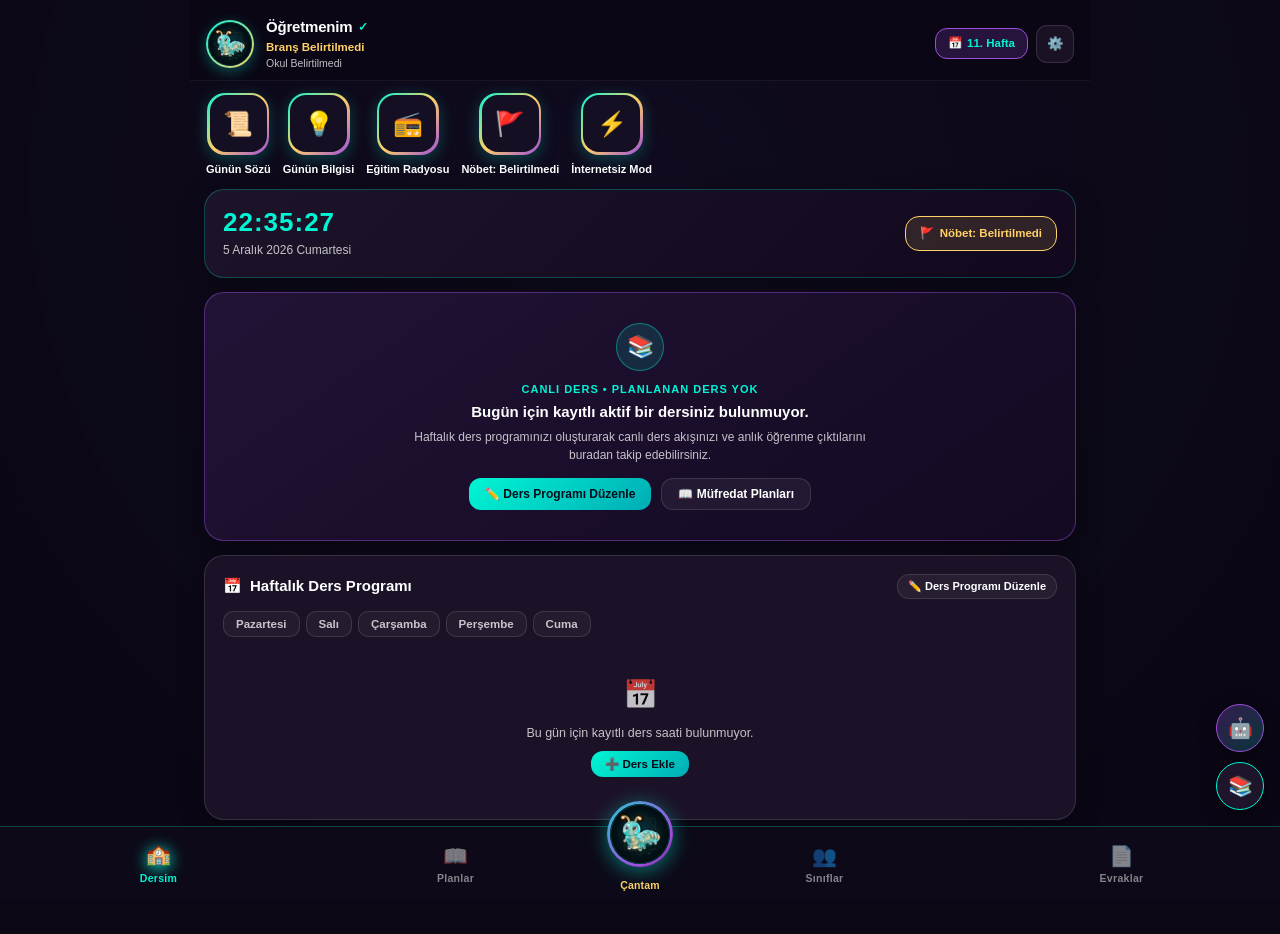
==== commit 8988d1ad: "Pırtılcan Öğretmen - Sıfır Mock Veri, PWA Türkçeleştirme & Harfiyen Scratch Mimarisi" ====
--- a/index.html
+++ b/index.html
@@ -5,7 +5,7 @@
   <meta name="viewport" content="width=device-width, initial-scale=1.0, maximum-scale=1.0, user-scalable=no">
   <title>Pırtılcan Öğretmen - MEB Maarif Modeli Asistanı</title>
 
-  <!-- PWA & Mobile Web Meta Tags -->
+  <!-- Mobil Web ve Çevrimdışı Kurulum Meta Etiketleri -->
   <link rel="manifest" href="./manifest.json">
   <meta name="theme-color" content="#0B0715">
   <meta name="mobile-web-app-capable" content="yes">
@@ -15,20 +15,20 @@
   <link rel="apple-touch-icon" href="./assets/pirtilcan_logo.png">
   <link rel="icon" type="image/png" href="./assets/pirtilcan_logo.png">
 
-  <!-- Core App Stylesheet -->
+  <!-- Ana Stil Dosyası -->
   <link rel="stylesheet" href="./styles.css">
 </head>
 <body>
 
-  <!-- Dynamic Educational Wallpaper Layer -->
+  <!-- Dinamik Eğitim Duvar Kağıdı Katmanı -->
   <div id="appWallpaperLayer"></div>
   <div id="appOverlayVignette"></div>
 
-  <!-- App Main Layout Container -->
+  <!-- Uygulama Ana Düzen Çerçevesi -->
   <div class="app-layout">
 
     <!-- ======================================================================
-         TOP HEADER (Öğretmen Bilgisi, Maskot, Hafta Rozeti & Ayarlar)
+         ÜST BAŞLIK ALANI (Öğretmen Bilgisi, Maskot, Hafta Rozeti & Ayarlar)
          ====================================================================== -->
     <header class="top-header">
       <div class="teacher-profile-col" onclick="openModal('modalSettings')" title="Profili & Temayı Düzenle">
@@ -37,11 +37,11 @@
         </div>
         <div class="teacher-meta-info">
           <div class="teacher-name-title">
-            <span id="headerTeacherName">Sertan Çubukçu</span>
+            <span id="headerTeacherName">Öğretmenim</span>
             <span style="font-size:12px; color:var(--neon-cyan);">✓</span>
           </div>
-          <div class="teacher-branch-sub" id="headerTeacherBranch">Bilişim Teknolojileri</div>
-          <div class="teacher-school-sub" id="headerTeacherSchool">Cumhuriyet Ortaokulu</div>
+          <div class="teacher-branch-sub" id="headerTeacherBranch">Branş Belirtilmedi</div>
+          <div class="teacher-school-sub" id="headerTeacherSchool">Okul Belirtilmedi</div>
         </div>
       </div>
 
@@ -50,17 +50,17 @@
           <span>📅</span>
           <span id="headerWeekText">6. Hafta</span>
         </div>
-        <button class="btn-header-icon" onclick="openModal('modalSettings')" title="Ayarlar & Tema">
+        <button class="btn-header-icon" onclick="openModal('modalSettings')" title="Ayarlar, Profil & Tema">
           ⚙️
         </button>
       </div>
     </header>
 
     <!-- ======================================================================
-         SELÇUKLU YILDIZI GEOMETRİK HİKÂYE ÇUBUĞU (STORY BAR)
+         SELÇUKLU YILDIZI GEOMETRİK HİKÂYE ÇUBUĞU
          ====================================================================== -->
     <section class="story-scroll-container">
-      <!-- Story 1: Günün Maarif Sözü -->
+      <!-- Hikâye 1: Günün Maarif Sözü -->
       <div class="story-item-card" onclick="openStoryDialog('quote')">
         <div class="story-star-ring">
           <div class="story-star-inner">📜</div>
@@ -68,7 +68,7 @@
         <span class="story-item-title">Günün Sözü</span>
       </div>
 
-      <!-- Story 2: Günün Pedagojik Bilgisi -->
+      <!-- Hikâye 2: Günün Pedagojik Bilgisi -->
       <div class="story-item-card" onclick="openStoryDialog('tip')">
         <div class="story-star-ring">
           <div class="story-star-inner">💡</div>
@@ -76,7 +76,7 @@
         <span class="story-item-title">Günün Bilgisi</span>
       </div>
 
-      <!-- Story 3: Canlı Eğitim Radyosu -->
+      <!-- Hikâye 3: Canlı Eğitim Radyosu -->
       <div class="story-item-card" onclick="openRadioDialog()">
         <div class="story-star-ring radio-pulse" id="radioRing">
           <div class="story-star-inner">📻</div>
@@ -84,20 +84,20 @@
         <span class="story-item-title" id="radioStatusLabel">Eğitim Radyosu</span>
       </div>
 
-      <!-- Story 4: Nöbet Durumu -->
+      <!-- Hikâye 4: Nöbet Durumu -->
       <div class="story-item-card" onclick="openModal('modalDutyEdit')">
         <div class="story-star-ring">
           <div class="story-star-inner">🚩</div>
         </div>
-        <span class="story-item-title">Nöbet: <span id="storyDutyShort">2. Kat</span></span>
-      </div>
-
-      <!-- Story 5: PWA / Çevrimdışı Durumu -->
-      <div class="story-item-card" onclick="triggerPwaPrompt()">
+        <span class="story-item-title">Nöbet: <span id="storyDutyShort">Belirtilmedi</span></span>
+      </div>
+
+      <!-- Hikâye 5: Çevrimdışı Çalışma & Cihaza Kurulum -->
+      <div class="story-item-card" onclick="triggerAppInstallPrompt()">
         <div class="story-star-ring">
           <div class="story-star-inner">⚡</div>
         </div>
-        <span class="story-item-title">PWA Çevrimdışı</span>
+        <span class="story-item-title">İnternetsiz Mod</span>
       </div>
     </section>
 
@@ -110,52 +110,17 @@
       <div class="maarif-card realtime-card">
         <div class="realtime-left">
           <div class="realtime-clock" id="liveClockDisplay">08:45:00</div>
-          <div class="realtime-date" id="liveDateDisplay">18 Kasım 2026, Çarşamba</div>
+          <div class="realtime-date" id="liveDateDisplay">Yükleniyor...</div>
         </div>
         <div class="duty-pill" onclick="openModal('modalDutyEdit')">
           <span>🚩</span>
-          <span id="cardDutyLocationText">Nöbet: 2. Kat Koridor</span>
-        </div>
-      </div>
-
-      <!-- Canlı Ders & Öğrenme Çıktısı Odak Alanı -->
-      <div class="maarif-card active-lesson-card">
-        <div class="lesson-top-row">
-          <div class="lesson-title-badge">
-            <span class="pulse-dot"></span>
-            <span class="lesson-name" id="activeLessonName">Bilişim Teknolojileri ve Yazılım</span>
-            <span class="lesson-class-badge" id="activeLessonClass">7-A</span>
-          </div>
-          <div class="lesson-bell-time">
-            <span>⏱️</span>
-            <span id="activeLessonCountdown">Zile: 24 dk</span>
-          </div>
-        </div>
-
-        <div class="outcome-box">
-          <div class="outcome-tag">
-            <span>🎯</span>
-            <span id="activeOutcomeTheme">BİLİŞİMSEL DÜŞÜNME VE PROGRAMLAMA</span>
-          </div>
-          <div class="outcome-text" id="activeOutcomeDesc">
-            BT.7.3. Algoritma ve akış şemaları tasarlayarak problem çözme basamaklarını yönetebilme.
-          </div>
-        </div>
-
-        <div class="lesson-quick-actions">
-          <button class="btn-lesson-action" onclick="quickTakeAttendance()">
-            <span>📋</span>
-            <span>Yoklama Al</span>
-          </button>
-          <button class="btn-lesson-action" onclick="openQuickLottery()">
-            <span>🎯</span>
-            <span>Adil Kura</span>
-          </button>
-          <button class="btn-lesson-action" onclick="openQuickPomodoro()">
-            <span>⏱️</span>
-            <span>Ders Zili</span>
-          </button>
-        </div>
+          <span id="cardDutyLocationText">Nöbet: Belirtilmedi</span>
+        </div>
+      </div>
+
+      <!-- Canlı Ders & Öğrenme Çıktısı Odak Alanı (Mock Veri İçermez, Dinamik Hesaplanır) -->
+      <div class="maarif-card active-lesson-card" id="activeLessonCardContainer">
+        <!-- JS ile gerçek ders varsa dolu, yoksa resmi karşılama kutusu basılır -->
       </div>
 
       <!-- Haftalık Ders Programı Tablosu -->
@@ -166,7 +131,7 @@
             <span>Haftalık Ders Programı</span>
           </div>
           <button class="btn-lesson-action" onclick="openModal('modalScheduleEdit')" style="padding:5px 10px; font-size:11px;">
-            ✏️ Düzenle
+            ✏️ Ders Programı Düzenle
           </button>
         </div>
 
@@ -174,7 +139,7 @@
         <div class="schedule-day-tabs" id="scheduleDayTabsContainer">
           <button class="schedule-day-tab" data-day="1" onclick="switchScheduleDay(1)">Pazartesi</button>
           <button class="schedule-day-tab" data-day="2" onclick="switchScheduleDay(2)">Salı</button>
-          <button class="schedule-day-tab active" data-day="3" onclick="switchScheduleDay(3)">Çarşamba</button>
+          <button class="schedule-day-tab" data-day="3" onclick="switchScheduleDay(3)">Çarşamba</button>
           <button class="schedule-day-tab" data-day="4" onclick="switchScheduleDay(4)">Perşembe</button>
           <button class="schedule-day-tab" data-day="5" onclick="switchScheduleDay(5)">Cuma</button>
         </div>
@@ -211,6 +176,10 @@
         <!-- Filtreleme Alanı: Sınıf, Branş, Hafta -->
         <div class="curriculum-filter-bar">
           <select id="curriculumGradeSelect" class="filter-select" onchange="onGradeChange()">
+            <option value="1">1. Sınıf</option>
+            <option value="2">2. Sınıf</option>
+            <option value="3">3. Sınıf</option>
+            <option value="4">4. Sınıf</option>
             <option value="5">5. Sınıf</option>
             <option value="6">6. Sınıf</option>
             <option value="7" selected>7. Sınıf</option>
@@ -222,11 +191,11 @@
           </select>
 
           <select id="curriculumSubjectSelect" class="filter-select" onchange="onSubjectChange()">
-            <!-- Dinamik branşlar -->
+            <!-- Dinamik branşlar resmi MEB indeksinden yüklenir -->
           </select>
 
           <select id="curriculumWeekSelect" class="filter-select" onchange="onWeekChange()">
-            <!-- 1-36. Haftalar -->
+            <!-- 1-36. Eğitim Haftaları -->
           </select>
         </div>
 
@@ -238,7 +207,7 @@
 
         <!-- Çıktılar Listesi -->
         <div class="outcomes-list" id="curriculumOutcomesList">
-          <!-- Dinamik öğrenme çıktıları kartları -->
+          <!-- Resmi MEB JSON verileri buraya basılır -->
         </div>
       </div>
 
@@ -251,57 +220,16 @@
       
       <div class="classroom-header-bar">
         <div class="classroom-tabs" id="classroomTabsContainer">
-          <!-- Sınıf butonları: 5-A, 6-B, 7-A, 8-B... -->
+          <!-- Öğretmenin eklediği gerçek sınıflar listelenir -->
         </div>
         <button class="btn-lesson-action" onclick="openModal('modalClassEdit')" style="padding:6px 12px; font-size:11.5px; white-space:nowrap;">
-          ➕ Sınıf / Öğrenci
+          ➕ Sınıf Yönetimi
         </button>
       </div>
 
-      <!-- Yoklama Özeti Kartı -->
-      <div class="attendance-summary-card">
-        <div class="stat-chip">
-          <span class="stat-chip-val" id="attTotalCount">28</span>
-          <span class="stat-chip-lbl">Mevcut</span>
-        </div>
-        <div class="stat-chip">
-          <span class="stat-chip-val" id="attPresentCount" style="color:var(--success-green);">26</span>
-          <span class="stat-chip-lbl">Geldi</span>
-        </div>
-        <div class="stat-chip">
-          <span class="stat-chip-val" id="attAbsentCount" style="color:var(--danger-red);">1</span>
-          <span class="stat-chip-lbl">Gelmedi</span>
-        </div>
-        <div class="stat-chip">
-          <span class="stat-chip-val" id="attLateCount" style="color:var(--amber-glow);">1</span>
-          <span class="stat-chip-lbl">Geç</span>
-        </div>
-        <button class="btn-lesson-action" onclick="copyAttendanceToClipboard()" style="padding:6px 10px; font-size:11px;">
-          📋 e-Okul Kopyala
-        </button>
-      </div>
-
-      <!-- Görünüm Seçici: Öğrenci Listesi / Oturma Planı Krokisi -->
-      <div style="display:flex; gap:8px;">
-        <button class="schedule-day-tab active" id="btnViewList" onclick="switchClassView('list')">📋 Liste & Yoklama</button>
-        <button class="schedule-day-tab" id="btnViewSeating" onclick="switchClassView('seating')">🪑 Oturma Planı</button>
-        <button class="schedule-day-tab" onclick="openClassLottery()">🎯 Adil Kura</button>
-        <button class="schedule-day-tab" onclick="openClassGroups()">👥 Takım Kur</button>
-      </div>
-
-      <!-- Öğrenci Listesi -->
-      <div class="student-list-container" id="studentListContainer">
-        <!-- Dinamik öğrenci kartları -->
-      </div>
-
-      <!-- Oturma Planı Krokisi -->
-      <div class="maarif-card" id="seatingPlanContainer" style="display:none;">
-        <div style="font-size:13px; font-weight:700; color:var(--neon-cyan); margin-bottom:6px; text-align:center;">
-          TAHTA / KÜRSÜ DÜZENİ
-        </div>
-        <div class="seating-chart-grid" id="seatingChartGrid">
-          <!-- 3 Kolonlu 2'li masa düzeni -->
-        </div>
+      <!-- Sınıf İçeriği Kapsayıcısı -->
+      <div id="classroomContentWrapper">
+        <!-- Dinamik render edilir -->
       </div>
 
     </section>
@@ -311,6 +239,38 @@
          ====================================================================== -->
     <section id="panelEvraklar" class="view-panel">
       
+      <!-- 1. Muallim Hüviyetnâmesi (Öğretmen Profil Vitrini - TeacherProfileScreen) -->
+      <div class="maarif-card" style="margin-bottom:14px; text-align:center;">
+        <div style="display:flex; justify-content:center; margin-bottom:10px;">
+          <div style="width:72px; height:72px; border-radius:50%; border:2.5px solid var(--neon-cyan); overflow:hidden; background:rgba(0,245,212,0.1); display:flex; align-items:center; justify-content:center; box-shadow:0 0 15px rgba(0,245,212,0.3);">
+            <img id="profileCardMascotImg" src="./assets/pirtilcan_selcuklu_turkuaz.png" alt="Pırtılcan" style="width:100%; height:100%; object-fit:contain;">
+          </div>
+        </div>
+        <div style="display:flex; align-items:center; justify-content:center; gap:8px;">
+          <div style="font-size:18px; font-weight:800; color:#FFF;" id="profileCardName">Öğretmenim</div>
+          <button onclick="openModal('modalSettings')" style="background:none; border:none; color:var(--neon-gold); cursor:pointer; font-size:14px;" title="Profili Düzenle">✏️</button>
+        </div>
+        <div style="font-size:13px; font-weight:700; color:var(--neon-cyan); margin-top:2px;" id="profileCardBranch">Branş Belirtilmedi</div>
+        <div style="font-size:12px; color:var(--text-secondary); margin-top:2px;" id="profileCardSchool">Okul Belirtilmedi</div>
+        <div style="font-size:11px; color:rgba(255,255,255,0.55); margin-top:3px;" id="profileCardExtra">İl / İlçe Belirtilmedi • Rehberlik: Yok</div>
+
+        <div style="display:flex; justify-content:space-around; margin-top:14px; padding-top:12px; border-top:1px solid rgba(255,255,255,0.08);">
+          <div style="text-align:center;">
+            <div style="font-size:15px; font-weight:800; color:var(--neon-purple);" id="profileBadgeWeeklyHours">0 Saat</div>
+            <div style="font-size:10.5px; color:var(--text-secondary);">Haftalık Ders</div>
+          </div>
+          <div style="text-align:center;">
+            <div style="font-size:15px; font-weight:800; color:var(--neon-cyan);" id="profileBadgeClassCount">0 Sınıf</div>
+            <div style="font-size:10.5px; color:var(--text-secondary);">Kayıtlı Sınıf</div>
+          </div>
+          <div style="text-align:center;">
+            <div style="font-size:15px; font-weight:800; color:#FF9E00;" id="profileBadgeDutyDay">Yok</div>
+            <div style="font-size:10.5px; color:var(--text-secondary);">Nöbet Günü</div>
+          </div>
+        </div>
+      </div>
+
+      <!-- 2. MEB Resmî Evrak & Tutanak Sihirbazı -->
       <div class="maarif-card">
         <div class="schedule-section-header">
           <div class="section-title">
@@ -328,7 +288,7 @@
 
         <!-- Kategori Çubuğu -->
         <div class="docs-category-scroll" id="docCategoryScroll">
-          <!-- Dinamik kategori hapları -->
+          <!-- 21 Resmi Kategori Hapları -->
         </div>
 
         <!-- Belge Şablon Kartları Grid -->
@@ -342,22 +302,22 @@
   </div><!-- /app-layout -->
 
   <!-- ======================================================================
-       BOTTOM NAVIGATION BAR (4 TAB + PARLAYAN MERKEZ MASKOT BUTONU)
+       ALT MENÜ (BOTTOM NAVIGATION) + MERKEZ PARLAYAN MASKOT BUTONU
        ====================================================================== -->
   <nav class="bottom-nav-bar">
-    <!-- Tab 1: Dersim -->
+    <!-- Sekme 1: Dersim -->
     <button class="bottom-nav-btn active" id="navBtnDersim" onclick="switchMainTab('Dersim')">
       <span class="bottom-nav-icon">🏫</span>
       <span class="bottom-nav-label">Dersim</span>
     </button>
 
-    <!-- Tab 2: Planlar -->
+    <!-- Sekme 2: Planlar -->
     <button class="bottom-nav-btn" id="navBtnPlanlar" onclick="switchMainTab('Planlar')">
       <span class="bottom-nav-icon">📖</span>
       <span class="bottom-nav-label">Planlar</span>
     </button>
 
-    <!-- Center Floating Button: Pırtılcan Öğretmen Çantası -->
+    <!-- Merkez Yüzen Buton: Pırtılcan Öğretmen Çantası -->
     <div class="center-mascot-wrapper">
       <button class="center-mascot-btn" onclick="openModal('modalToolsHub')" title="Pırtılcan Öğretmen Çantası (Akıllı Araçlar)">
         <img id="centerMascotImg" src="./assets/pirtilcan_selcuklu_turkuaz.png" alt="Pırtılcan" class="center-mascot-img">
@@ -365,13 +325,13 @@
       <span class="center-btn-label">Çantam</span>
     </div>
 
-    <!-- Tab 3: Sınıflar -->
+    <!-- Sekme 3: Sınıflar -->
     <button class="bottom-nav-btn" id="navBtnSiniflar" onclick="switchMainTab('Siniflar')">
       <span class="bottom-nav-icon">👥</span>
       <span class="bottom-nav-label">Sınıflar</span>
     </button>
 
-    <!-- Tab 4: Evraklar -->
+    <!-- Sekme 4: Evraklar -->
     <button class="bottom-nav-btn" id="navBtnEvraklar" onclick="switchMainTab('Evraklar')">
       <span class="bottom-nav-icon">📄</span>
       <span class="bottom-nav-label">Evraklar</span>
@@ -379,7 +339,7 @@
   </nav>
 
   <!-- ======================================================================
-       FLOATING ACTION BUTTONS (AI CHAT & KÜTÜPHANE)
+       YÜZEN YARDIMCI BUTONLAR (AI MASASI & KÜTÜPHANE)
        ====================================================================== -->
   <div class="floating-actions-box">
     <button class="fab-btn ai-btn" onclick="openModal('modalAiChat')" title="Pırtılcan AI Masası (Sohbet & Rehberlik)">
@@ -405,10 +365,10 @@
         <div style="background:rgba(20,14,35,0.7); border:1px solid rgba(0,245,212,0.25); border-radius:18px; padding:20px; text-align:center;">
           <div style="font-size:36px; margin-bottom:10px;" id="storyModalIcon">📜</div>
           <div style="font-size:16px; font-weight:700; color:#FFF; line-height:1.6; font-style:italic;" id="storyModalQuote">
-            "İlim ilim bilmektir, ilim kendin bilmektir..."
+            Yükleniyor...
           </div>
           <div style="font-size:13px; font-weight:800; color:var(--neon-gold); margin-top:12px;" id="storyModalAuthor">
-            — Yunus Emre
+            —
           </div>
           <div style="font-size:11px; color:var(--text-secondary); margin-top:4px;" id="storyModalCategory">
             Maarif & Hikmet
@@ -482,7 +442,7 @@
       </div>
       <div class="modal-body-scroll">
         <div class="tools-hub-grid" id="toolsHubGrid">
-          <!-- 20+ Akıllı Araç Kutusu JS ile dinamik render edilir -->
+          <!-- 20+ Akıllı Araç Kutusu -->
         </div>
       </div>
     </div>
@@ -499,7 +459,7 @@
         <button class="btn-close-modal" onclick="closeModal('modalAiChat')">&times;</button>
       </div>
       <div class="modal-body-scroll" id="aiChatMessagesContainer" style="display:flex; flex-direction:column; gap:12px;">
-        <!-- Mesajlar buraya akacak -->
+        <!-- Mesajlar -->
       </div>
       <div style="padding:12px 16px; border-top:1px solid var(--glass-border); background:rgba(15,10,24,0.95); display:flex; gap:8px;">
         <input type="text" id="aiChatInput" class="form-control" placeholder="Öğretmenim, maarif modeli veya sınıf yönetimi hakkında bir soru sorun..." onkeydown="if(event.key==='Enter') sendAiChatMessage()">
@@ -522,15 +482,23 @@
         <!-- Profil Bilgileri -->
         <div class="form-group">
           <label class="form-label">Öğretmen Adı Soyadı</label>
-          <input type="text" id="settingsTeacherName" class="form-control" value="Sertan Çubukçu">
+          <input type="text" id="settingsTeacherName" class="form-control" placeholder="Adınızı ve soyadınızı yazın">
         </div>
         <div class="form-group">
           <label class="form-label">Branş</label>
-          <input type="text" id="settingsTeacherBranch" class="form-control" value="Bilişim Teknolojileri">
+          <input type="text" id="settingsTeacherBranch" class="form-control" placeholder="Branşınızı yazın (Örn: Türkçe, Matematik...)">
         </div>
         <div class="form-group">
           <label class="form-label">Okul Adı</label>
-          <input type="text" id="settingsTeacherSchool" class="form-control" value="Cumhuriyet Ortaokulu">
+          <input type="text" id="settingsTeacherSchool" class="form-control" placeholder="Okulunuzun adını yazın">
+        </div>
+        <div class="form-group">
+          <label class="form-label">İl / İlçe</label>
+          <input type="text" id="settingsTeacherCity" class="form-control" placeholder="İl ve İlçe yazın">
+        </div>
+        <div class="form-group">
+          <label class="form-label">Rehberlik Sınıfı</label>
+          <input type="text" id="settingsTeacherGuideClass" class="form-control" placeholder="Örn: 8-A (Yoksa boş bırakın)">
         </div>
 
         <!-- Pırtılcan Maskot Kostümü (10 Kostüm) -->
@@ -576,16 +544,17 @@
         <div class="form-group">
           <label class="form-label">Nöbet Günü</label>
           <select id="dutyDaySelect" class="form-control">
+            <option value="Yok">Nöbetim Yok</option>
             <option value="Pazartesi">Pazartesi</option>
             <option value="Salı">Salı</option>
-            <option value="Çarşamba" selected>Çarşamba</option>
+            <option value="Çarşamba">Çarşamba</option>
             <option value="Perşembe">Perşembe</option>
             <option value="Cuma">Cuma</option>
           </select>
         </div>
         <div class="form-group">
           <label class="form-label">Nöbet Bölgesi / Yeri</label>
-          <input type="text" id="dutyLocationInput" class="form-control" value="2. Kat Koridor">
+          <input type="text" id="dutyLocationInput" class="form-control" placeholder="Örn: 2. Kat Koridor, Bahçe...">
         </div>
         <button class="btn-primary-action" onclick="saveDutyInfo()">
           💾 Nöbet Bilgisini Kaydet
@@ -596,46 +565,93 @@
 
   <!-- Modal 7: Ders Programı Düzenleme -->
   <div class="modal-overlay" id="modalScheduleEdit">
-    <div class="modal-content-box">
+    <div class="modal-content-box" style="max-width:680px;">
       <div class="modal-header-row">
         <div class="modal-title-text">📅 Ders Programı Ekle / Düzenle</div>
         <button class="btn-close-modal" onclick="closeModal('modalScheduleEdit')">&times;</button>
       </div>
       <div class="modal-body-scroll">
-        <div class="form-group">
-          <label class="form-label">Gün</label>
-          <select id="slotDaySelect" class="form-control">
-            <option value="1">Pazartesi</option>
-            <option value="2">Salı</option>
-            <option value="3">Çarşamba</option>
-            <option value="4">Perşembe</option>
-            <option value="5">Cuma</option>
-          </select>
-        </div>
-        <div class="form-group">
-          <label class="form-label">Ders Sırası (1-8)</label>
-          <input type="number" id="slotNumberInput" class="form-control" min="1" max="8" value="1">
-        </div>
-        <div class="form-group">
-          <label class="form-label">Ders Adı</label>
-          <input type="text" id="slotSubjectInput" class="form-control" value="Bilişim Teknolojileri">
-        </div>
-        <div class="form-group">
-          <label class="form-label">Sınıf / Şube</label>
-          <input type="text" id="slotClassInput" class="form-control" value="7-A">
-        </div>
-        <div class="form-group">
-          <label class="form-label">Saat Aralığı (Örn: 08:30 - 09:10)</label>
-          <input type="text" id="slotTimeInput" class="form-control" value="08:30 - 09:10">
-        </div>
-        <button class="btn-primary-action" onclick="saveScheduleSlot()">
-          ➕ Dersi Kaydet
-        </button>
-      </div>
-    </div>
-  </div>
-
-  <!-- Modal 8: MEB Resmî Evrak Düzenleme & A4 Önizleme -->
+        <div style="background:rgba(255,255,255,0.03); border:1px solid var(--glass-border); border-radius:14px; padding:14px; margin-bottom:16px;">
+          <div style="font-size:13px; font-weight:700; color:var(--neon-cyan); margin-bottom:10px;">➕ Yeni Ders Saati Ekle</div>
+          <div style="display:grid; grid-template-columns:repeat(auto-fit, minmax(130px, 1fr)); gap:8px;">
+            <div class="form-group" style="margin-bottom:0;">
+              <label class="form-label">Gün</label>
+              <select id="slotDaySelect" class="form-control">
+                <option value="1">Pazartesi</option>
+                <option value="2">Salı</option>
+                <option value="3">Çarşamba</option>
+                <option value="4">Perşembe</option>
+                <option value="5">Cuma</option>
+              </select>
+            </div>
+            <div class="form-group" style="margin-bottom:0;">
+              <label class="form-label">Ders Sırası (1-8)</label>
+              <input type="number" id="slotNumberInput" class="form-control" min="1" max="8" value="1">
+            </div>
+            <div class="form-group" style="margin-bottom:0;">
+              <label class="form-label">Ders Adı</label>
+              <input type="text" id="slotSubjectInput" class="form-control" placeholder="Ders adı yazın">
+            </div>
+            <div class="form-group" style="margin-bottom:0;">
+              <label class="form-label">Sınıf</label>
+              <input type="text" id="slotClassInput" class="form-control" placeholder="Sınıf/Şube yazın">
+            </div>
+            <div class="form-group" style="margin-bottom:0;">
+              <label class="form-label">Saat (Örn: 08:30 - 09:10)</label>
+              <input type="text" id="slotTimeInput" class="form-control" placeholder="08:30 - 09:10">
+            </div>
+          </div>
+          <button class="btn-primary-action" onclick="saveScheduleSlot()" style="margin-top:12px;">
+            ➕ Programa Ekle
+          </button>
+        </div>
+
+        <div style="font-size:13px; font-weight:700; color:#FFF; margin-bottom:8px;">Mevcut Ders Saatleriniz:</div>
+        <div id="scheduleManageList" style="display:flex; flex-direction:column; gap:6px;">
+          <!-- Ekli dersler ve silme tuşları -->
+        </div>
+      </div>
+    </div>
+  </div>
+
+  <!-- Modal 8: Sınıf ve Öğrenci Yönetimi -->
+  <div class="modal-overlay" id="modalClassEdit">
+    <div class="modal-content-box" style="max-width:680px;">
+      <div class="modal-header-row">
+        <div class="modal-title-text">👥 Sınıf & Öğrenci Yönetimi</div>
+        <button class="btn-close-modal" onclick="closeModal('modalClassEdit')">&times;</button>
+      </div>
+      <div class="modal-body-scroll">
+        <!-- Yeni Sınıf Ekle -->
+        <div style="background:rgba(255,255,255,0.03); border:1px solid var(--glass-border); border-radius:14px; padding:14px; margin-bottom:16px;">
+          <div style="font-size:13px; font-weight:700; color:var(--neon-cyan); margin-bottom:8px;">➕ Yeni Sınıf / Şube Ekle</div>
+          <div style="display:flex; gap:8px;">
+            <input type="text" id="newClassNameInput" class="form-control" placeholder="Sınıf/Şube adı yazın">
+            <button class="btn-primary-action" onclick="addNewClassSubmit()" style="width:140px; white-space:nowrap;">Sınıf Ekle</button>
+          </div>
+        </div>
+
+        <!-- Seçili Sınıfa Öğrenci Ekle -->
+        <div style="background:rgba(255,255,255,0.03); border:1px solid var(--glass-border); border-radius:14px; padding:14px; margin-bottom:16px;">
+          <div style="font-size:13px; font-weight:700; color:var(--neon-gold); margin-bottom:8px;">
+            ➕ Seçili Sınıfa Öğrenci Ekle (<span id="manageClassTitle">Sınıf Seçiniz</span>)
+          </div>
+          <div style="display:grid; grid-template-columns:100px 1fr 120px; gap:8px;">
+            <input type="text" id="newStudentNumberInput" class="form-control" placeholder="Okul No">
+            <input type="text" id="newStudentNameInput" class="form-control" placeholder="Öğrenci Adı Soyadı">
+            <button class="btn-primary-action" onclick="addStudentSubmit()">Öğrenci Ekle</button>
+          </div>
+        </div>
+
+        <div style="font-size:13px; font-weight:700; color:#FFF; margin-bottom:8px;">Mevcut Sınıflarınız ve Silme:</div>
+        <div id="classManageList" style="display:flex; flex-wrap:wrap; gap:8px;">
+          <!-- Ekli sınıflar -->
+        </div>
+      </div>
+    </div>
+  </div>
+
+  <!-- Modal 9: MEB Resmî Evrak Düzenleme & A4 Önizleme -->
   <div class="modal-overlay" id="modalDocEdit">
     <div class="modal-content-box" style="max-width:760px; height:88vh;">
       <div class="modal-header-row">
@@ -672,7 +688,7 @@
     </div>
   </div>
 
-  <!-- Modal 9: Dijital Kütüphane & Utrucce Kitapları -->
+  <!-- Modal 10: Dijital Kütüphane & Utrucce Kitapları -->
   <div class="modal-overlay" id="modalLibrary">
     <div class="modal-content-box" style="height:85vh;">
       <div class="modal-header-row">
@@ -687,7 +703,7 @@
     </div>
   </div>
 
-  <!-- Modal 10: Dinamik Araç Konteyner Modalı (Karekod, Pomodoro, Kura vb.) -->
+  <!-- Modal 11: Dinamik Araç Konteyner Modalı (Karekod, Pomodoro, Kura vb.) -->
   <div class="modal-overlay" id="modalToolContainer">
     <div class="modal-content-box" id="toolContainerBox">
       <div class="modal-header-row">
@@ -703,7 +719,7 @@
   <!-- Resmi Evrak A4 Yazdırma Şablonu -->
   <div id="printSection"></div>
 
-  <!-- Core App Scripts: Data & Application Logic -->
+  <!-- Çekirdek Veri & Mantık Komut Dosyaları -->
   <script src="./assets/app_data.js"></script>
   <script src="./script.js"></script>
 </body>
